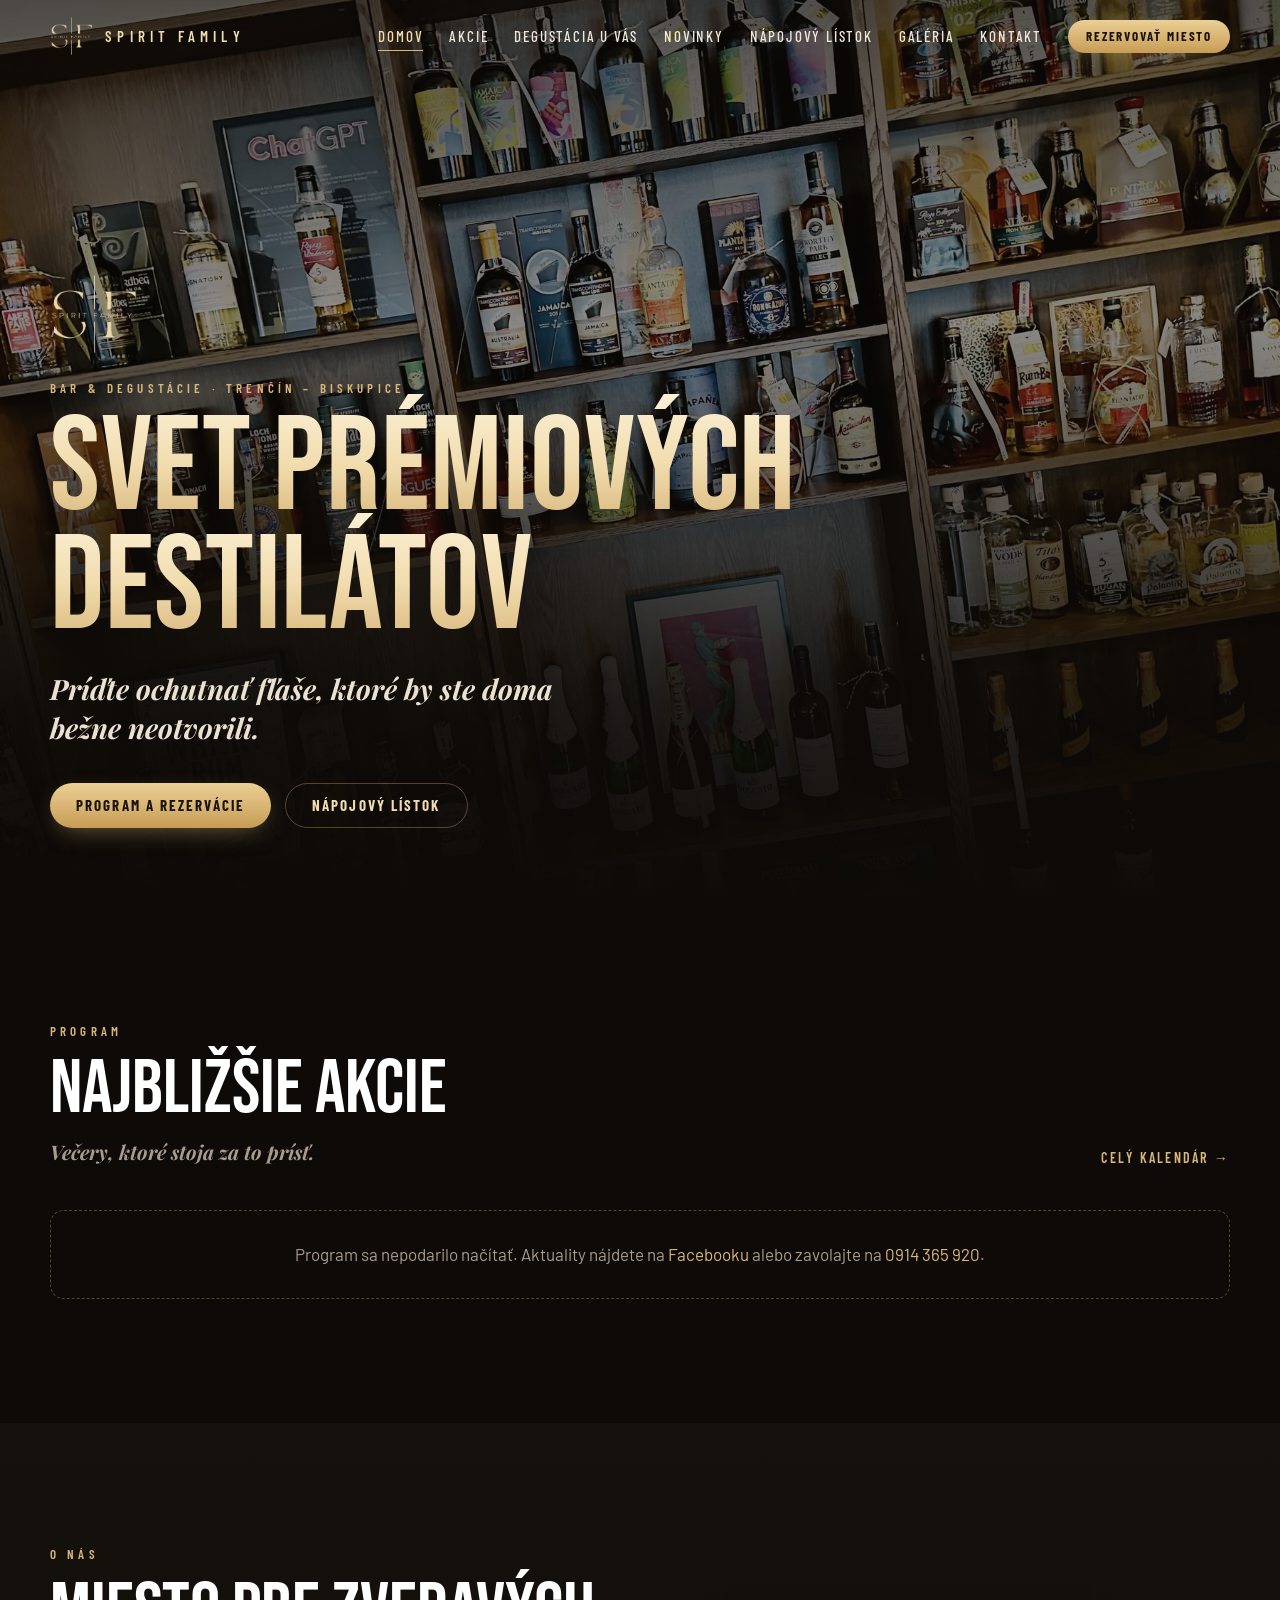
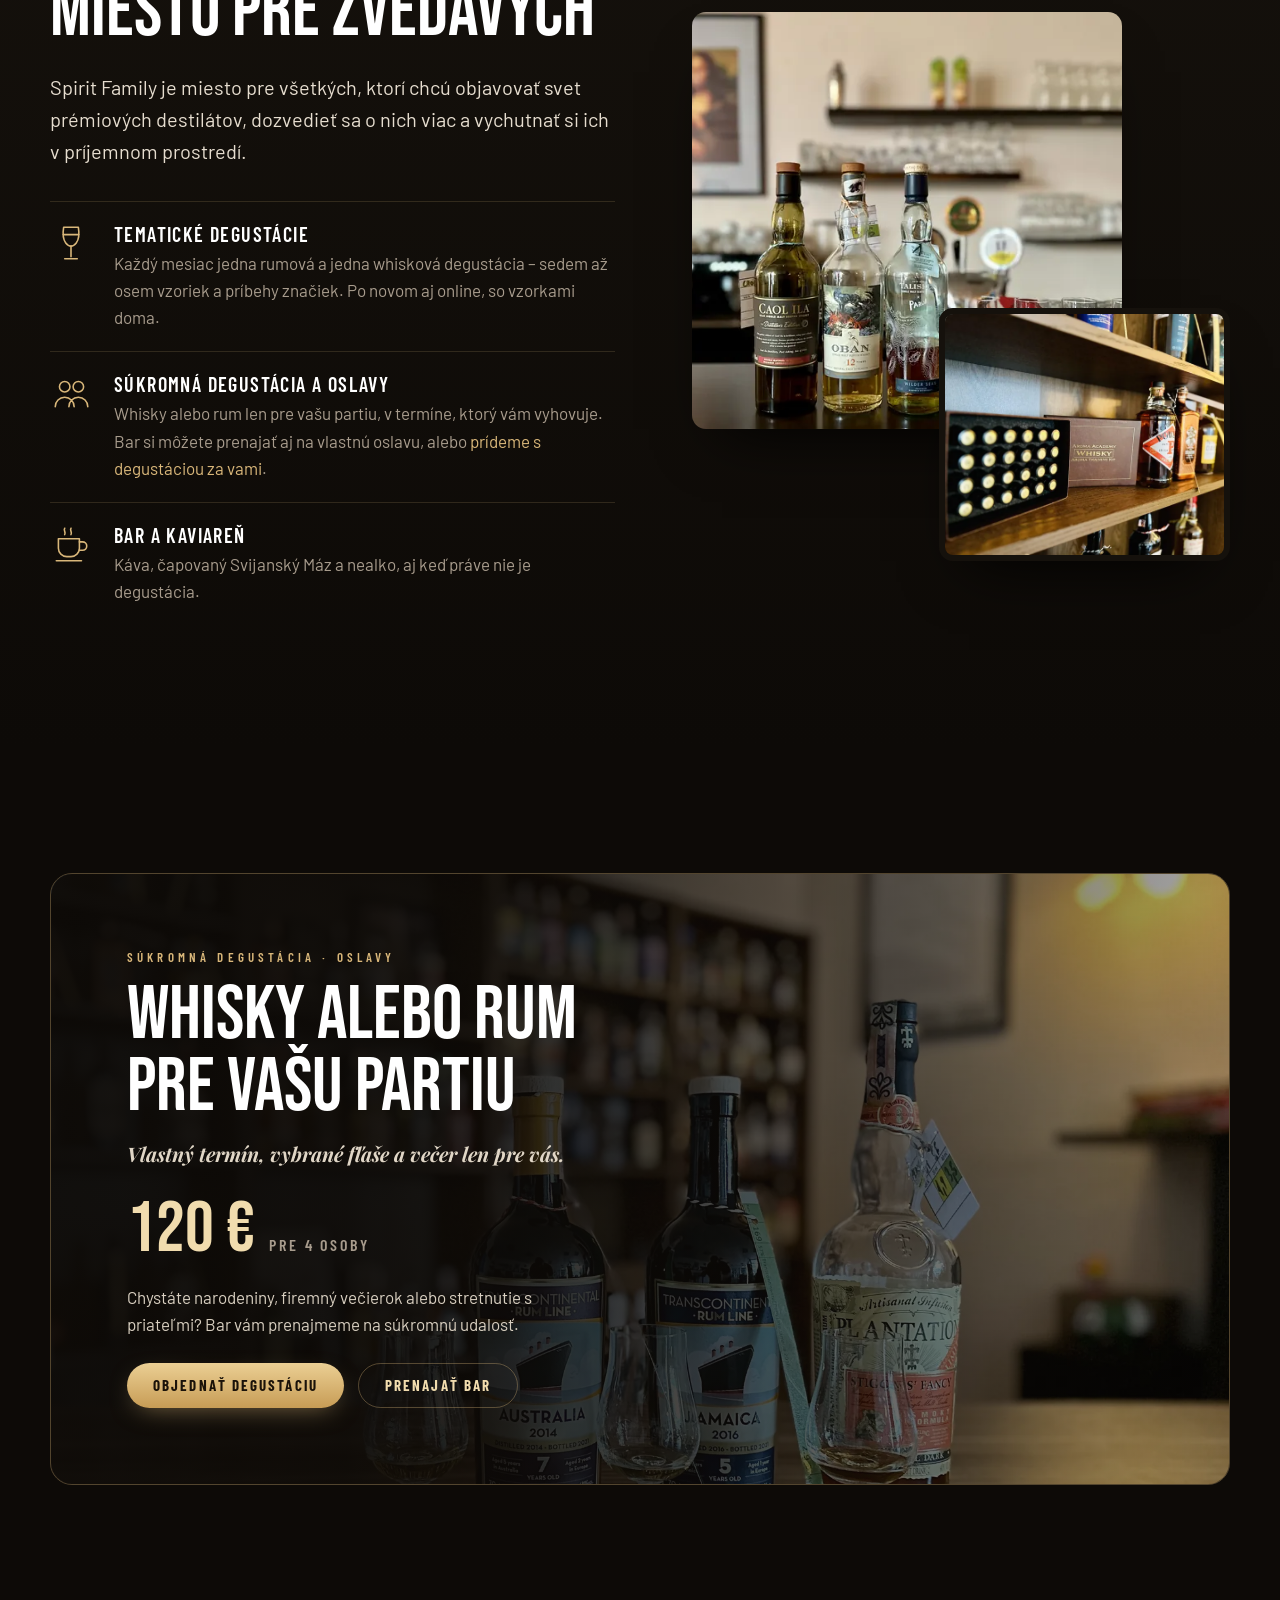
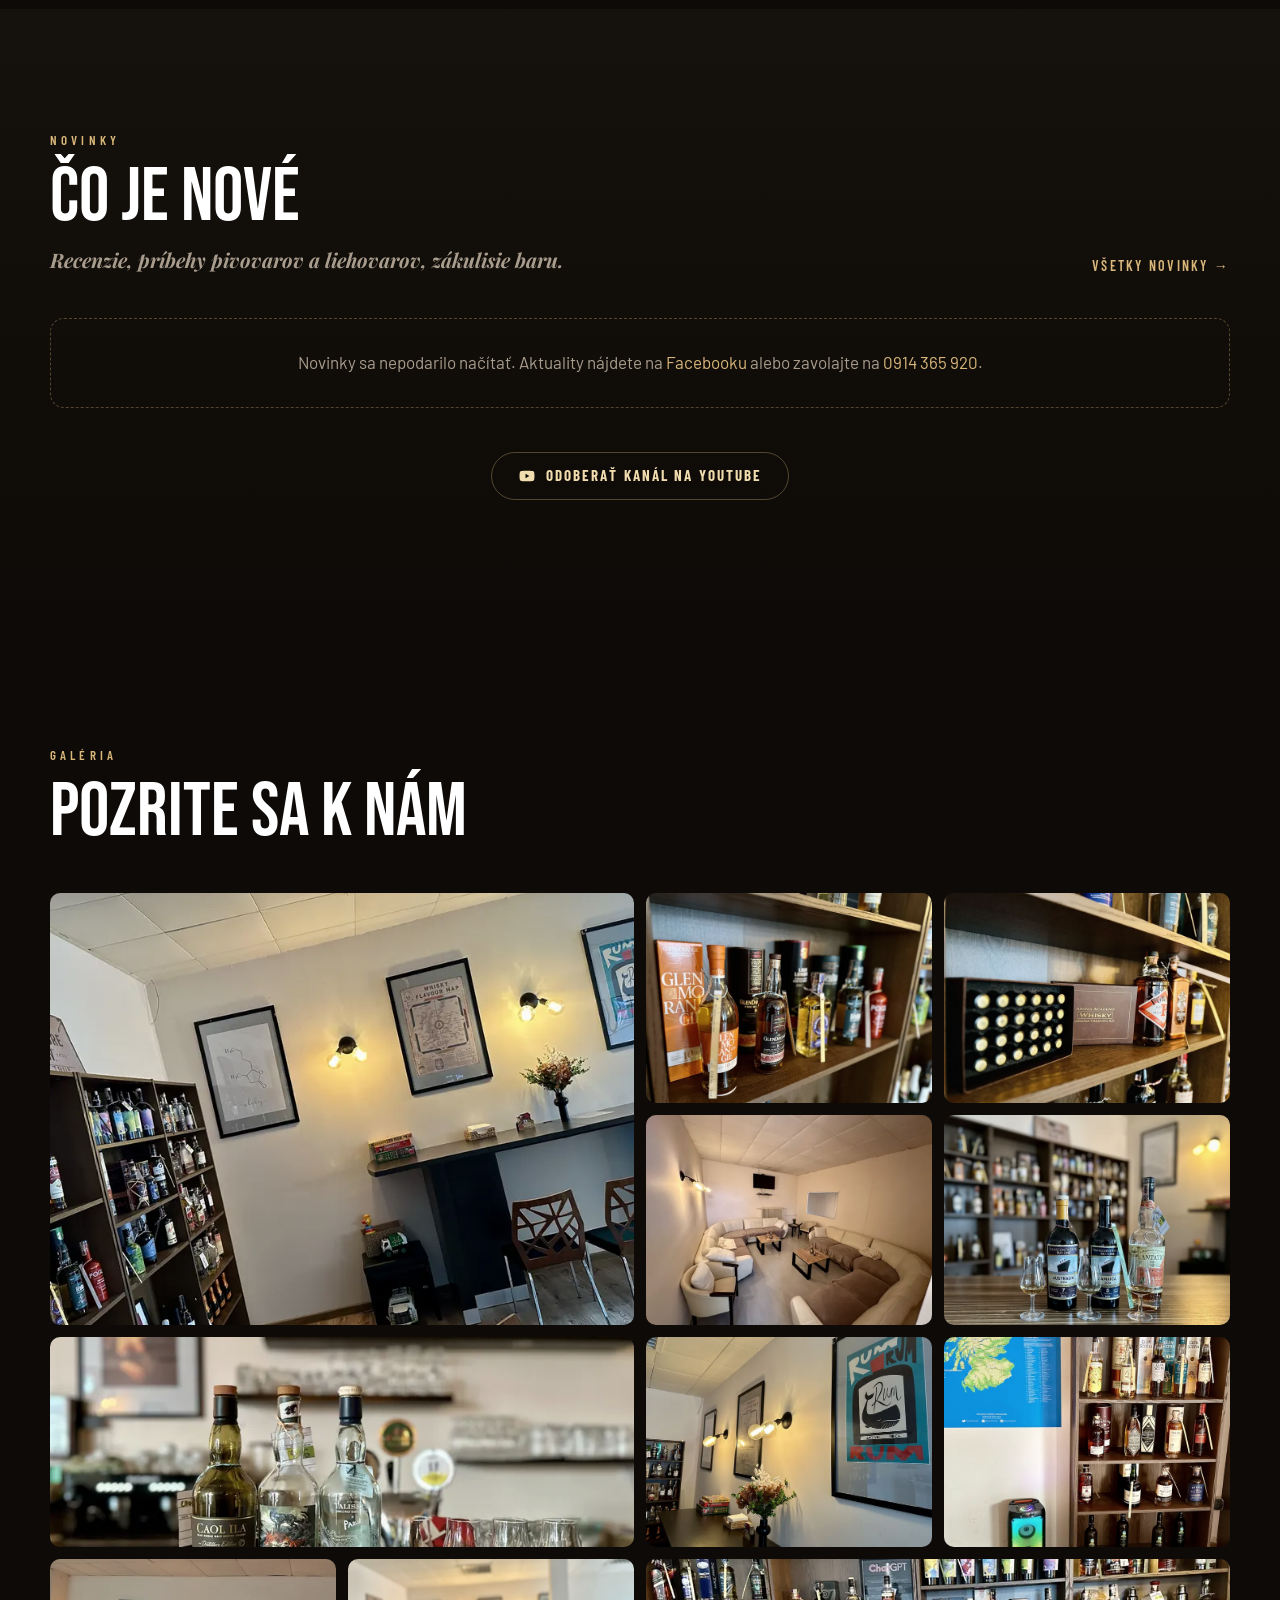
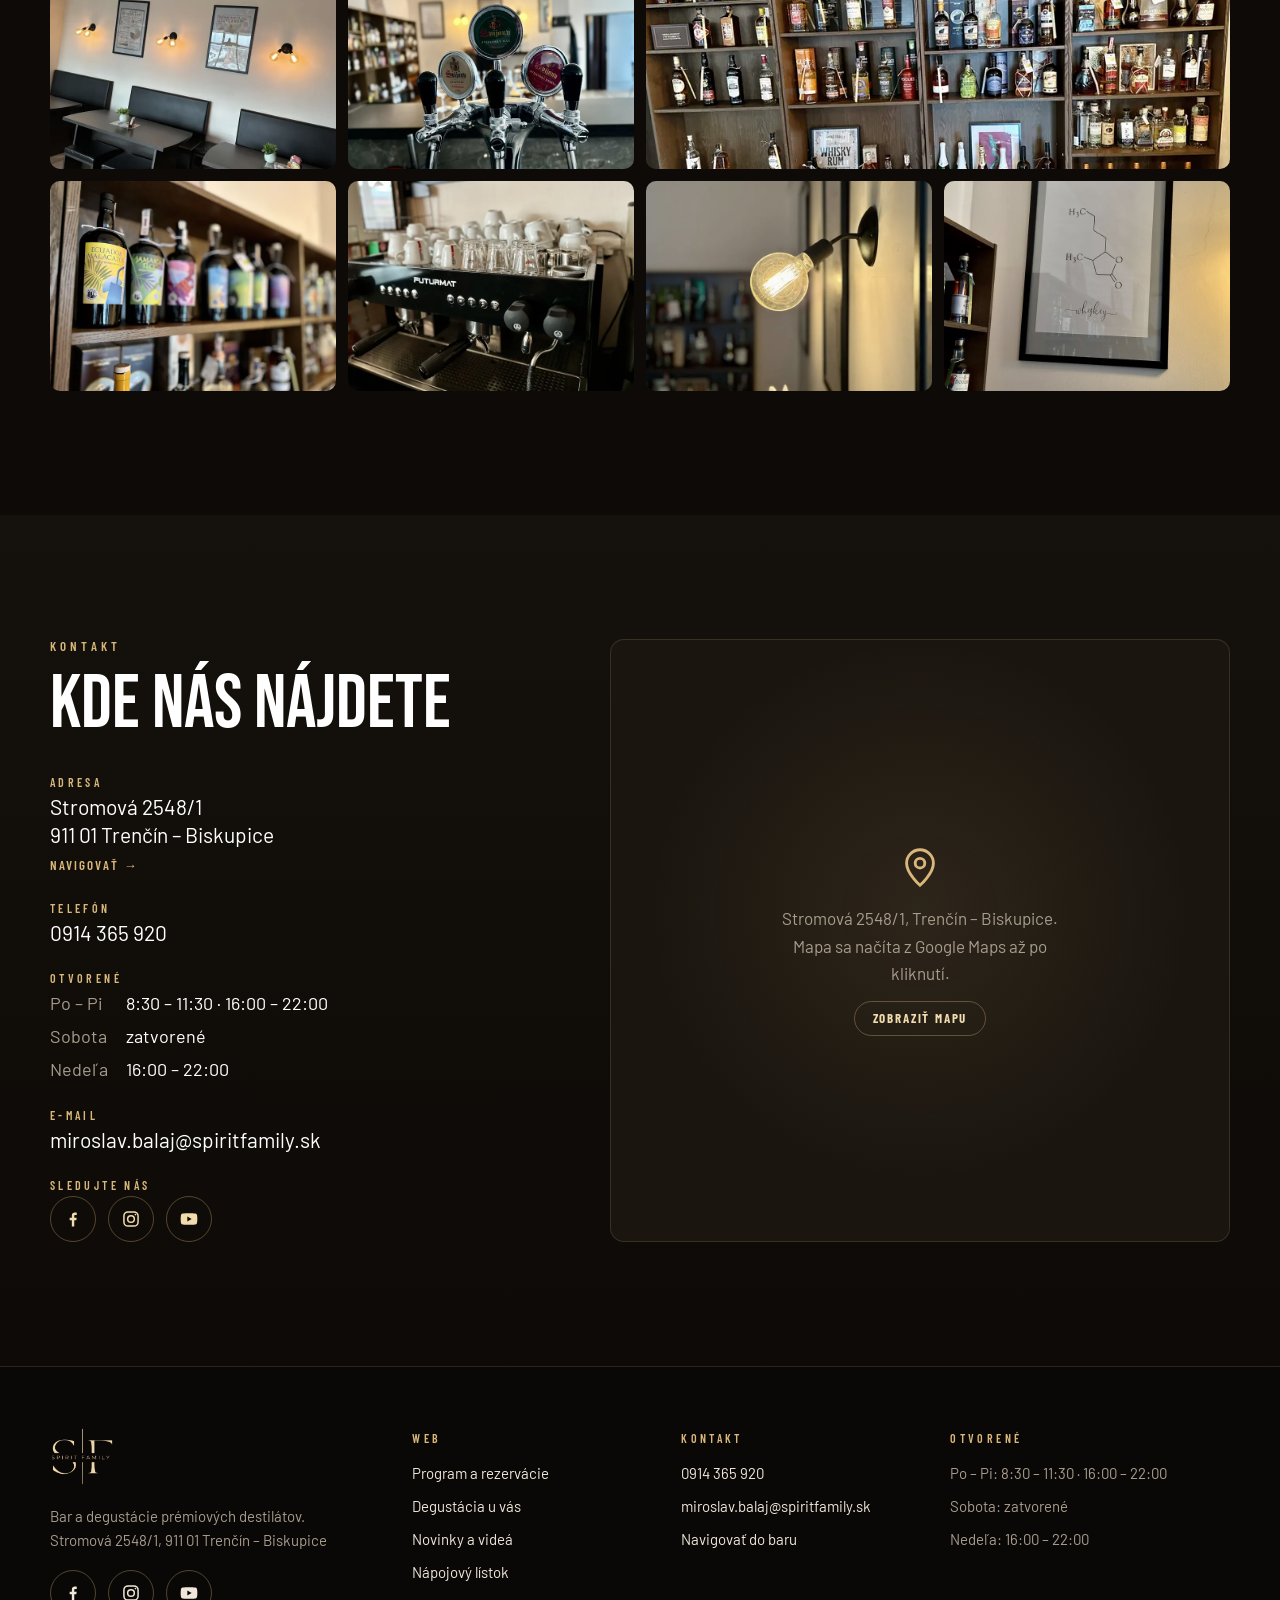
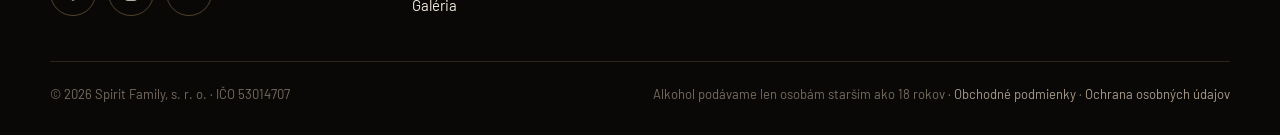
==== index.html @ f312e3e1 "Degustácia u vás (oslavy) + platba kartou cez Stripe, obchodné podmienky" ====
<!doctype html>
<html lang="sk">
<head>
<meta charset="utf-8">

<meta name="viewport" content="width=device-width, initial-scale=1">
<title>Spirit Family – bar a degustácie prémiových destilátov | Trenčín</title>
<meta name="description" content="Bar Spirit Family v Trenčíne – Biskupiciach. Degustácie whisky, rumu a tequily, tematické večery a súkromné ochutnávky. Pozrite si program a rezervujte si miesto online.">
<link rel="canonical" href="https://spiritfamily.sk/">
<meta name="theme-color" content="#0d0a07">
<link rel="icon" type="image/png" sizes="32x32" href="img/favicon-32.png">
<link rel="apple-touch-icon" href="img/apple-touch-icon.png">
<meta property="og:type" content="website">
<meta property="og:site_name" content="Spirit Family">
<meta property="og:locale" content="sk_SK">
<meta property="og:title" content="Spirit Family – bar a degustácie prémiových destilátov | Trenčín">
<meta property="og:description" content="Bar Spirit Family v Trenčíne – Biskupiciach. Degustácie whisky, rumu a tequily, tematické večery a súkromné ochutnávky. Pozrite si program a rezervujte si miesto online.">
<meta property="og:url" content="https://spiritfamily.sk/">
<meta property="og:image" content="https://spiritfamily.sk/img/og-image.jpg">
<meta property="og:image:width" content="1200">
<meta property="og:image:height" content="630">
<link rel="preload" href="fonts/BebasNeue-400-latin.woff2" as="font" type="font/woff2" crossorigin>
<link rel="stylesheet" href="assets/css/style.css?v=e46a2edf">
<script>document.documentElement.classList.add('js')</script>
<script type="application/ld+json">{"@context":"https://schema.org","@type":"BarOrPub","name":"Spirit Family","url":"https://spiritfamily.sk/","image":"https://spiritfamily.sk/img/og-image.jpg","telephone":"+421914365920","email":"miroslav.balaj@spiritfamily.sk","address":{"@type":"PostalAddress","streetAddress":"Stromová 2548/1","addressLocality":"Trenčín – Biskupice","postalCode":"911 01","addressCountry":"SK"},"openingHours":["Mo-Fr 08:30-11:30","Mo-Fr 16:00-22:00","Su 16:00-22:00"],"sameAs":["https://www.facebook.com/Spirit.Family.Trencin","https://instagram.com/spirit_family_tn","https://www.youtube.com/channel/UCdaCXXBIjzJ_YnHXy_MoJWQ"]}</script>
</head>
<body data-page="index" class="">
<a class="skip" href="#obsah">Preskočiť na obsah</a>
<header class="hdr" id="hdr">
  <div class="wrap hdr-in">
    <a class="brand" href="index.html" aria-label="Spirit Family – úvod"><img src="img/logo-zlate.png" alt="" width="44" height="40"><span>Spirit Family</span></a>
    <button class="burger" type="button" aria-expanded="false" aria-controls="nav" aria-label="Menu"><span></span><span></span><span></span></button>
    <nav class="nav" id="nav" aria-label="Hlavné menu">
      <a href="index.html" data-nav="index" aria-current="page">Domov</a>
      <a href="akcie.html" data-nav="akcie">Akcie</a>
      <a href="degustacia-u-vas.html" data-nav="degustacia-u-vas">Degustácia u vás</a>
      <a href="novinky.html" data-nav="novinky">Novinky</a>
      <a href="listok.html" data-nav="listok">Nápojový lístok</a>
      <a href="index.html#galeria">Galéria</a>
      <a href="index.html#kontakt">Kontakt</a>
      <a class="btn btn-sm" href="akcie.html">Rezervovať miesto</a>
    </nav>
  </div>
</header>
<main id="obsah">
  <section class="hero">
    <div class="hero-bg"><img src="img/galeria/interier-regaly.webp" alt="" fetchpriority="high"></div>
    <div class="wrap">
      <img class="hero-logo" src="img/logo-zlate.png" alt="" width="439" height="404">
      <p class="eyebrow">Bar &amp; degustácie · Trenčín – Biskupice</p>
      <h1><span class="gold-text">Svet prémiových</span><br><span class="gold-text">destilátov</span></h1>
      <p class="serif-i">Príďte ochutnať fľaše, ktoré by ste doma bežne neotvorili.</p>
      <div class="hero-cta">
        <a class="btn" href="akcie.html">Program a rezervácie</a>
        <a class="btn btn-ghost" href="listok.html">Nápojový lístok</a>
      </div>
    </div>
  </section>

  <div class="nextbar" id="nextbar" hidden></div>

  <section class="sec" id="program">
    <div class="wrap">
      <div class="sec-head rv">
        <div>
          <p class="eyebrow">Program</p>
          <h2>Najbližšie akcie</h2>
          <p class="serif-i">Večery, ktoré stoja za to prísť.</p>
        </div>
        <a class="link-arrow" href="akcie.html">Celý kalendár</a>
      </div>
      <div class="ev-grid" id="home-akcie" aria-live="polite">
        <div class="skel"></div><div class="skel"></div><div class="skel"></div>
      </div>
    </div>
  </section>

  <section class="sec sec-alt" id="o-nas">
    <div class="wrap about">
      <div class="rv">
        <p class="eyebrow">O nás</p>
        <h2 class="h2">Miesto pre zvedavých</h2>
        <p class="lead">Spirit Family je miesto pre všetkých, ktorí chcú objavovať svet prémiových destilátov, dozvedieť sa o nich viac a vychutnať si ich v príjemnom prostredí.</p>
        <ul class="feats">
          <li>
            <svg viewBox="0 0 40 40" fill="none" stroke="currentColor" stroke-width="1.5" stroke-linecap="round" stroke-linejoin="round" aria-hidden="true"><path d="M13 5h14c1 6 1 11-2 15-1.5 2-3.5 3-5 3s-3.5-1-5-3c-3-4-3-9-2-15z"/><path d="M12.6 12h14.8"/><path d="M20 23v10M14 35h12"/></svg>
            <div><h3>Tematické degustácie</h3><p>Každý mesiac jedna rumová a jedna whisková degustácia – sedem až osem vzoriek a príbehy značiek. Po novom aj online, so vzorkami doma.</p></div>
          </li>
          <li>
            <svg viewBox="0 0 40 40" fill="none" stroke="currentColor" stroke-width="1.5" stroke-linecap="round" stroke-linejoin="round" aria-hidden="true"><circle cx="14" cy="14" r="5"/><circle cx="27" cy="14" r="5"/><path d="M5 33c0-5 4-9 9-9s9 4 9 9M18 33c0-5 4-9 9-9s9 4 9 9"/></svg>
            <div><h3>Súkromná degustácia a oslavy</h3><p>Whisky alebo rum len pre vašu partiu, v termíne, ktorý vám vyhovuje. Bar si môžete prenajať aj na vlastnú oslavu, alebo <a href="degustacia-u-vas.html">prídeme s degustáciou za vami</a>.</p></div>
          </li>
          <li>
            <svg viewBox="0 0 40 40" fill="none" stroke="currentColor" stroke-width="1.5" stroke-linecap="round" stroke-linejoin="round" aria-hidden="true"><path d="M8 15h20v9a8 8 0 0 1-8 8h-4a8 8 0 0 1-8-8z"/><path d="M28 18h3a4 4 0 0 1 0 8h-3"/><path d="M14 5c-1.5 2 1.5 4 0 6M20 5c-1.5 2 1.5 4 0 6"/><path d="M6 36h24"/></svg>
            <div><h3>Bar a kaviareň</h3><p>Káva, čapovaný Svijanský Máz a nealko, aj keď práve nie je degustácia.</p></div>
          </li>
        </ul>
      </div>
      <div class="about-photos rv">
        <img class="p1" src="img/galeria/bar-pult-m.webp" srcset="img/galeria/bar-pult-m.webp 720w, img/galeria/bar-pult.webp 1800w" sizes="(max-width: 860px) 80vw, 460px" alt="Whisky Caol Ila, Oban a Talisker na bare s degustačnými pohármi" loading="lazy">
        <img class="p2" src="img/galeria/degustacny-set-m.webp" alt="Degustačný set whisky v regáli" loading="lazy">
      </div>
    </div>
  </section>

  <section class="sec" id="sukromna">
    <div class="wrap">
      <div class="band rv">
        <img class="bg" src="img/galeria/glencairn.webp" alt="" loading="lazy">
        <div class="band-in">
          <p class="eyebrow">Súkromná degustácia · oslavy</p>
          <h2 class="h2">Whisky alebo rum<br>pre vašu partiu</h2>
          <p class="serif-i">Vlastný termín, vybrané fľaše a večer len pre vás.</p>
          <p class="band-price"><span>120 €</span> pre 4 osoby</p>
          <p class="band-more">Chystáte narodeniny, firemný večierok alebo stretnutie s priateľmi? Bar vám prenajmeme na súkromnú udalosť.</p>
          <div class="hero-cta">
            <a class="btn" href="akcie.html#sukromne" data-dopyt="degustacia">Objednať degustáciu</a>
            <a class="btn btn-ghost" href="akcie.html#sukromne" data-dopyt="podujatie">Prenajať bar</a>
          </div>
        </div>
      </div>
    </div>
  </section>

  <section class="sec sec-alt" id="novinky">
    <div class="wrap">
      <div class="sec-head rv">
        <div>
          <p class="eyebrow">Novinky</p>
          <h2>Čo je nové</h2>
          <p class="serif-i">Recenzie, príbehy pivovarov a liehovarov, zákulisie baru.</p>
        </div>
        <a class="link-arrow" href="novinky.html">Všetky novinky</a>
      </div>
      <div class="nw-grid" id="home-novinky">
        <div class="skel skel-v"></div><div class="skel skel-v"></div><div class="skel skel-v"></div>
      </div>
      <p class="yt-cta"><a class="btn btn-ghost" href="https://www.youtube.com/channel/UCdaCXXBIjzJ_YnHXy_MoJWQ?sub_confirmation=1" target="_blank" rel="noopener"><svg viewBox="0 0 24 24" fill="currentColor" aria-hidden="true"><path d="M21.6 7.2a2.5 2.5 0 0 0-1.8-1.8C18.2 5 12 5 12 5s-6.2 0-7.8.4a2.5 2.5 0 0 0-1.8 1.8A26 26 0 0 0 2 12a26 26 0 0 0 .4 4.8 2.5 2.5 0 0 0 1.8 1.8C5.8 19 12 19 12 19s6.2 0 7.8-.4a2.5 2.5 0 0 0 1.8-1.8A26 26 0 0 0 22 12a26 26 0 0 0-.4-4.8zM10 15V9l5.2 3z"/></svg>Odoberať kanál na YouTube</a></p>
    </div>
  </section>

  <section class="sec" id="galeria">
    <div class="wrap">
      <div class="sec-head rv">
        <div>
          <p class="eyebrow">Galéria</p>
          <h2>Pozrite sa k nám</h2>
        </div>
      </div>
      <div class="gal rv">
        <a class="wide tall" href="img/galeria/interier-miestnost.webp"><img src="img/galeria/interier-miestnost-m.webp" alt="Interiér baru s regálmi plnými fliaš" loading="lazy"></a>
        <a href="img/galeria/flase-whisky.webp"><img src="img/galeria/flase-whisky-m.webp" alt="Whisky Glenmorangie v regáli" loading="lazy"></a>
        <a href="img/galeria/degustacny-set.webp"><img src="img/galeria/degustacny-set-m.webp" alt="Degustačný set" loading="lazy"></a>
        <a href="img/galeria/salonik.webp"><img src="img/galeria/salonik-m.webp" alt="Salónik s pohovkou" loading="lazy"></a>
        <a href="img/galeria/glencairn.webp"><img src="img/galeria/glencairn-m.webp" alt="Fľaše a degustačné poháre na pulte" loading="lazy"></a>
        <a class="wide" href="img/galeria/bar-pult.webp"><img src="img/galeria/bar-pult-m.webp" alt="Whisky pripravená na degustáciu" loading="lazy"></a>
        <a href="img/galeria/rum-kutik.webp"><img src="img/galeria/rum-kutik-m.webp" alt="Rumový kútik s plagátom" loading="lazy"></a>
        <a href="img/galeria/whisky-mapa.webp"><img src="img/galeria/whisky-mapa-m.webp" alt="Mapa Škótska pri regáli s whisky" loading="lazy"></a>
        <a href="img/galeria/sedenie.webp"><img src="img/galeria/sedenie-m.webp" alt="Sedenie pri stenových lampách" loading="lazy"></a>
        <a href="img/galeria/capovanie.webp"><img src="img/galeria/capovanie-m.webp" alt="Pípy na čapovanie piva" loading="lazy"></a>
        <a class="wide" href="img/galeria/regaly-2.webp"><img src="img/galeria/regaly-2-m.webp" alt="Stena s fľašami destilátov" loading="lazy"></a>
        <a href="img/galeria/flase-rum.webp"><img src="img/galeria/flase-rum-m.webp" alt="Fľaše rumu" loading="lazy"></a>
        <a href="img/galeria/kava.webp"><img src="img/galeria/kava-m.webp" alt="Kávovar" loading="lazy"></a>
        <a href="img/galeria/lampa.webp"><img src="img/galeria/lampa-m.webp" alt="Retro žiarovka" loading="lazy"></a>
        <a href="img/galeria/obraz-whisky.webp"><img src="img/galeria/obraz-whisky-m.webp" alt="Obraz s molekulou whisky laktónu" loading="lazy"></a>
      </div>
    </div>
  </section>

  <section class="sec sec-alt" id="kontakt">
    <div class="wrap contact">
      <div class="rv">
        <p class="eyebrow">Kontakt</p>
        <h2 class="h2">Kde nás nájdete</h2>
        <ul class="c-list">
          <li>
            <span class="lbl">Adresa</span>
            <span class="val">Stromová 2548/1<br>911 01 Trenčín – Biskupice</span>
            <a class="link-arrow" href="https://maps.app.goo.gl/JjSfpsN3cdoqJxaj6" target="_blank" rel="noopener">Navigovať</a>
          </li>
          <li><span class="lbl">Telefón</span><a class="val" href="tel:+421914365920">0914 365 920</a></li>
          <li>
            <span class="lbl">Otvorené</span>
            <dl class="hours">
              <dt>Po – Pi</dt><dd>8:30 – 11:30 · 16:00 – 22:00</dd>
              <dt>Sobota</dt><dd>zatvorené</dd>
              <dt>Nedeľa</dt><dd>16:00 – 22:00</dd>
            </dl>
          </li>
          <li><span class="lbl">E-mail</span><a class="val" href="mailto:miroslav.balaj@spiritfamily.sk">miroslav.balaj@spiritfamily.sk</a></li>
          <li>
            <span class="lbl">Sledujte nás</span>
            <span class="socials">
              <a href="https://www.facebook.com/Spirit.Family.Trencin" target="_blank" rel="noopener" aria-label="Facebook"><svg viewBox="0 0 24 24" fill="currentColor"><path d="M13.5 21v-7.5h2.5l.4-3h-2.9V8.6c0-.9.3-1.5 1.5-1.5h1.5V4.4c-.3 0-1.2-.1-2.2-.1-2.2 0-3.7 1.3-3.7 3.8v2.4H8v3h2.6V21z"/></svg></a>
              <a href="https://instagram.com/spirit_family_tn" target="_blank" rel="noopener" aria-label="Instagram"><svg viewBox="0 0 24 24" fill="none" stroke="currentColor" stroke-width="1.8"><rect x="3.5" y="3.5" width="17" height="17" rx="5"/><circle cx="12" cy="12" r="4"/><circle cx="17.3" cy="6.7" r="1" fill="currentColor" stroke="none"/></svg></a>
              <a href="https://www.youtube.com/channel/UCdaCXXBIjzJ_YnHXy_MoJWQ" target="_blank" rel="noopener" aria-label="YouTube"><svg viewBox="0 0 24 24" fill="currentColor"><path d="M21.6 7.2a2.5 2.5 0 0 0-1.8-1.8C18.2 5 12 5 12 5s-6.2 0-7.8.4a2.5 2.5 0 0 0-1.8 1.8A26 26 0 0 0 2 12a26 26 0 0 0 .4 4.8 2.5 2.5 0 0 0 1.8 1.8C5.8 19 12 19 12 19s6.2 0 7.8-.4a2.5 2.5 0 0 0 1.8-1.8A26 26 0 0 0 22 12a26 26 0 0 0-.4-4.8zM10 15V9l5.2 3z"/></svg></a>
            </span>
          </li>
        </ul>
      </div>
      <div class="map rv" id="mapa" data-src="https://maps.google.com/maps?q=Stromov%C3%A1%202548%2F1%2C%20911%2001%20Tren%C4%8D%C3%ADn&amp;z=16&amp;output=embed">
        <div class="map-ph">
          <svg viewBox="0 0 24 24" fill="none" stroke="currentColor" stroke-width="1.5" aria-hidden="true"><path d="M12 21s-7-6.2-7-11.5a7 7 0 0 1 14 0C19 14.8 12 21 12 21z"/><circle cx="12" cy="9.5" r="2.5"/></svg>
          <p>Stromová 2548/1, Trenčín – Biskupice. Mapa sa načíta z Google Maps až po kliknutí.</p>
          <button class="btn btn-ghost btn-sm" id="mapa-btn" type="button">Zobraziť mapu</button>
        </div>
      </div>
    </div>
  </section>
</main>
<footer class="ftr">
  <div class="wrap ftr-in">
    <div>
      <img class="ftr-logo" src="img/logo-zlate.png" alt="Spirit Family" width="64" height="59" loading="lazy">
      <p>Bar a degustácie prémiových destilátov.<br>Stromová 2548/1, 911 01 Trenčín – Biskupice</p>
      <div class="socials">
        <a href="https://www.facebook.com/Spirit.Family.Trencin" target="_blank" rel="noopener" aria-label="Facebook"><svg viewBox="0 0 24 24" fill="currentColor"><path d="M13.5 21v-7.5h2.5l.4-3h-2.9V8.6c0-.9.3-1.5 1.5-1.5h1.5V4.4c-.3 0-1.2-.1-2.2-.1-2.2 0-3.7 1.3-3.7 3.8v2.4H8v3h2.6V21z"/></svg></a>
        <a href="https://instagram.com/spirit_family_tn" target="_blank" rel="noopener" aria-label="Instagram"><svg viewBox="0 0 24 24" fill="none" stroke="currentColor" stroke-width="1.8"><rect x="3.5" y="3.5" width="17" height="17" rx="5"/><circle cx="12" cy="12" r="4"/><circle cx="17.3" cy="6.7" r="1" fill="currentColor" stroke="none"/></svg></a>
        <a href="https://www.youtube.com/channel/UCdaCXXBIjzJ_YnHXy_MoJWQ" target="_blank" rel="noopener" aria-label="YouTube"><svg viewBox="0 0 24 24" fill="currentColor"><path d="M21.6 7.2a2.5 2.5 0 0 0-1.8-1.8C18.2 5 12 5 12 5s-6.2 0-7.8.4a2.5 2.5 0 0 0-1.8 1.8A26 26 0 0 0 2 12a26 26 0 0 0 .4 4.8 2.5 2.5 0 0 0 1.8 1.8C5.8 19 12 19 12 19s6.2 0 7.8-.4a2.5 2.5 0 0 0 1.8-1.8A26 26 0 0 0 22 12a26 26 0 0 0-.4-4.8zM10 15V9l5.2 3z"/></svg></a>
      </div>
    </div>
    <div>
      <h4>Web</h4>
      <ul>
        <li><a href="akcie.html">Program a rezervácie</a></li>
        <li><a href="degustacia-u-vas.html">Degustácia u vás</a></li>
        <li><a href="novinky.html">Novinky a videá</a></li>
        <li><a href="listok.html">Nápojový lístok</a></li>
        <li><a href="index.html#galeria">Galéria</a></li>
      </ul>
    </div>
    <div>
      <h4>Kontakt</h4>
      <ul>
        <li><a href="tel:+421914365920">0914 365 920</a></li>
        <li><a href="mailto:miroslav.balaj@spiritfamily.sk">miroslav.balaj@spiritfamily.sk</a></li>
        <li><a href="https://maps.app.goo.gl/JjSfpsN3cdoqJxaj6" target="_blank" rel="noopener">Navigovať do baru</a></li>
      </ul>
    </div>
    <div>
      <h4>Otvorené</h4>
      <ul class="ftr-hours">
        <li>Po – Pi: 8:30 – 11:30 · 16:00 – 22:00</li>
        <li>Sobota: zatvorené</li>
        <li>Nedeľa: 16:00 – 22:00</li>
      </ul>
    </div>
  </div>
  <div class="wrap ftr-bottom">
    <span>&copy; <span data-rok>2026</span> Spirit Family, s. r. o. · IČO 53014707</span>
    <span>Alkohol podávame len osobám starším ako 18 rokov · <a href="podmienky.html">Obchodné podmienky</a> · <a href="ochrana-udajov.html">Ochrana osobných údajov</a></span>
  </div>
</footer>
<script src="assets/js/config.js?v=e46a2edf"></script>
<script src="assets/js/app.js?v=e46a2edf"></script>
</body>
</html>
---- assets/css/style.css ----
@import url('../../fonts/fonts.css');

/* ============ Základ ============ */
:root {
  --bg: #0d0a07;
  --bg2: #15110c;
  --card: #1a150f;
  --line: rgba(217, 183, 122, .16);
  --line2: rgba(217, 183, 122, .34);
  --gold: #d9b77a;
  --gold2: #f1dcae;
  --text: #efe7da;
  --muted: #a89c8d;
  --dim: #766c61;
  --rum: #cf9d5b;
  --whisky: #ddb45c;
  --tequila: #5fb592;
  --tanec: #d65471;
  --gin: #86b6d9;
  --pivo: #e6b843;
  --ine: #c7ad85;
  --acc: #d9b77a;
  --ok: #7fd1ab;
  --err: #ec7d8a;
  --radius: 14px;
  --wrap: 1180px;
  --f-display: 'Bebas Neue', Impact, 'Arial Narrow', sans-serif;
  --f-serif: 'Playfair Display', Georgia, serif;
  --f-body: 'Barlow', system-ui, -apple-system, 'Segoe UI', sans-serif;
  --f-cond: 'Barlow Condensed', 'Arial Narrow', sans-serif;
}

*, *::before, *::after { box-sizing: border-box; }
html { scroll-behavior: smooth; -webkit-text-size-adjust: 100%; scroll-padding-top: 80px; }
body {
  margin: 0; background: var(--bg); color: var(--text);
  font: 400 17px/1.6 var(--f-body); -webkit-font-smoothing: antialiased; overflow-x: hidden;
}
img { max-width: 100%; height: auto; display: block; }
a { color: var(--gold); text-decoration: none; transition: color .2s; }
a:hover { color: var(--gold2); }
h1, h2, h3, h4 { margin: 0; font-weight: 400; line-height: 1.05; }
p { margin: 0 0 1em; }
button { font: inherit; }
[hidden] { display: none !important; }
.wrap { width: min(var(--wrap), 100% - 40px); margin-inline: auto; }
.skip { position: absolute; left: -9999px; top: 8px; z-index: 200; background: var(--gold); color: #1a1209; padding: 8px 14px; border-radius: 6px; }
.skip:focus { left: 8px; }
:focus-visible { outline: 2px solid var(--gold2); outline-offset: 3px; }

.eyebrow { font: 600 13px/1.2 var(--f-cond); letter-spacing: .32em; text-transform: uppercase; color: var(--gold); margin: 0 0 14px; }
.serif-i { font: italic 700 1.1em/1.4 var(--f-serif); color: var(--text); }
.gold-text {
  background: linear-gradient(180deg, #fff7e3 0%, #f1dcae 48%, #c99f5c 100%);
  -webkit-background-clip: text; background-clip: text; color: transparent;
  padding-block: .14em; margin-block: -.14em; /* aby gradient pokryl aj dĺžne a mäkčene nad veľkými písmenami */
}
.muted { color: var(--muted); }
.h2, .sec-head h2 { font-family: var(--f-display); font-size: clamp(44px, 6vw, 76px); line-height: .95; color: #fff; }

/* ============ Tlačidlá ============ */
.btn {
  display: inline-flex; align-items: center; justify-content: center; gap: 10px;
  padding: 14px 26px; border-radius: 999px; border: 0; cursor: pointer;
  background: linear-gradient(180deg, #ebcf94, #c79c55); color: #1a1209;
  font: 700 15px/1 var(--f-cond); letter-spacing: .14em; text-transform: uppercase;
  box-shadow: 0 8px 26px -10px rgba(217, 183, 122, .6);
  transition: transform .15s, filter .2s, box-shadow .2s;
}
.btn:hover { color: #1a1209; transform: translateY(-1px); filter: brightness(1.07); }
.btn:disabled { opacity: .6; cursor: wait; transform: none; }
.btn svg { width: 18px; height: 18px; }
.btn-ghost { background: transparent; color: var(--gold2); border: 1px solid var(--line2); box-shadow: none; }
.btn-ghost:hover { color: #fff; border-color: var(--gold); }
.btn-sm { padding: 10px 18px; font-size: 13px; }
.link-arrow { font: 600 14px var(--f-cond); letter-spacing: .16em; text-transform: uppercase; white-space: nowrap; }
.link-arrow::after { content: ' \2192'; }

/* ============ Hlavička ============ */
.hdr { position: fixed; inset: 0 0 auto; z-index: 50; border-bottom: 1px solid transparent; transition: background .3s, border-color .3s; }
.hdr.solid, .page-sub .hdr, .nav-open .hdr { background: rgba(13, 10, 7, .9); -webkit-backdrop-filter: blur(12px); backdrop-filter: blur(12px); border-color: var(--line); }
.hdr-in { display: flex; align-items: center; justify-content: space-between; height: 72px; }
.brand { display: flex; align-items: center; gap: 12px; color: var(--gold2); font: 600 15px var(--f-cond); letter-spacing: .34em; text-transform: uppercase; }
.brand img { height: 40px; width: auto; }
.brand:hover { color: #fff; }
.nav { display: flex; align-items: center; gap: 26px; }
.nav a:not(.btn) { position: relative; padding: 6px 0; color: var(--text); font: 500 15px var(--f-cond); letter-spacing: .12em; text-transform: uppercase; }
.nav a:not(.btn)::after { content: ''; position: absolute; left: 0; right: 0; bottom: 0; height: 1px; background: var(--gold); transform: scaleX(0); transition: transform .25s; }
.nav a:not(.btn):hover::after, .nav a[aria-current="page"]::after { transform: scaleX(1); }
.nav a[aria-current="page"] { color: var(--gold2); }
.burger { display: none; }

@media (max-width: 1020px) {
  .burger { display: flex; flex-direction: column; gap: 5px; background: none; border: 0; padding: 10px; cursor: pointer; }
  .burger span { width: 24px; height: 2px; background: var(--gold2); transition: transform .25s, opacity .25s; }
  .nav-open .burger span:nth-child(1) { transform: translateY(7px) rotate(45deg); }
  .nav-open .burger span:nth-child(2) { opacity: 0; }
  .nav-open .burger span:nth-child(3) { transform: translateY(-7px) rotate(-45deg); }
  .nav {
    position: fixed; top: 72px; left: 0; right: 0; height: calc(100dvh - 72px);
    flex-direction: column; align-items: stretch; gap: 0; padding: 12px 24px 40px;
    background: rgba(13, 10, 7, .98); transform: translateX(100%); transition: transform .3s; overflow: auto;
  }
  .nav-open .nav { transform: none; }
  .nav a:not(.btn) { font-size: 22px; padding: 16px 0; border-bottom: 1px solid var(--line); }
  .nav a:not(.btn)::after { display: none; }
  .nav .btn { margin-top: 26px; align-self: flex-start; }
  body.nav-open { overflow: hidden; }
}

/* ============ Hero ============ */
.hero { position: relative; min-height: 100svh; display: grid; align-items: end; padding: 130px 0 72px; isolation: isolate; overflow: hidden; }
.hero-bg { position: absolute; inset: 0; z-index: -2; }
.hero-bg img { width: 100%; height: 100%; object-fit: cover; filter: saturate(.85); transform: scale(1.08); animation: kenburns 24s ease-out forwards; }
@keyframes kenburns { to { transform: scale(1); } }
.hero::before {
  content: ''; position: absolute; inset: 0; z-index: -1;
  background:
    radial-gradient(ellipse 70% 60% at 15% 85%, rgba(13, 10, 7, .85), transparent 70%),
    linear-gradient(180deg, rgba(13, 10, 7, .7) 0%, rgba(13, 10, 7, .45) 35%, rgba(13, 10, 7, .9) 78%, var(--bg) 100%);
}
.hero-logo { width: 88px; margin-bottom: 26px; }
.hero h1 { font-family: var(--f-display); font-size: clamp(60px, 10.5vw, 140px); line-height: .88; letter-spacing: .005em; }
.hero .serif-i { font-size: clamp(20px, 2.4vw, 28px); margin: 22px 0 36px; max-width: 30ch; color: #ebe1d1; }
.hero-cta { display: flex; flex-wrap: wrap; gap: 14px; }

.nextbar { border-block: 1px solid var(--line); background: var(--bg2); }
.nextbar .wrap { display: flex; flex-wrap: wrap; align-items: center; gap: 8px 20px; padding: 18px 0; }
.nextbar .lbl { font: 600 13px var(--f-cond); letter-spacing: .3em; text-transform: uppercase; color: var(--gold); }
.nextbar strong { font: 400 28px/1 var(--f-display); letter-spacing: .02em; color: #fff; }
.nextbar .muted { font: 500 15px var(--f-cond); letter-spacing: .14em; text-transform: uppercase; }
.nextbar .btn { margin-left: auto; }

/* ============ Sekcie ============ */
.sec { padding: clamp(72px, 10vw, 124px) 0; }
.sec-tight { padding: clamp(40px, 6vw, 72px) 0 clamp(72px, 9vw, 110px); }
.sec-alt { background: linear-gradient(180deg, var(--bg2), var(--bg)); }
.sec-head { display: flex; flex-wrap: wrap; align-items: flex-end; justify-content: space-between; gap: 18px 24px; margin-bottom: 44px; }
.sec-head .serif-i { margin: 12px 0 0; color: var(--muted); font-size: 20px; }
.lead { font-size: 20px; color: #e6ddcf; margin-top: 22px; }
.empty { grid-column: 1 / -1; margin: 0; padding: 30px; text-align: center; color: var(--muted); border: 1px dashed var(--line2); border-radius: var(--radius); }
.skel { min-height: 280px; border-radius: var(--radius); background: linear-gradient(90deg, #17120d 20%, #221a12 50%, #17120d 80%); background-size: 200% 100%; animation: skel 1.4s infinite linear; }
.skel-v { min-height: 260px; }
@keyframes skel { to { background-position: -200% 0; } }

.js .rv { opacity: 0; transform: translateY(20px); transition: opacity .8s ease, transform .8s ease; }
.js .rv.in { opacity: 1; transform: none; }

.phero { position: relative; padding: 150px 0 56px; border-bottom: 1px solid var(--line); background: radial-gradient(ellipse 70% 130% at 88% 0%, rgba(217, 183, 122, .13), transparent 60%), var(--bg); }
.phero h1 { font-family: var(--f-display); font-size: clamp(58px, 9vw, 116px); line-height: .9; }
.phero .serif-i { margin: 16px 0 0; font-size: clamp(18px, 2vw, 24px); color: var(--muted); }
.phero-cta { margin-top: 26px; }

/* ============ Karty akcií ============ */
.t-rum { --acc: var(--rum); } .t-whisky, .t-degustacia { --acc: var(--whisky); } .t-tequila { --acc: var(--tequila); }
.t-tanec, .t-latino { --acc: var(--tanec); } .t-gin { --acc: var(--gin); } .t-pivo { --acc: var(--pivo); } .t-ine { --acc: var(--ine); }

.ev-grid { display: grid; grid-template-columns: repeat(auto-fill, minmax(280px, 1fr)); gap: 20px; }
.ev-card {
  position: relative; overflow: hidden; border-radius: var(--radius);
  background: linear-gradient(165deg, color-mix(in srgb, var(--acc) 11%, var(--card)) 0%, var(--card) 55%, #0f0c09 100%);
  border: 1px solid color-mix(in srgb, var(--acc) 28%, transparent);
  transition: transform .25s, border-color .25s, box-shadow .25s;
}
.ev-card:hover { transform: translateY(-4px); border-color: color-mix(in srgb, var(--acc) 65%, transparent); box-shadow: 0 22px 50px -26px color-mix(in srgb, var(--acc) 60%, transparent); }
.ev-link { display: flex; flex-direction: column; height: 100%; padding: 26px 26px 22px; color: var(--text); }
.ev-link:hover { color: var(--text); }
.ev-ico { position: absolute; top: 20px; right: 20px; width: 58px; height: 58px; color: var(--acc); opacity: .6; }
.ev-ico svg { width: 100%; height: 100%; }
.ev-date { display: flex; flex-direction: column; margin-bottom: 14px; }
.ev-d { font: 400 50px/1 var(--f-display); color: var(--gold2); }
.ev-w { font: 600 13px var(--f-cond); letter-spacing: .22em; text-transform: uppercase; color: var(--acc); }
.ev-title { font: 400 34px/1 var(--f-display); color: #fff; margin-bottom: 10px; }
.ev-sub { font: italic 700 16px/1.4 var(--f-serif); color: #d8cebe; margin: 0 0 22px; }
.ev-foot { margin-top: auto; padding-top: 16px; border-top: 1px solid var(--line); display: flex; flex-wrap: wrap; justify-content: space-between; gap: 6px 12px; font: 600 13px var(--f-cond); letter-spacing: .15em; text-transform: uppercase; }
.ev-price { color: var(--gold2); }
.ev-state { color: var(--muted); }
.st-open { color: var(--acc); } .st-low { color: #f2ac62; } .st-full { color: var(--err); }
.ev-card.is-past { opacity: .5; filter: saturate(.35); }
.ev-tag { align-self: flex-start; margin: -8px 0 20px; padding: 3px 10px; border-radius: 999px; border: 1px solid color-mix(in srgb, var(--acc) 45%, transparent); color: var(--acc); font: 600 11px var(--f-cond); letter-spacing: .16em; text-transform: uppercase; }
.ev-card.is-past:hover { transform: none; box-shadow: none; }

/* ============ O nás ============ */
.about { display: grid; grid-template-columns: 1.05fr 1fr; gap: clamp(36px, 6vw, 84px); align-items: center; }
.about-photos { position: relative; aspect-ratio: 1 / 1.02; }
.about-photos img { position: absolute; object-fit: cover; border-radius: var(--radius); box-shadow: 0 30px 60px -30px #000; }
.about-photos .p1 { top: 0; left: 0; width: 80%; height: 76%; }
.about-photos .p2 { right: 0; bottom: 0; width: 54%; height: 46%; border: 6px solid var(--bg2); }
.feats { list-style: none; margin: 34px 0 0; padding: 0; }
.feats li { display: grid; grid-template-columns: 46px 1fr; gap: 18px; padding: 20px 0; border-top: 1px solid var(--line); }
.feats svg { width: 42px; height: 42px; color: var(--gold); }
.feats h3 { font: 600 20px var(--f-cond); letter-spacing: .07em; text-transform: uppercase; color: #fff; margin-bottom: 4px; }
.feats p { margin: 0; color: var(--muted); }

/* ============ Súkromná degustácia ============ */
.band { position: relative; isolation: isolate; overflow: hidden; border-radius: 22px; border: 1px solid var(--line2); padding: clamp(36px, 6vw, 76px); }
.band .bg { position: absolute; inset: 0; width: 100%; height: 100%; object-fit: cover; z-index: -2; }
.band::before { content: ''; position: absolute; inset: 0; z-index: -1; background: linear-gradient(90deg, rgba(13, 10, 7, .96) 25%, rgba(13, 10, 7, .7) 60%, rgba(13, 10, 7, .35)); }
.band-in { max-width: 560px; }
.band .serif-i { margin: 16px 0 26px; color: #e0d6c6; font-size: 20px; }
.band-price { display: flex; align-items: baseline; gap: 14px; margin: 0 0 26px; font: 600 16px var(--f-cond); letter-spacing: .18em; text-transform: uppercase; color: var(--muted); }
.band-price span { font: 400 72px/1 var(--f-display); letter-spacing: 0; color: var(--gold2); }

/* ============ Novinky ============ */
.nw-grid { display: grid; grid-template-columns: repeat(auto-fill, minmax(300px, 1fr)); gap: 30px 24px; }
.nw-card a { display: block; color: var(--text); }
.nw-img { position: relative; display: block; aspect-ratio: 16 / 9; overflow: hidden; border-radius: 12px; background: #000; border: 1px solid var(--line); }
.nw-img img { width: 100%; height: 100%; object-fit: cover; transition: transform .5s, filter .3s; }
.nw-card a:hover .nw-img img { transform: scale(1.05); filter: brightness(1.08); }
.play { position: absolute; left: 50%; top: 50%; width: 62px; height: 62px; margin: -31px 0 0 -31px; border-radius: 50%; background: rgba(13, 10, 7, .72); border: 1px solid var(--gold); transition: transform .25s, background .25s; }
.play::after { content: ''; position: absolute; left: 25px; top: 20px; border-left: 16px solid var(--gold2); border-block: 11px solid transparent; }
.nw-card a:hover .play { transform: scale(1.1); background: rgba(13, 10, 7, .9); }
.nw-meta { display: block; margin: 14px 0 6px; font: 600 12px var(--f-cond); letter-spacing: .2em; text-transform: uppercase; color: var(--gold); }
.nw-card h3 { font: 600 19px/1.32 var(--f-body); color: #fff; }
.nw-card a:hover h3 { color: var(--gold2); }
.nw-card p { margin: 8px 0 0; font-size: 15px; color: var(--muted); }
.yt-cta { margin: 44px 0 0; text-align: center; }
.chips { display: flex; flex-wrap: wrap; gap: 10px; margin-bottom: 34px; }
.chips button { padding: 9px 18px; border-radius: 999px; border: 1px solid var(--line2); background: none; color: var(--text); cursor: pointer; font: 600 14px var(--f-cond); letter-spacing: .14em; text-transform: uppercase; }
.chips button[aria-pressed="true"] { background: var(--gold); border-color: var(--gold); color: #1a1209; }

/* ============ Galéria ============ */
.gal { display: grid; grid-template-columns: repeat(4, 1fr); grid-auto-rows: 210px; grid-auto-flow: dense; gap: 12px; }
.gal a { position: relative; display: block; overflow: hidden; border-radius: 10px; background: var(--card); }
.gal img { width: 100%; height: 100%; object-fit: cover; filter: saturate(.9); transition: transform .6s, filter .3s; }
.gal a:hover img { transform: scale(1.06); filter: saturate(1.05); }
.gal .wide { grid-column: span 2; }
.gal .tall { grid-row: span 2; }

/* ============ Kontakt ============ */
.contact { display: grid; grid-template-columns: 1fr 1.25fr; gap: clamp(32px, 5vw, 64px); align-items: stretch; }
.c-list { list-style: none; margin: 34px 0 0; padding: 0; display: grid; gap: 24px; }
.c-list .lbl { display: block; margin-bottom: 4px; font: 600 12px var(--f-cond); letter-spacing: .28em; text-transform: uppercase; color: var(--gold); }
.c-list .val { display: block; font-size: 21px; line-height: 1.35; color: #fff; overflow-wrap: anywhere; }
.c-list a.val:hover { color: var(--gold2); }
.c-list .link-arrow { display: inline-block; margin-top: 6px; font-size: 13px; }
.socials { display: flex; gap: 12px; }
.socials a { display: grid; place-items: center; width: 46px; height: 46px; border-radius: 50%; border: 1px solid var(--line2); color: var(--gold2); transition: border-color .2s, background .2s; }
.socials a:hover { border-color: var(--gold); background: rgba(217, 183, 122, .1); }
.socials svg { width: 20px; height: 20px; }
.map { position: relative; min-height: 400px; overflow: hidden; border-radius: var(--radius); border: 1px solid var(--line); background: radial-gradient(circle at 50% 45%, rgba(217, 183, 122, .1), transparent 60%), var(--card); }
.map iframe { position: absolute; inset: 0; width: 100%; height: 100%; border: 0; filter: invert(.92) hue-rotate(180deg) saturate(.5) contrast(.9); }
.map-ph { position: absolute; inset: 0; display: grid; place-content: center; justify-items: center; gap: 14px; padding: 24px; text-align: center; color: var(--muted); }
.map-ph svg { width: 46px; height: 46px; color: var(--gold); }
.map-ph p { margin: 0; max-width: 30ch; }

/* ============ Kalendár ============ */
.cal-wrap { display: grid; grid-template-columns: 1.4fr 1fr; gap: 40px; align-items: start; }
.cal { background: var(--card); border: 1px solid var(--line); border-radius: var(--radius); padding: 22px; }
.cal-head { display: flex; align-items: center; justify-content: space-between; gap: 12px; margin-bottom: 16px; }
.cal-head h2 { font: 400 40px/1 var(--f-display); color: #fff; }
.cal-nav { width: 44px; height: 44px; border-radius: 50%; border: 1px solid var(--line2); background: none; color: var(--gold2); font-size: 24px; line-height: 1; cursor: pointer; transition: background .2s, border-color .2s; }
.cal-nav:hover { background: rgba(217, 183, 122, .1); border-color: var(--gold); }
.cal-grid { display: grid; grid-template-columns: repeat(7, minmax(0, 1fr)); gap: 4px; }
.cal-dow { padding: 6px 0; text-align: center; font: 600 12px var(--f-cond); letter-spacing: .2em; text-transform: uppercase; color: var(--dim); }
.cal-cell { min-height: 96px; padding: 6px; display: flex; flex-direction: column; gap: 4px; border-radius: 8px; border: 1px solid transparent; background: rgba(255, 255, 255, .025); }
.cal-cell.other { opacity: .28; }
.cal-cell.today { border-color: var(--line2); }
.cal-num { font: 600 14px var(--f-cond); color: var(--muted); }
.cal-cell.today .cal-num { color: var(--gold2); }
.cal-ev { width: 100%; text-align: left; cursor: pointer; border: 0; border-left: 3px solid var(--acc); border-radius: 4px; padding: 4px 6px; background: color-mix(in srgb, var(--acc) 22%, transparent); color: #fff; font: 600 12px/1.15 var(--f-cond); letter-spacing: 0; overflow-wrap: break-word; hyphens: auto; transition: background .2s; }
.cal-ev:hover { background: color-mix(in srgb, var(--acc) 42%, transparent); }
.cal-ev.past { opacity: .5; }
.list-title { font: 400 40px/1 var(--f-display); color: #fff; margin: 6px 0 20px; }
.mlist { display: grid; gap: 16px; }

.steps { list-style: none; margin: 0; padding: 0; display: grid; grid-template-columns: repeat(3, 1fr); gap: 20px; counter-reset: s; }
.steps li { padding: 28px; border-radius: var(--radius); border: 1px solid var(--line); background: var(--card); }
.step-n { display: grid; place-items: center; width: 46px; height: 46px; margin-bottom: 18px; border-radius: 50%; border: 1px solid var(--gold); font: 400 26px/1 var(--f-display); color: var(--gold2); }
.steps h3 { font: 600 21px var(--f-cond); letter-spacing: .07em; text-transform: uppercase; color: #fff; margin-bottom: 6px; }
.steps p { margin: 0; color: var(--muted); }
.note-center { margin: 36px 0 0; text-align: center; color: var(--muted); font-size: 18px; }

/* ============ Modálne okno ============ */
.modal { position: fixed; inset: 0; z-index: 100; display: grid; place-items: center; padding: 20px; opacity: 0; transition: opacity .2s; }
.modal.in { opacity: 1; }
.modal-bg { position: absolute; inset: 0; background: rgba(5, 4, 3, .84); -webkit-backdrop-filter: blur(6px); backdrop-filter: blur(6px); }
.modal-box { position: relative; width: min(720px, 100%); max-height: calc(100dvh - 40px); overflow: auto; overscroll-behavior: contain; background: var(--bg2); border: 1px solid var(--line2); border-radius: 18px; transform: translateY(14px); transition: transform .25s; }
.modal.in .modal-box { transform: none; }
.modal-x { position: sticky; top: 12px; float: right; z-index: 3; width: 42px; height: 42px; margin: 12px 12px -54px 0; border-radius: 50%; border: 1px solid var(--line2); background: rgba(13, 10, 7, .85); color: var(--gold2); font-size: 26px; line-height: 1; cursor: pointer; }
.modal-x:hover { border-color: var(--gold); color: #fff; }
body.modal-open { overflow: hidden; }

.m-video .modal-box, .m-lb .modal-box { width: min(1120px, 100%); overflow: visible; background: none; border: 0; border-radius: 0; padding-top: 54px; }
.m-video .modal-x, .m-lb .modal-x { position: absolute; top: 0; right: 0; float: none; margin: 0; }
.vid { position: relative; aspect-ratio: 16 / 9; border-radius: 12px; overflow: hidden; background: #000; }
.vid iframe { position: absolute; inset: 0; width: 100%; height: 100%; border: 0; }
.lb { margin: 0; }
.lb img { max-height: calc(100dvh - 150px); width: auto; margin: 0 auto; border-radius: 10px; }
.lb figcaption { margin-top: 12px; text-align: center; color: var(--muted); font: 500 15px var(--f-cond); letter-spacing: .08em; }
.lb-nav { position: absolute; top: 50%; width: 50px; height: 50px; margin-top: -2px; border-radius: 50%; border: 1px solid var(--line2); background: rgba(13, 10, 7, .8); color: var(--gold2); font-size: 30px; line-height: 1; cursor: pointer; }
.lb-prev { left: 8px; } .lb-next { right: 8px; }

/* Detail akcie */
.ev-detail-head { display: flex; align-items: center; gap: 22px; padding: 38px 64px 26px 34px; border-bottom: 1px solid var(--line); background: linear-gradient(160deg, color-mix(in srgb, var(--acc) 18%, transparent), transparent 70%); }
.ev-detail-head .ev-ico { position: static; flex: none; width: 76px; height: 76px; opacity: 1; }
.ev-detail .eyebrow { color: var(--acc); margin-bottom: 8px; letter-spacing: .22em; }
.ev-detail h2 { font: 400 clamp(38px, 6vw, 58px)/.95 var(--f-display); color: #fff; }
.ev-detail .ev-sub { margin: 10px 0 0; }
.ev-img { display: block; width: 100%; aspect-ratio: 16 / 7; object-fit: cover; }
.ev-body { padding: 26px 34px 6px; color: #ddd3c3; }
.ev-list { margin: 4px 0 18px; padding: 0; list-style: none; border-top: 1px solid var(--line); }
.ev-list li { position: relative; display: flex; flex-wrap: wrap; align-items: baseline; gap: 2px 12px; padding: 9px 0 9px 24px; border-bottom: 1px solid var(--line); }
.ev-list li::before { content: ''; position: absolute; left: 3px; top: 17px; width: 7px; height: 7px; border-radius: 50%; background: var(--acc); }
.ev-list strong { font: 600 18px/1.3 var(--f-cond); letter-spacing: .02em; color: #fff; }
.ev-list span { font-size: 14px; color: var(--muted); }
.ev-facts { display: grid; grid-template-columns: repeat(auto-fit, minmax(140px, 1fr)); gap: 1px; margin: 10px 34px 22px; overflow: hidden; border-radius: 10px; border: 1px solid var(--line); background: var(--line); }
.ev-facts div { padding: 12px 16px; background: var(--bg2); }
.ev-facts dt { font: 600 11px var(--f-cond); letter-spacing: .24em; text-transform: uppercase; color: var(--dim); }
.ev-facts dd { margin: 2px 0 0; font: 600 18px/1.3 var(--f-cond); color: #fff; }
.cap { display: flex; align-items: center; gap: 14px; margin: 0 34px 24px; font: 600 13px var(--f-cond); letter-spacing: .14em; text-transform: uppercase; color: var(--acc); }
.cap-bar { flex: 1; height: 6px; overflow: hidden; border-radius: 9px; background: rgba(255, 255, 255, .08); }
.cap-bar i { display: block; height: 100%; border-radius: 9px; background: var(--acc); }
.note { margin: 0 34px 34px; padding: 18px 20px; border-radius: 12px; border: 1px solid var(--line); color: var(--muted); }

/* Formulár */
.book { margin: 0 34px 34px; padding-top: 26px; border-top: 1px solid var(--line); }
.book h3 { font: 400 34px/1 var(--f-display); color: var(--gold2); margin-bottom: 18px; }
.row2 { display: grid; grid-template-columns: 1fr 1fr; gap: 0 14px; }
.fld { display: block; margin-bottom: 14px; }
.fld > span { display: block; margin-bottom: 6px; font: 600 12px var(--f-cond); letter-spacing: .2em; text-transform: uppercase; color: var(--muted); }
.fld em { font-style: normal; letter-spacing: .04em; text-transform: none; color: var(--dim); }
.fld input, .fld select, .fld textarea { width: 100%; padding: 12px 14px; border-radius: 10px; border: 1px solid var(--line2); background: #0c0a07; color: #fff; font: 400 16px var(--f-body); transition: border-color .2s, box-shadow .2s; }
.fld textarea { resize: vertical; }
.fld select option { background: var(--bg2); }
.fld input:focus, .fld select:focus, .fld textarea:focus { outline: none; border-color: var(--gold); box-shadow: 0 0 0 3px rgba(217, 183, 122, .18); }
.fld .bad { border-color: var(--err); }
.chk { display: flex; align-items: flex-start; gap: 12px; margin: 8px 0 10px; font-size: 15px; color: #d8cfc0; cursor: pointer; }
.chk input { flex: none; width: 20px; height: 20px; margin-top: 2px; accent-color: var(--gold); }
.chk input.bad { outline: 2px solid var(--err); outline-offset: 2px; }
.ucast { display: grid; gap: 10px; margin: 0 0 18px; padding: 0; border: 0; }
.ucast legend { padding: 0; margin-bottom: 8px; font: 600 12px var(--f-cond); letter-spacing: .2em; text-transform: uppercase; color: var(--muted); }
.opt { display: flex; align-items: flex-start; gap: 12px; padding: 12px 14px; border: 1px solid var(--line2); border-radius: 10px; cursor: pointer; transition: border-color .2s, background .2s; }
.opt input { flex: none; width: 18px; height: 18px; margin-top: 3px; accent-color: var(--gold); }
.opt span { color: var(--muted); font-size: 15px; line-height: 1.4; }
.opt strong { display: block; color: #fff; font: 600 16px var(--f-cond); letter-spacing: .08em; text-transform: uppercase; }
.opt:has(input:checked) { border-color: var(--gold); background: rgba(217, 183, 122, .08); }
.opt:has(input:disabled) { opacity: .45; cursor: not-allowed; }
.hp { position: absolute; left: -9999px; width: 1px; height: 1px; overflow: hidden; }
.form-msg { min-height: 1.4em; margin: 8px 0; color: var(--err); font-size: 15px; }
.fine { margin: 12px 0 0; font-size: 14px; color: var(--dim); }
.ok-box { margin: 0 34px 34px; padding: 24px; border-radius: 12px; border: 1px solid color-mix(in srgb, var(--ok) 45%, transparent); background: color-mix(in srgb, var(--ok) 9%, transparent); }
.ok-box h3 { font: 400 36px/1 var(--f-display); color: var(--ok); margin-bottom: 10px; }
.ok-box p:last-child { margin: 0; }

/* ============ Nápojový lístok ============ */
.menu-grid { display: grid; grid-template-columns: repeat(auto-fit, minmax(330px, 1fr)); gap: 26px; align-items: start; }
.menu-card { padding: 32px; border-radius: var(--radius); border: 1px solid var(--line); background: var(--card); }
.menu-card h2 { font: 400 46px/1 var(--f-display); color: var(--gold2); }
.menu-card .serif-i { margin: 6px 0 0; color: var(--muted); font-size: 16px; }
.menu-list { list-style: none; margin: 20px 0 0; padding: 0; }
.menu-list li { display: flex; align-items: baseline; gap: 10px; padding: 9px 0; }
.menu-list .n { color: #fff; }
.menu-list .v { color: var(--dim); font-size: 14px; white-space: nowrap; }
.menu-list .dots { flex: 1; min-width: 20px; border-bottom: 1px dotted rgba(217, 183, 122, .3); transform: translateY(-5px); }
.menu-list .p { font: 600 18px var(--f-cond); color: var(--gold2); white-space: nowrap; }
.menu-feature { grid-column: 1 / -1; display: grid; grid-template-columns: 1fr 1fr; overflow: hidden; padding: 0; }
.menu-feature img { width: 100%; height: 100%; min-height: 280px; object-fit: cover; }
.menu-feature .txt { padding: clamp(28px, 4vw, 48px); align-self: center; }
.menu-feature p { color: #ddd3c3; }
.menu-note { margin: 30px 0 0; text-align: center; color: var(--dim); font-size: 15px; }

/* ============ Text (ochrana údajov) ============ */
.prose { max-width: 760px; }
.prose h2 { font: 600 24px var(--f-cond); letter-spacing: .06em; text-transform: uppercase; color: var(--gold2); margin: 38px 0 12px; }
.prose p, .prose li { color: #ddd3c3; }
.prose ul { padding-left: 1.2em; }
.doplnit { background: rgba(236, 125, 138, .18); color: #ffc2c9; padding: 1px 6px; border-radius: 4px; }

/* ============ Pätička ============ */
.ftr { padding: 60px 0 30px; border-top: 1px solid var(--line); background: #0a0806; color: var(--muted); font-size: 15px; }
.ftr-in { display: grid; grid-template-columns: 1.4fr 1fr 1fr 1.2fr; gap: 36px; }
.ftr-logo { width: 64px; margin-bottom: 18px; }
.ftr h4 { margin: 4px 0 16px; font: 600 12px var(--f-cond); letter-spacing: .28em; text-transform: uppercase; color: var(--gold); }
.ftr ul { list-style: none; margin: 0; padding: 0; display: grid; gap: 9px; }
.ftr a { color: var(--text); }
.ftr a:hover { color: var(--gold2); }
.ftr .socials { margin-top: 18px; }
.ftr-bottom { display: flex; flex-wrap: wrap; justify-content: space-between; gap: 10px 24px; margin-top: 44px; padding-top: 22px; border-top: 1px solid var(--line); font-size: 13px; color: var(--dim); }
.ftr-bottom a { color: var(--muted); }

.demo-badge { position: fixed; left: 14px; bottom: 14px; z-index: 60; padding: 8px 13px; border-radius: 999px; border: 1px solid var(--gold); background: #2a1f10; color: var(--gold2); font: 600 12px var(--f-cond); letter-spacing: .14em; text-transform: uppercase; cursor: help; }

/* ============ Responzivita ============ */
@media (max-width: 980px) {
  .cal-wrap { grid-template-columns: 1fr; }
  .steps { grid-template-columns: 1fr; }
  .menu-feature { grid-template-columns: 1fr; }
}
@media (max-width: 860px) {
  .about, .contact { grid-template-columns: 1fr; }
  .gal { grid-template-columns: repeat(2, 1fr); grid-auto-rows: 150px; }
  .ftr-in { grid-template-columns: 1fr 1fr; }
  .ftr-in > div:first-child { grid-column: 1 / -1; }
  .nextbar .btn { margin-left: 0; }
}
@media (max-width: 600px) {
  body { font-size: 16px; }
  .hero { padding-bottom: 52px; }
  .hero-logo { width: 68px; }
  .cal { padding: 12px 8px; }
  .cal-head h2 { font-size: 32px; }
  .cal-cell { min-height: 54px; padding: 4px 2px; align-items: center; }
  .cal-ev { width: 10px; height: 10px; padding: 0; border: 0; border-radius: 50%; background: var(--acc); font-size: 0; color: transparent; }
  .row2 { grid-template-columns: 1fr; }
  .ev-detail-head { padding: 30px 58px 22px 22px; gap: 16px; }
  .ev-detail-head .ev-ico { width: 54px; height: 54px; }
  .ev-body { padding: 22px 22px 4px; }
  .ev-facts, .cap { margin-left: 22px; margin-right: 22px; }
  .book, .note, .ok-box { margin: 0 22px 26px; }
  .menu-card { padding: 24px 20px; }
  .modal { padding: 10px; }
  .modal-box { max-height: calc(100dvh - 20px); }
  .ftr-in { grid-template-columns: 1fr; }
  .lb-nav { top: auto; bottom: -4px; }
}
@media (prefers-reduced-motion: reduce) {
  html { scroll-behavior: auto; }
  .hero-bg img { animation: none; transform: none; }
  .js .rv { opacity: 1; transform: none; transition: none; }
  .skel { animation: none; }
}

/* Otváracie hodiny, súkromné akcie */
.hours { display: grid; grid-template-columns: auto 1fr; gap: 4px 18px; margin: 0; font-size: 18px; color: #fff; }
.hours dt { color: var(--muted); }
.hours dd { margin: 0; }
.ftr-hours li { white-space: nowrap; }
.band-more { margin: -8px 0 24px; color: #d8cfc0; max-width: 460px; }
.priv-grid { display: grid; grid-template-columns: 1fr 1fr; gap: 20px; }
.priv-card { display: flex; flex-direction: column; align-items: flex-start; padding: 32px; border-radius: var(--radius); border: 1px solid var(--line2); background: var(--card); }
.priv-card h3 { font: 400 clamp(30px, 4vw, 40px)/1 var(--f-display); color: #fff; margin: 6px 0 12px; }
.priv-card p { color: var(--muted); }
.priv-card .btn { margin-top: auto; }
.priv-price { margin: 4px 0 22px; font: 600 15px var(--f-cond); letter-spacing: .16em; text-transform: uppercase; }
.priv-price span { margin-right: 10px; font: 400 44px/1 var(--f-display); letter-spacing: 0; color: var(--gold2); }
.dopyt-druh { grid-template-columns: 1fr 1fr; }
.dopyt-druh legend { grid-column: 1 / -1; }
@media (max-width: 700px) {
  .priv-grid, .dopyt-druh { grid-template-columns: 1fr; }
  .priv-card { padding: 24px; }
  .ftr-hours li { white-space: normal; }
}
.fld input[type=date], .fld input[type=time] { color-scheme: dark; min-height: 49px; }

/* Degustácia z domu (akcie.html#online) */
.online-grid { display: grid; grid-template-columns: 1fr 1.25fr; gap: 48px; align-items: center; }
.online-kroky { margin: 26px 0 30px; padding-left: 1.3em; color: var(--muted); }
.online-kroky li { margin: 10px 0; padding-left: 6px; }
.online-kroky li::marker { color: var(--gold); font: 400 22px var(--f-display); }
.online-kroky strong { color: var(--gold2); font-weight: 600; }
.online-video video { display: block; width: 100%; height: auto; border-radius: var(--radius); border: 1px solid var(--line2); background: #000; box-shadow: 0 30px 70px #0008; }
@media (max-width: 900px) {
  .online-grid { grid-template-columns: 1fr; gap: 32px; }
}

/* ============ Degustácia u vás ============ */
.hero-oslava { min-height: 94svh; }
.hero-bg video { width: 100%; height: 100%; object-fit: cover; filter: saturate(.9); }
.hero-oslava::before {
  background:
    radial-gradient(ellipse 75% 65% at 12% 88%, rgba(13, 10, 7, .9), transparent 72%),
    linear-gradient(180deg, rgba(13, 10, 7, .72) 0%, rgba(13, 10, 7, .38) 38%, rgba(13, 10, 7, .88) 80%, var(--bg) 100%);
}
.hero-facts { display: flex; flex-wrap: wrap; gap: 14px 34px; list-style: none; margin: 40px 0 0; padding: 22px 0 0; border-top: 1px solid var(--line2); max-width: 640px; }
.hero-facts li { display: flex; flex-direction: column; font: 500 13px var(--f-cond); letter-spacing: .18em; text-transform: uppercase; color: var(--muted); }
.hero-facts strong { font: 400 34px/1.05 var(--f-display); letter-spacing: .01em; color: var(--gold2); }

.tick { list-style: none; margin: 4px 0 22px; padding: 0; }
.tick li { position: relative; padding: 6px 0 6px 28px; color: #e2d8c8; }
.tick li::before { content: ''; position: absolute; left: 2px; top: 13px; width: 12px; height: 7px; border-left: 2px solid var(--gold); border-bottom: 2px solid var(--gold); transform: rotate(-45deg); }
.priv-card-hl { border-color: var(--gold); background: linear-gradient(160deg, rgba(217, 183, 122, .12), var(--card) 55%); }

.doprava { display: flex; align-items: center; gap: 20px; margin-top: 20px; padding: 20px 26px; border-radius: var(--radius); border: 1px dashed var(--line2); }
.doprava svg { flex: none; width: 44px; height: 44px; color: var(--gold); }
.doprava p { margin: 0; color: var(--muted); }
.doprava strong { color: #fff; }

.order-grid { display: grid; grid-template-columns: minmax(0, 1.5fr) minmax(0, 1fr); gap: 28px; align-items: start; }
.book-page { margin: 0; padding: 30px; border: 1px solid var(--line2); border-radius: var(--radius); background: var(--card); }
.km-msg { min-height: 1.3em; margin: -6px 0 12px; font-size: 14px; color: var(--gold); }
.km-msg:empty { min-height: 0; margin: 0; }
.order-sum { position: sticky; top: 96px; padding: 28px; border-radius: var(--radius); border: 1px solid var(--gold); background: linear-gradient(170deg, rgba(217, 183, 122, .12), var(--bg2) 60%); }
.sum-list { margin: 0; }
.sum-list div { display: flex; justify-content: space-between; align-items: baseline; gap: 14px; padding: 12px 0; border-bottom: 1px solid var(--line); }
.sum-list dt { color: #e2d8c8; }
.sum-list dd { margin: 0; font: 600 19px var(--f-cond); color: #fff; white-space: nowrap; text-align: right; }
.sum-list small { display: block; font: 400 13px var(--f-body); color: var(--dim); }
.sum-total { display: flex; justify-content: space-between; align-items: baseline; margin: 18px 0 6px; }
.sum-total span { font: 600 14px var(--f-cond); letter-spacing: .24em; text-transform: uppercase; color: var(--muted); }
.sum-total strong { font: 400 56px/1 var(--f-display); color: var(--gold2); }
.ok-page { margin: 0; }
.opt b.suma { color: var(--gold2); font-weight: 600; }

.faq-grid { display: grid; grid-template-columns: 1fr 1.3fr; gap: clamp(30px, 5vw, 70px); align-items: start; }
.faq-img { margin-top: 30px; width: 100%; aspect-ratio: 16 / 10; object-fit: cover; border-radius: var(--radius); border: 1px solid var(--line); }
.faq details { border-bottom: 1px solid var(--line); }
.faq details:first-child { border-top: 1px solid var(--line); }
.faq summary { position: relative; padding: 20px 40px 20px 0; cursor: pointer; list-style: none; font: 600 20px var(--f-cond); letter-spacing: .04em; color: #fff; }
.faq summary::-webkit-details-marker { display: none; }
.faq summary::after { content: '+'; position: absolute; right: 6px; top: 14px; font: 400 30px/1 var(--f-body); color: var(--gold); transition: transform .25s; }
.faq details[open] summary::after { transform: rotate(45deg); }
.faq details p { margin: 0 0 20px; color: var(--muted); }

.priv-wide { display: grid; grid-template-columns: minmax(0, 1fr) minmax(0, 1.2fr); margin-top: 20px; overflow: hidden; border-radius: var(--radius); border: 1px solid var(--gold); background: var(--card); color: var(--text); transition: transform .25s, box-shadow .25s; }
.priv-wide:hover { color: var(--text); transform: translateY(-2px); box-shadow: 0 24px 50px -28px #000; }
.priv-wide img { width: 100%; height: 100%; min-height: 220px; object-fit: cover; }
.priv-wide > span { display: flex; flex-direction: column; justify-content: center; gap: 10px; padding: 28px 32px; }
.priv-wide .eyebrow { margin: 0; }
.priv-wide strong { font: 400 clamp(30px, 4vw, 42px)/1 var(--f-display); color: #fff; }
.priv-wide > span > span:not(.eyebrow):not(.link-arrow) { color: var(--muted); }
.priv-wide .link-arrow { color: var(--gold); }

.pay-box { max-width: 680px; margin: 0 auto; padding: 34px; border-radius: var(--radius); border: 1px solid var(--line2); background: var(--card); }
.pay-box h2 { font: 400 clamp(40px, 6vw, 60px)/1 var(--f-display); color: #fff; margin-bottom: 14px; }
.pay-box.ok { border-color: color-mix(in srgb, var(--ok) 50%, transparent); }
.pay-box.ok h2 { color: var(--ok); }
.pay-box .pay-sum { font: 400 64px/1 var(--f-display); color: var(--gold2); margin: 0 0 10px; }
.pay-box p { color: #ddd3c3; }
.pay-box .btn { margin-top: 10px; }

@media (max-width: 1180px) {
  .nav { gap: 20px; }
  .nav a:not(.btn) { font-size: 14px; letter-spacing: .09em; }
}
@media (max-width: 900px) {
  .order-grid, .faq-grid, .priv-wide { grid-template-columns: 1fr; }
  .order-sum { position: static; order: -1; }
  .priv-wide img { min-height: 0; aspect-ratio: 16 / 8; }
}
@media (max-width: 600px) {
  .book-page { padding: 22px 18px; }
  .order-sum { padding: 22px; }
  .hero-facts { gap: 12px 22px; margin-top: 30px; }
  .hero-facts strong { font-size: 28px; }
  .doprava { align-items: flex-start; padding: 18px; }
  .priv-wide > span { padding: 22px; }
  .pay-box { padding: 24px 20px; }
}
@media (prefers-reduced-motion: reduce) {
  .hero-bg video { display: none; }
  .hero-oslava .hero-bg { background: url(../../img/degustacia-u-vas.jpg) center / cover; }
}
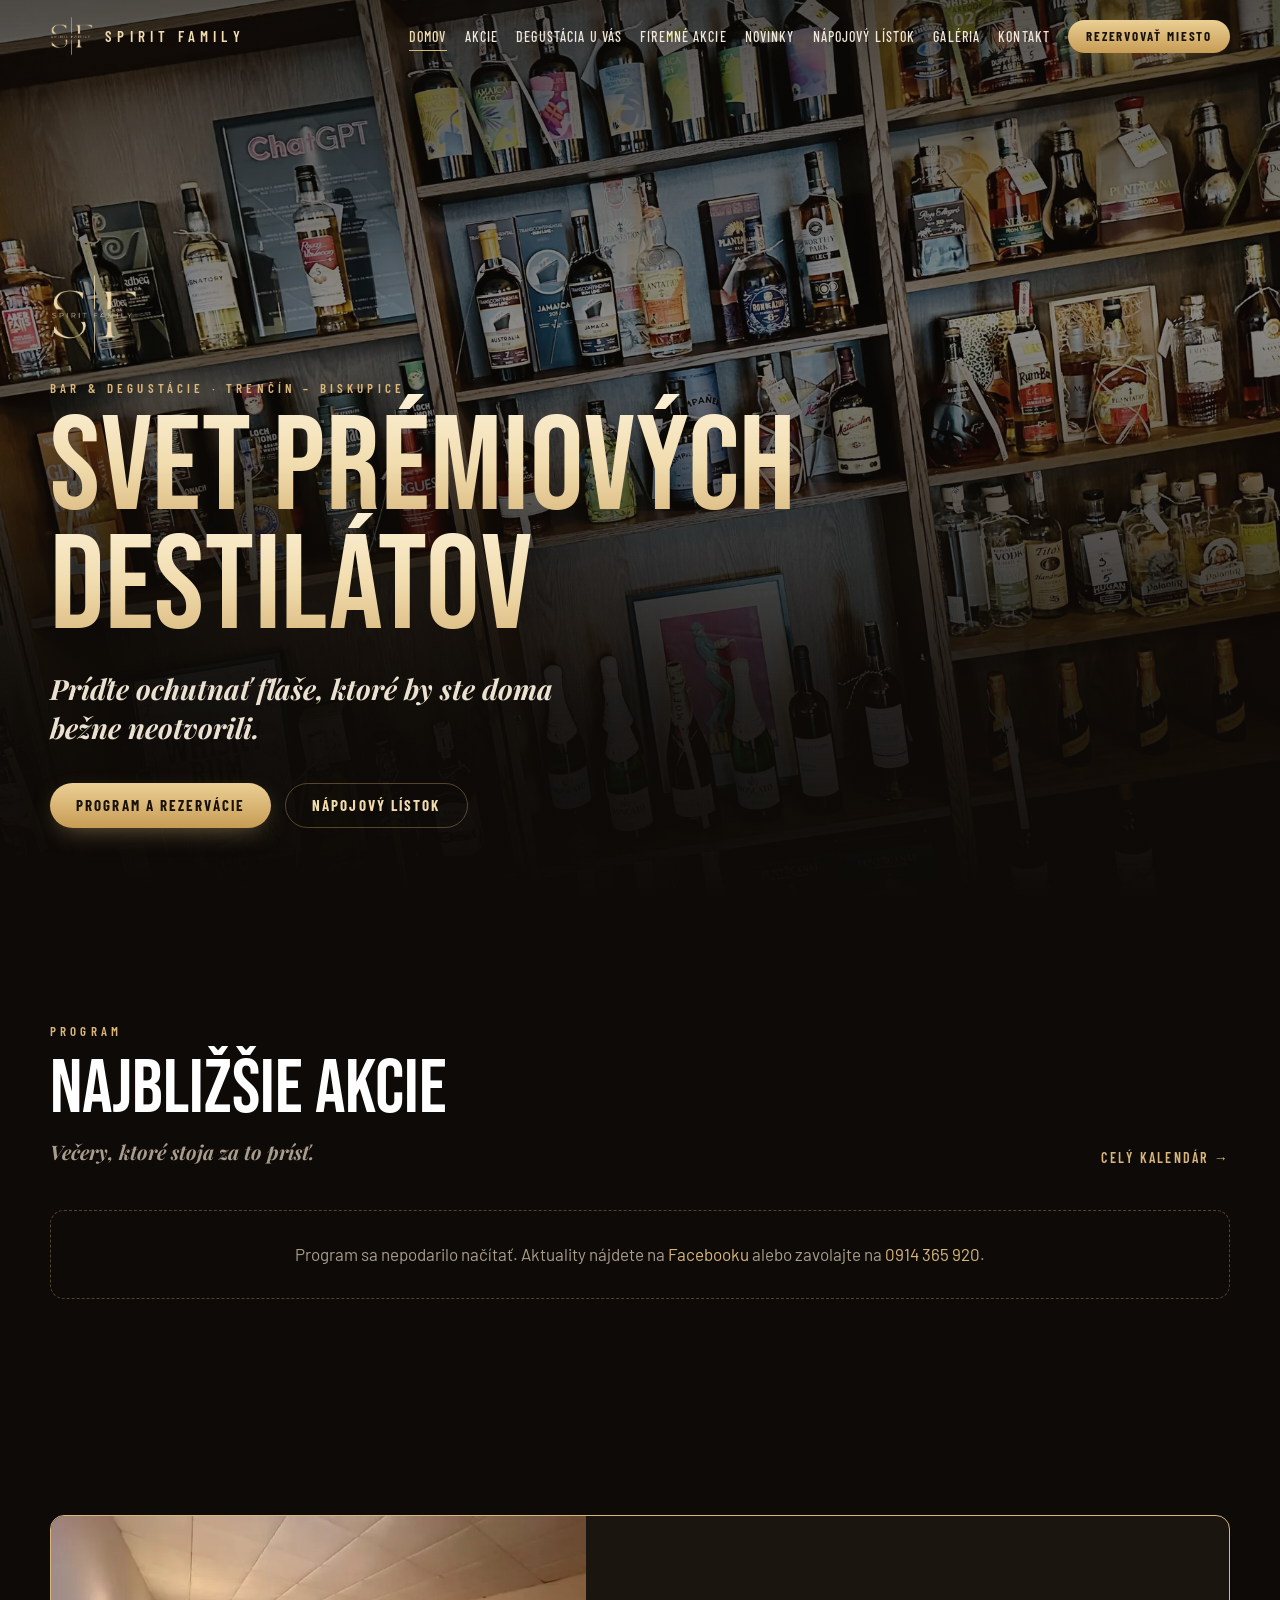
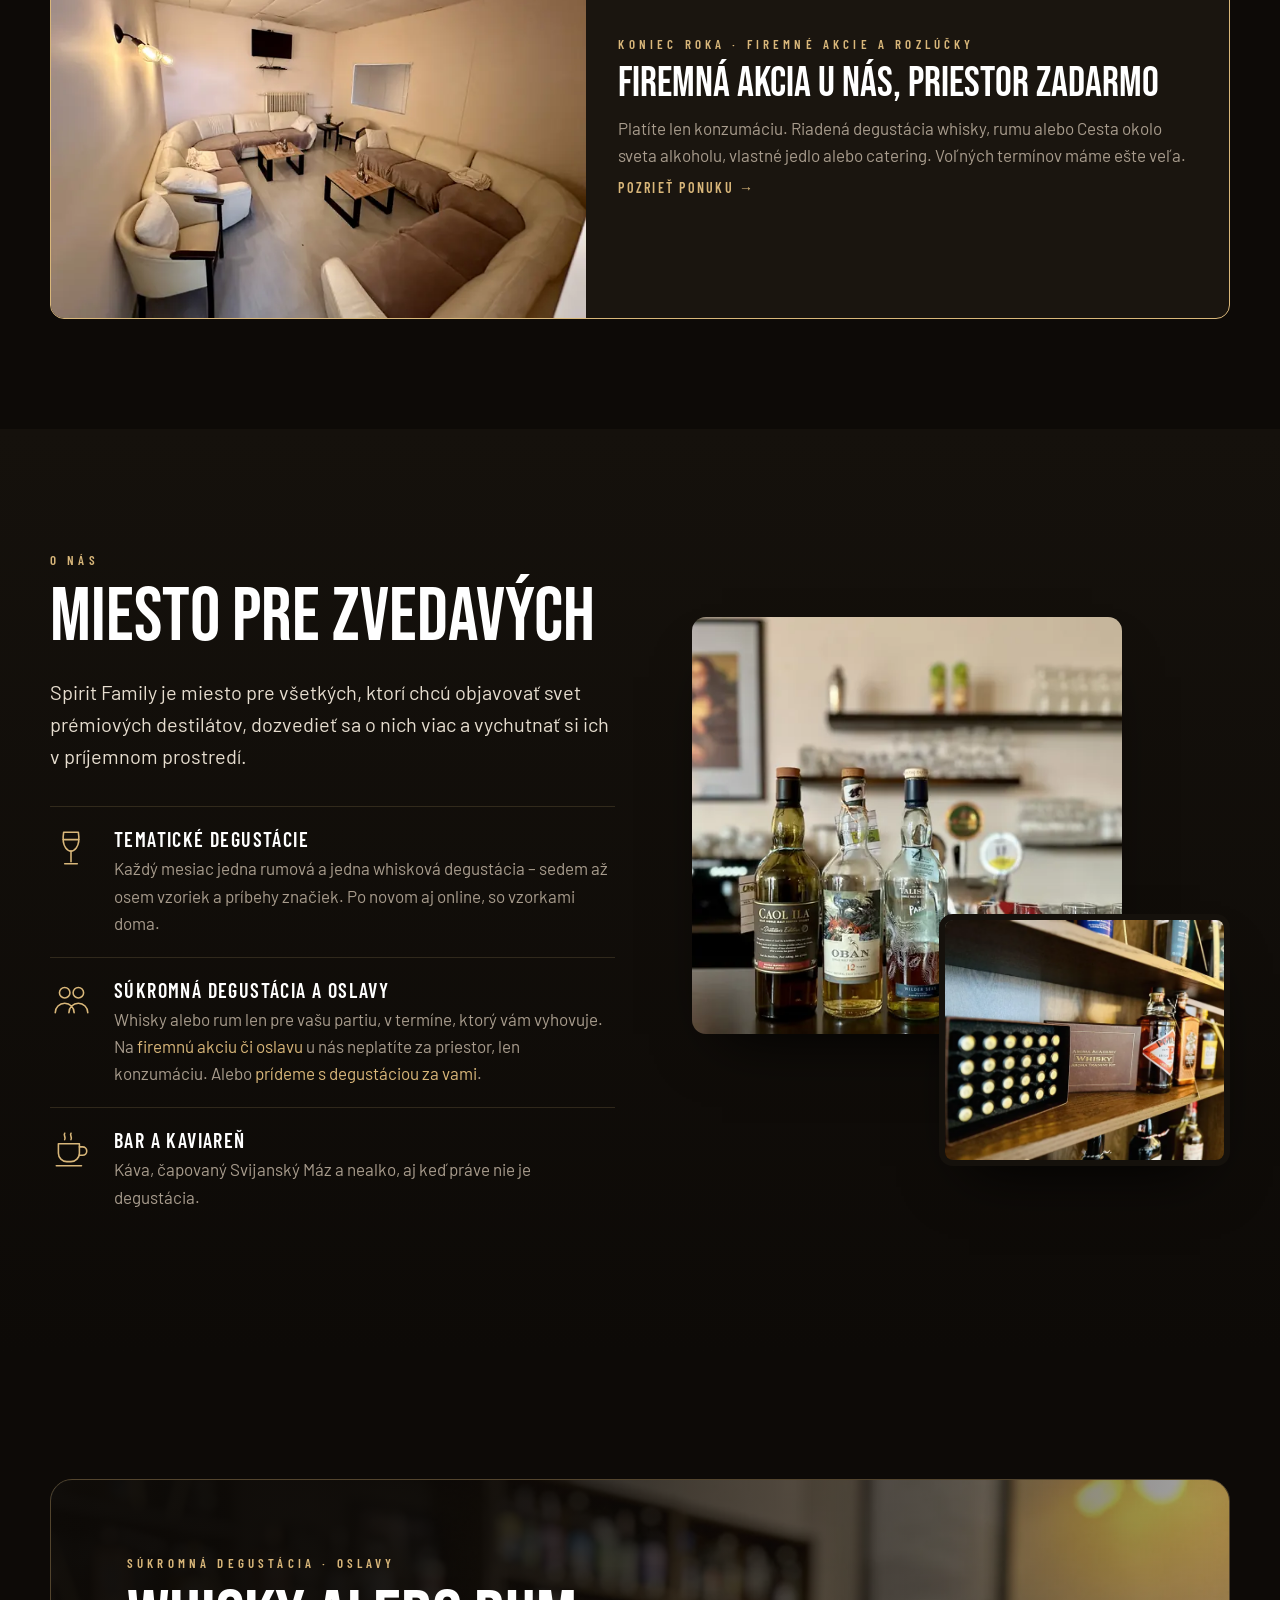
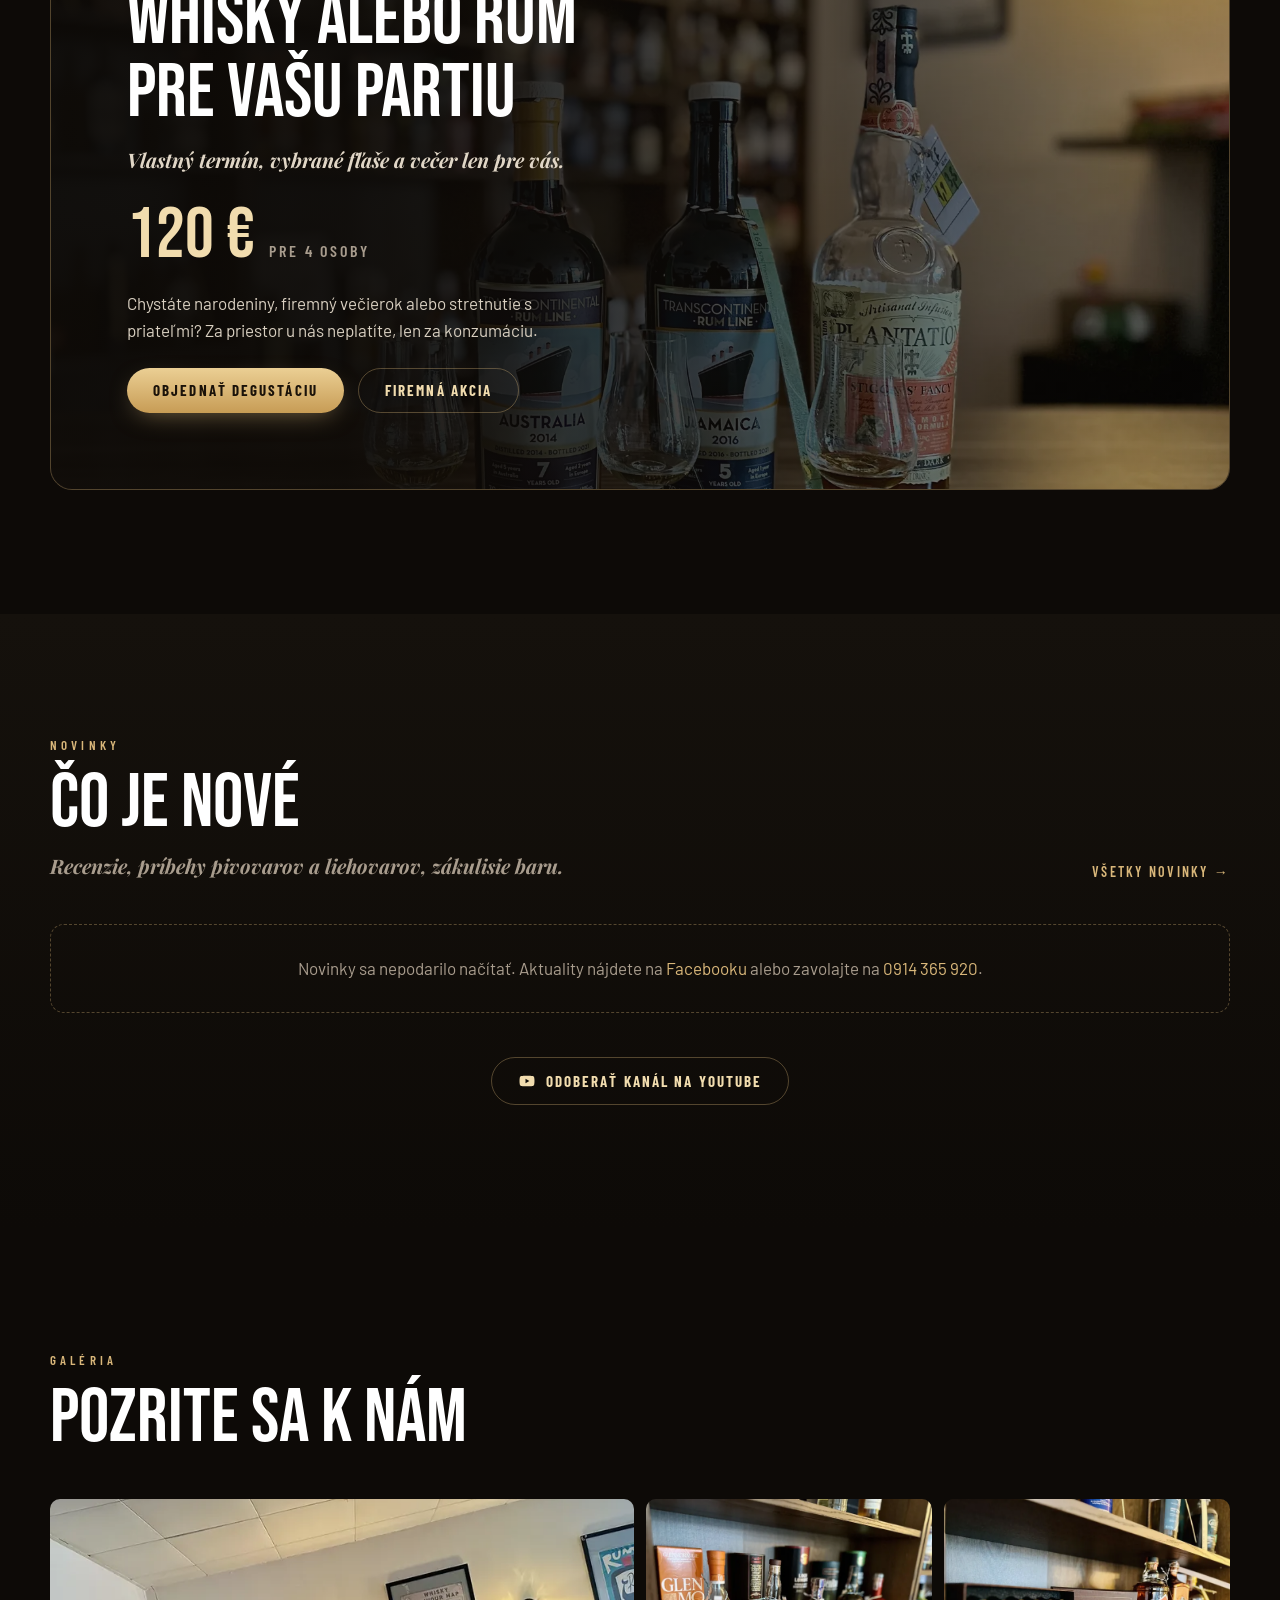
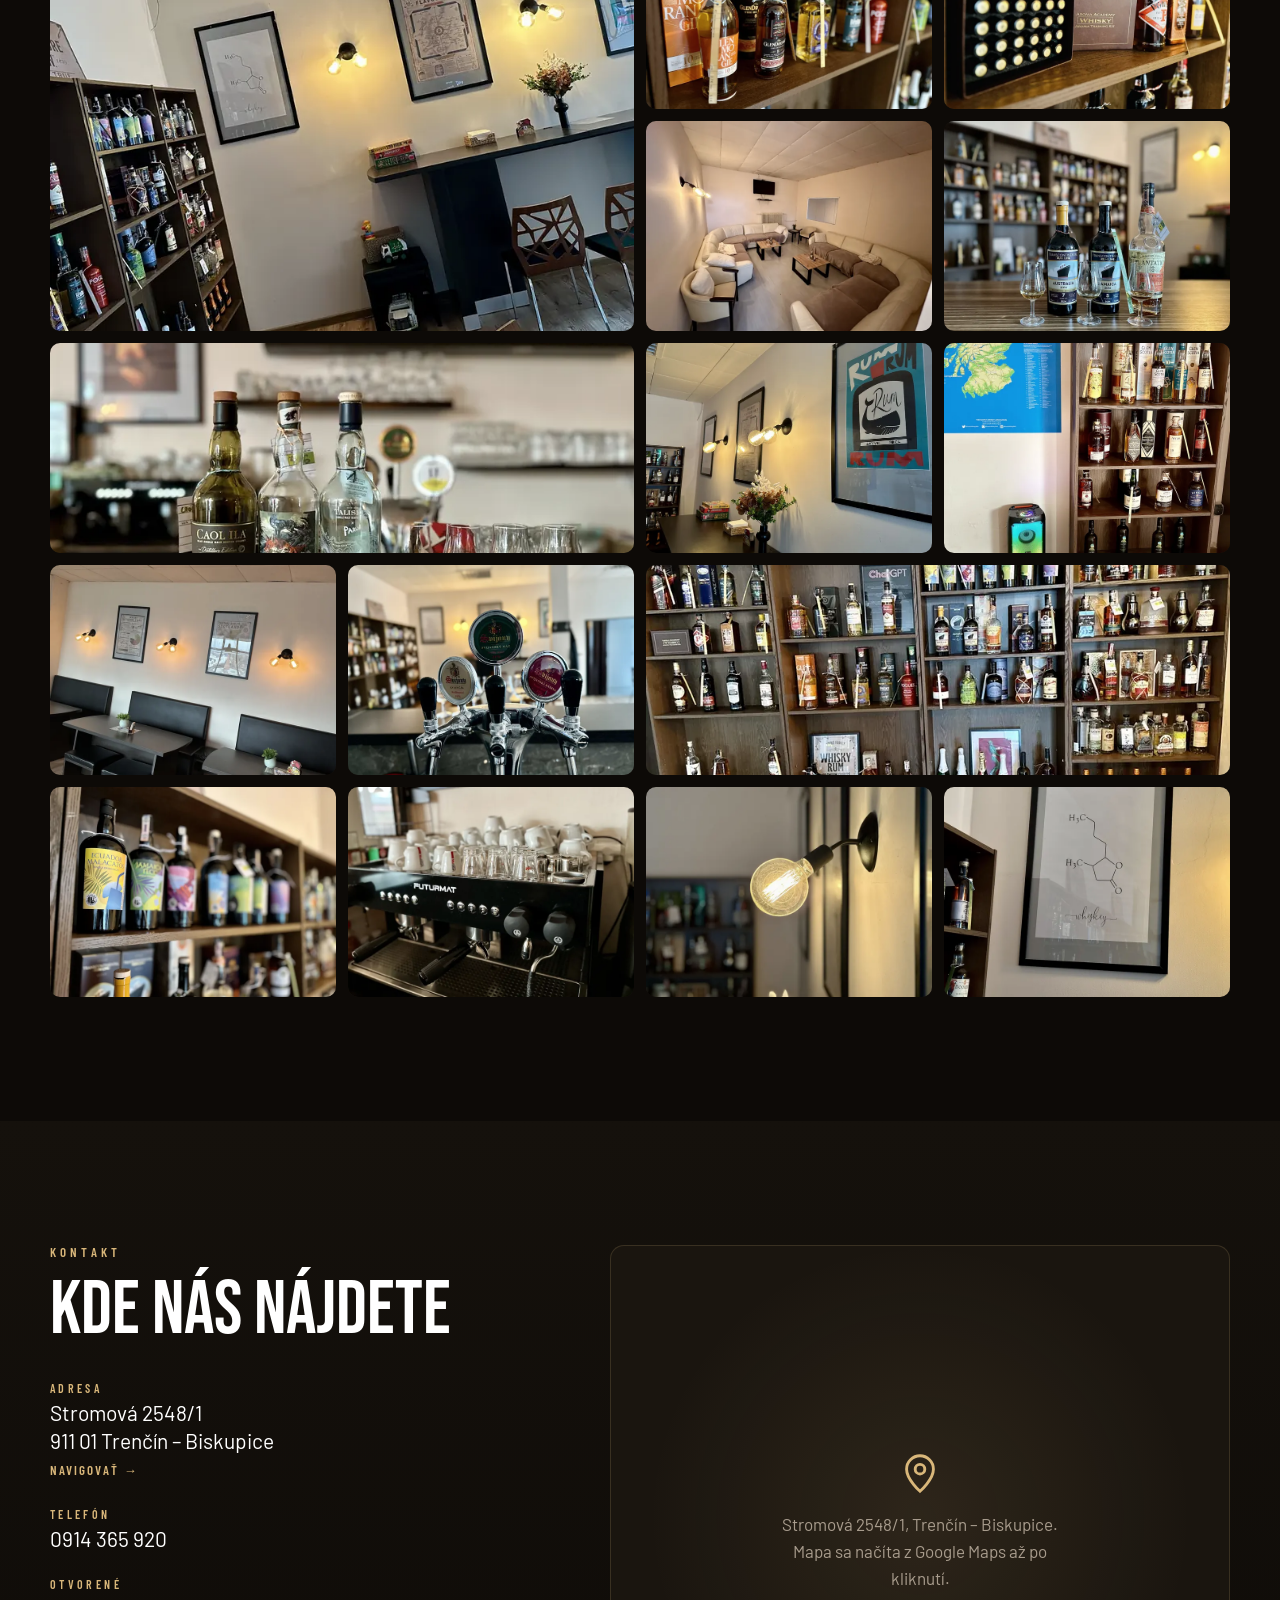
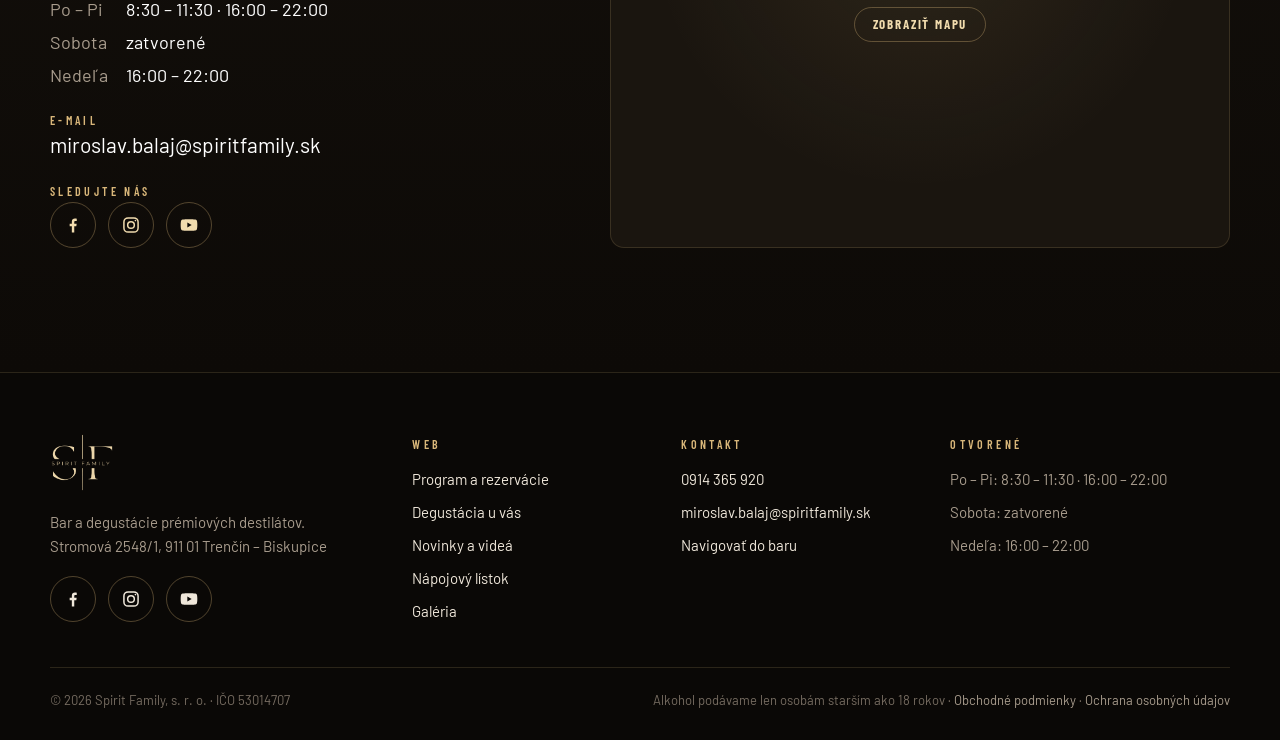
==== commit 148160e3: "Firemné akcie: nová stránka, priestor zadarmo, štýly degustácie vo formulári dopytu Co-Authored-By: " ====
--- a/index.html
+++ b/index.html
@@ -20,7 +20,7 @@
 <meta property="og:image:width" content="1200">
 <meta property="og:image:height" content="630">
 <link rel="preload" href="fonts/BebasNeue-400-latin.woff2" as="font" type="font/woff2" crossorigin>
-<link rel="stylesheet" href="assets/css/style.css?v=e46a2edf">
+<link rel="stylesheet" href="assets/css/style.css?v=851dc91e">
 <script>document.documentElement.classList.add('js')</script>
 <script type="application/ld+json">{"@context":"https://schema.org","@type":"BarOrPub","name":"Spirit Family","url":"https://spiritfamily.sk/","image":"https://spiritfamily.sk/img/og-image.jpg","telephone":"+421914365920","email":"miroslav.balaj@spiritfamily.sk","address":{"@type":"PostalAddress","streetAddress":"Stromová 2548/1","addressLocality":"Trenčín – Biskupice","postalCode":"911 01","addressCountry":"SK"},"openingHours":["Mo-Fr 08:30-11:30","Mo-Fr 16:00-22:00","Su 16:00-22:00"],"sameAs":["https://www.facebook.com/Spirit.Family.Trencin","https://instagram.com/spirit_family_tn","https://www.youtube.com/channel/UCdaCXXBIjzJ_YnHXy_MoJWQ"]}</script>
 </head>
@@ -34,6 +34,7 @@
       <a href="index.html" data-nav="index" aria-current="page">Domov</a>
       <a href="akcie.html" data-nav="akcie">Akcie</a>
       <a href="degustacia-u-vas.html" data-nav="degustacia-u-vas">Degustácia u vás</a>
+      <a href="firemne-akcie.html" data-nav="firemne-akcie">Firemné akcie</a>
       <a href="novinky.html" data-nav="novinky">Novinky</a>
       <a href="listok.html" data-nav="listok">Nápojový lístok</a>
       <a href="index.html#galeria">Galéria</a>
@@ -75,6 +76,20 @@
     </div>
   </section>
 
+  <section class="sec sec-tight" id="firemne">
+    <div class="wrap">
+      <a class="priv-wide rv" href="firemne-akcie.html">
+        <img src="img/galeria/salonik-m.webp" alt="" loading="lazy">
+        <span>
+          <span class="eyebrow">Koniec roka · firemné akcie a rozlúčky</span>
+          <strong>Firemná akcia u nás, priestor zadarmo</strong>
+          <span>Platíte len konzumáciu. Riadená degustácia whisky, rumu alebo Cesta okolo sveta alkoholu, vlastné jedlo alebo catering. Voľných termínov máme ešte veľa.</span>
+          <span class="link-arrow">Pozrieť ponuku</span>
+        </span>
+      </a>
+    </div>
+  </section>
+
   <section class="sec sec-alt" id="o-nas">
     <div class="wrap about">
       <div class="rv">
@@ -88,7 +103,7 @@
           </li>
           <li>
             <svg viewBox="0 0 40 40" fill="none" stroke="currentColor" stroke-width="1.5" stroke-linecap="round" stroke-linejoin="round" aria-hidden="true"><circle cx="14" cy="14" r="5"/><circle cx="27" cy="14" r="5"/><path d="M5 33c0-5 4-9 9-9s9 4 9 9M18 33c0-5 4-9 9-9s9 4 9 9"/></svg>
-            <div><h3>Súkromná degustácia a oslavy</h3><p>Whisky alebo rum len pre vašu partiu, v termíne, ktorý vám vyhovuje. Bar si môžete prenajať aj na vlastnú oslavu, alebo <a href="degustacia-u-vas.html">prídeme s degustáciou za vami</a>.</p></div>
+            <div><h3>Súkromná degustácia a oslavy</h3><p>Whisky alebo rum len pre vašu partiu, v termíne, ktorý vám vyhovuje. Na <a href="firemne-akcie.html">firemnú akciu či oslavu</a> u nás neplatíte za priestor, len konzumáciu. Alebo <a href="degustacia-u-vas.html">prídeme s degustáciou za vami</a>.</p></div>
           </li>
           <li>
             <svg viewBox="0 0 40 40" fill="none" stroke="currentColor" stroke-width="1.5" stroke-linecap="round" stroke-linejoin="round" aria-hidden="true"><path d="M8 15h20v9a8 8 0 0 1-8 8h-4a8 8 0 0 1-8-8z"/><path d="M28 18h3a4 4 0 0 1 0 8h-3"/><path d="M14 5c-1.5 2 1.5 4 0 6M20 5c-1.5 2 1.5 4 0 6"/><path d="M6 36h24"/></svg>
@@ -112,10 +127,10 @@
           <h2 class="h2">Whisky alebo rum<br>pre vašu partiu</h2>
           <p class="serif-i">Vlastný termín, vybrané fľaše a večer len pre vás.</p>
           <p class="band-price"><span>120 €</span> pre 4 osoby</p>
-          <p class="band-more">Chystáte narodeniny, firemný večierok alebo stretnutie s priateľmi? Bar vám prenajmeme na súkromnú udalosť.</p>
+          <p class="band-more">Chystáte narodeniny, firemný večierok alebo stretnutie s priateľmi? Za priestor u nás neplatíte, len za konzumáciu.</p>
           <div class="hero-cta">
             <a class="btn" href="akcie.html#sukromne" data-dopyt="degustacia">Objednať degustáciu</a>
-            <a class="btn btn-ghost" href="akcie.html#sukromne" data-dopyt="podujatie">Prenajať bar</a>
+            <a class="btn btn-ghost" href="firemne-akcie.html">Firemná akcia</a>
           </div>
         </div>
       </div>
@@ -251,7 +266,7 @@
     <span>Alkohol podávame len osobám starším ako 18 rokov · <a href="podmienky.html">Obchodné podmienky</a> · <a href="ochrana-udajov.html">Ochrana osobných údajov</a></span>
   </div>
 </footer>
-<script src="assets/js/config.js?v=e46a2edf"></script>
-<script src="assets/js/app.js?v=e46a2edf"></script>
+<script src="assets/js/config.js?v=851dc91e"></script>
+<script src="assets/js/app.js?v=851dc91e"></script>
 </body>
 </html>
--- a/assets/css/style.css
+++ b/assets/css/style.css
@@ -541,3 +541,13 @@
   .hero-bg video { display: none; }
   .hero-oslava .hero-bg { background: url(../../img/degustacia-u-vas.jpg) center / cover; }
 }
+
+@media (min-width: 1021px) and (max-width: 1340px) {
+  .nav { gap: 18px; }
+  .nav a:not(.btn) { font-size: 14px; letter-spacing: .08em; }
+}
+
+/* Firemné akcie – tri štýly degustácie */
+.priv-grid.g3 { grid-template-columns: repeat(3, 1fr); }
+.priv-grid.g3 .priv-card h3 { font-size: clamp(28px, 3.2vw, 36px); }
+@media (max-width: 960px) { .priv-grid.g3 { grid-template-columns: 1fr; } }
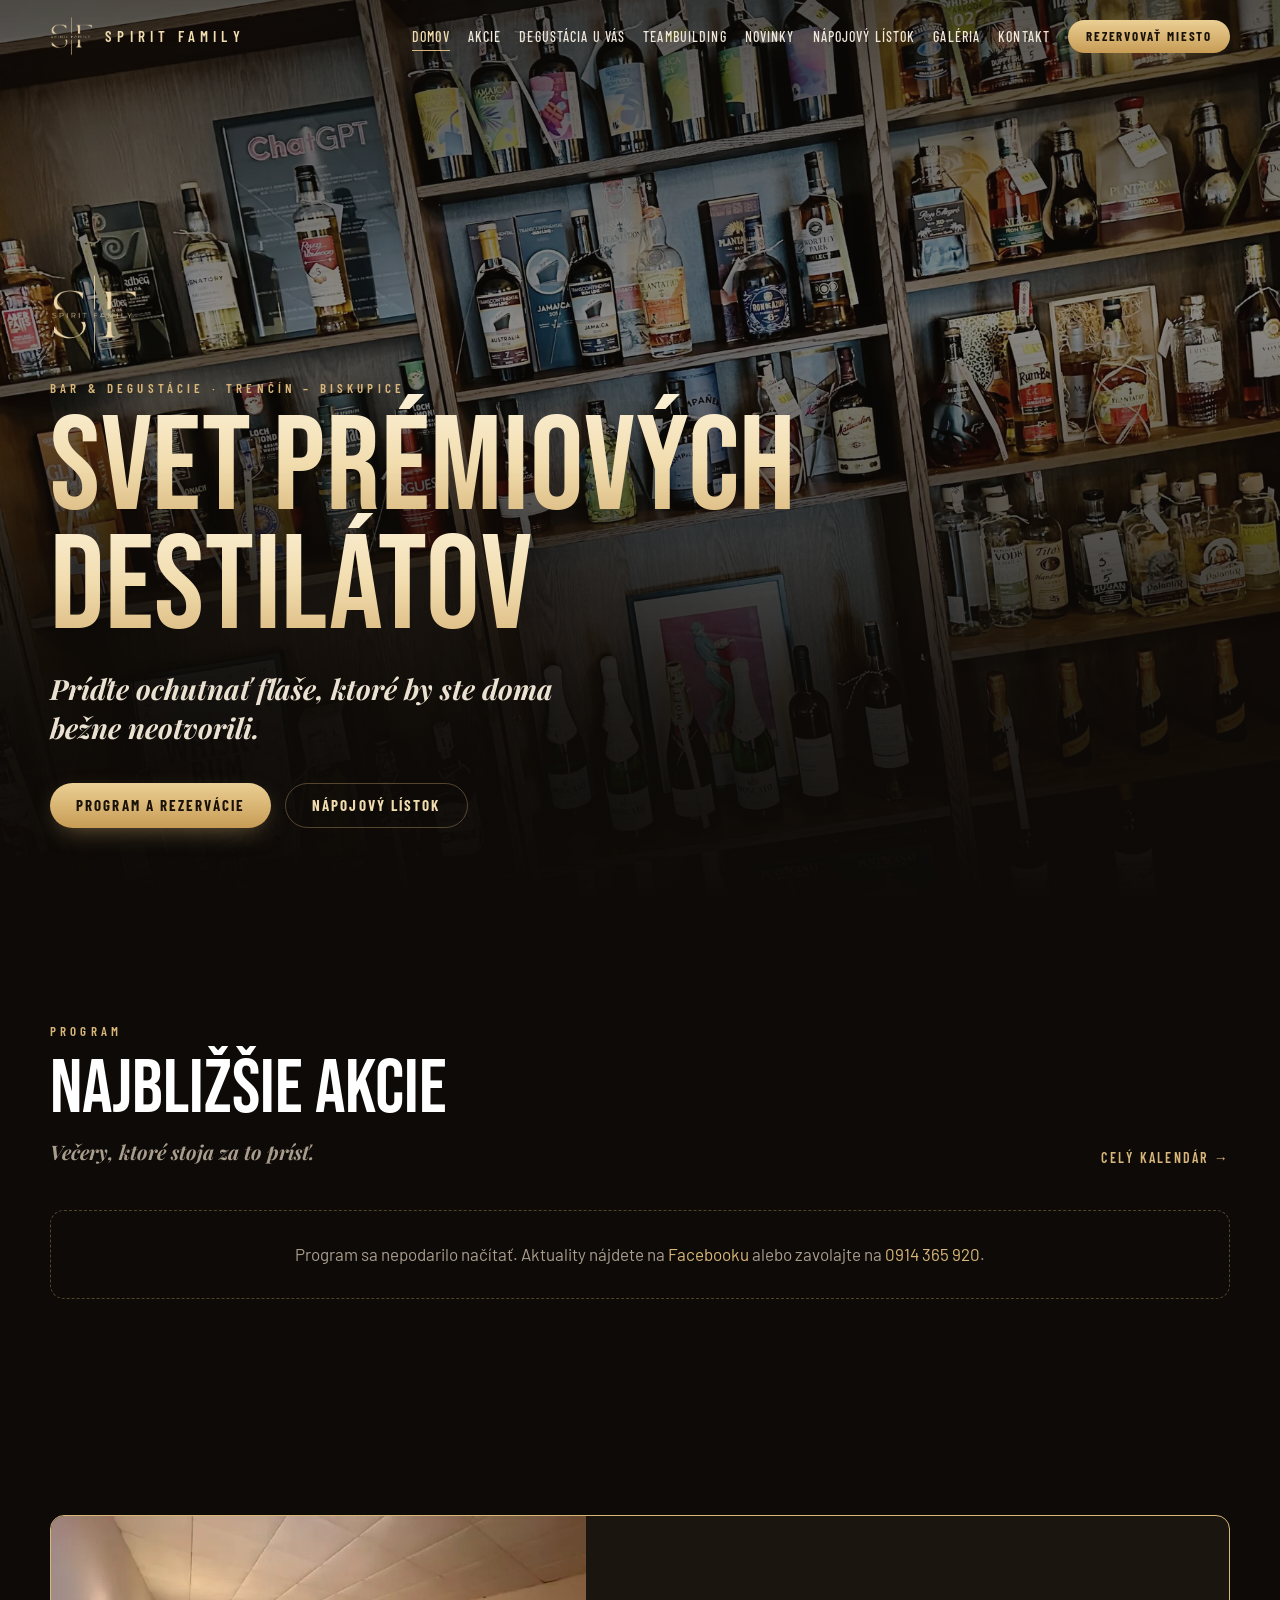
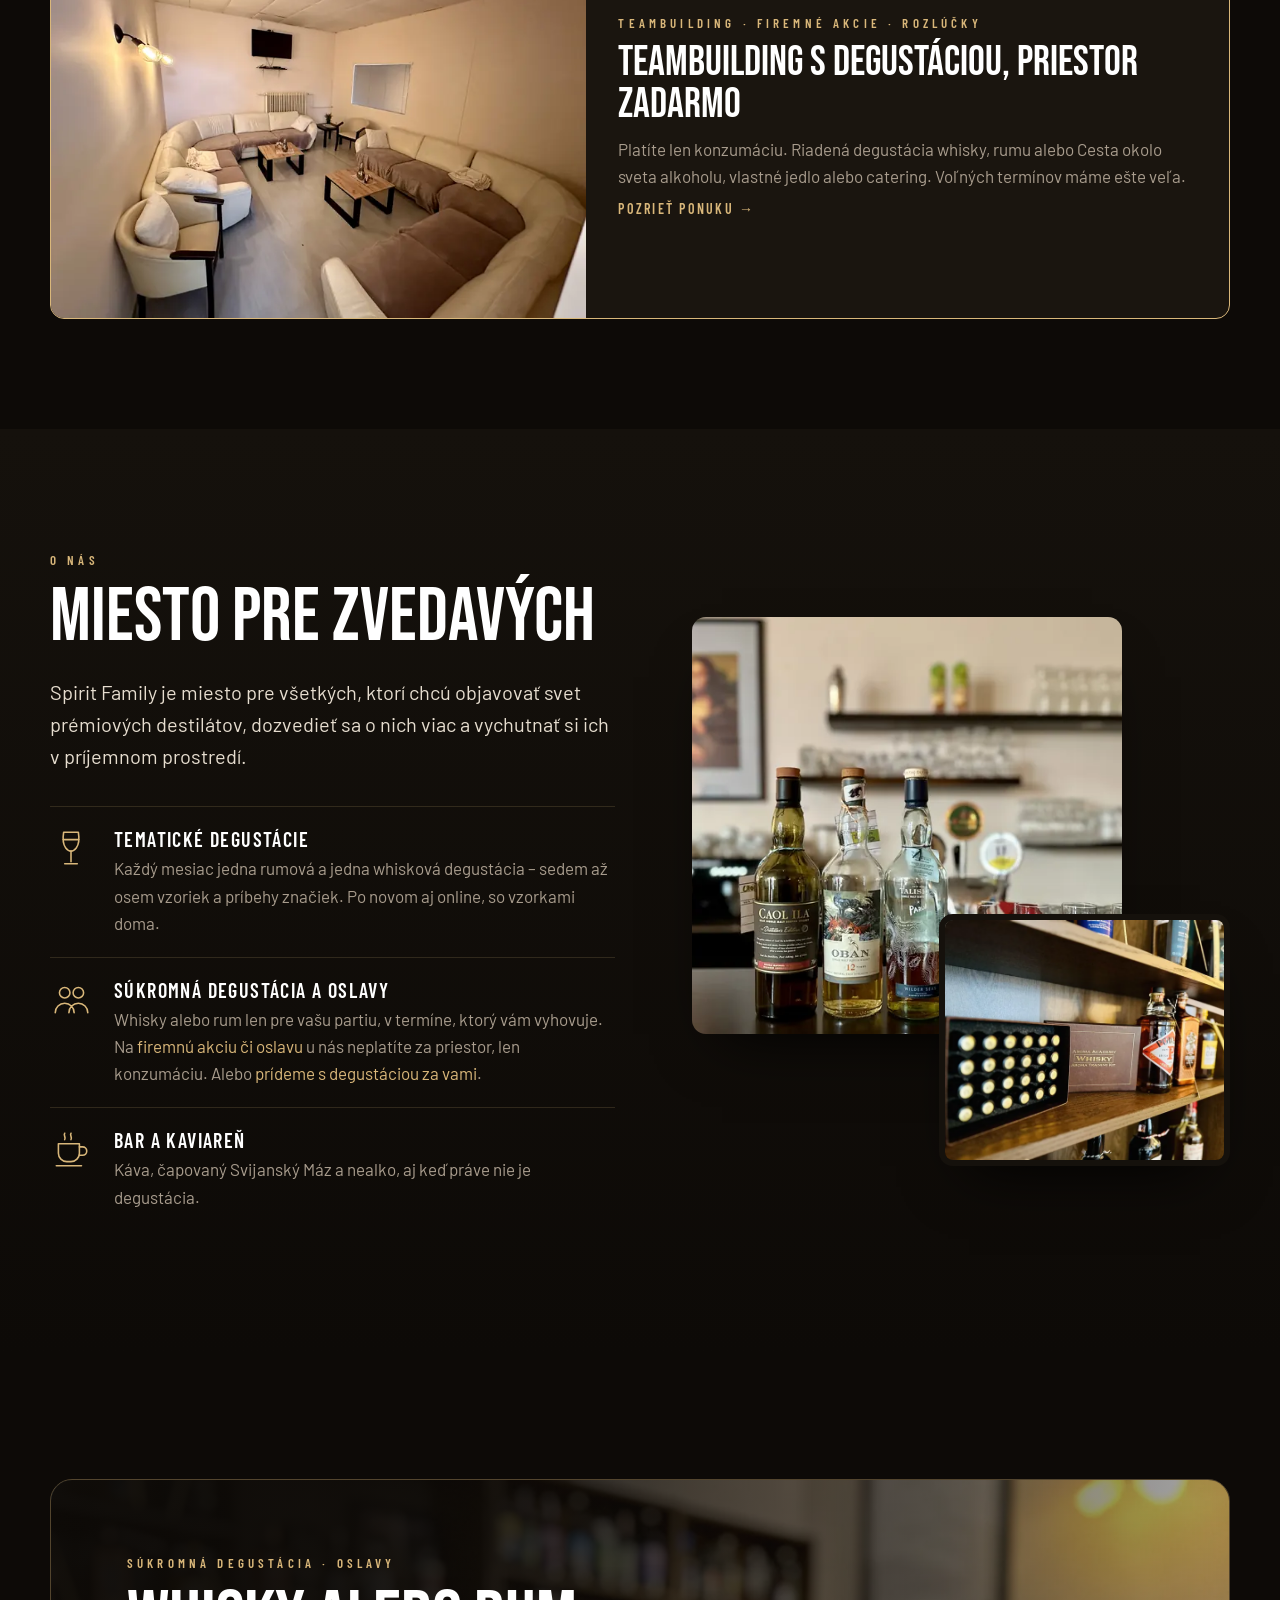
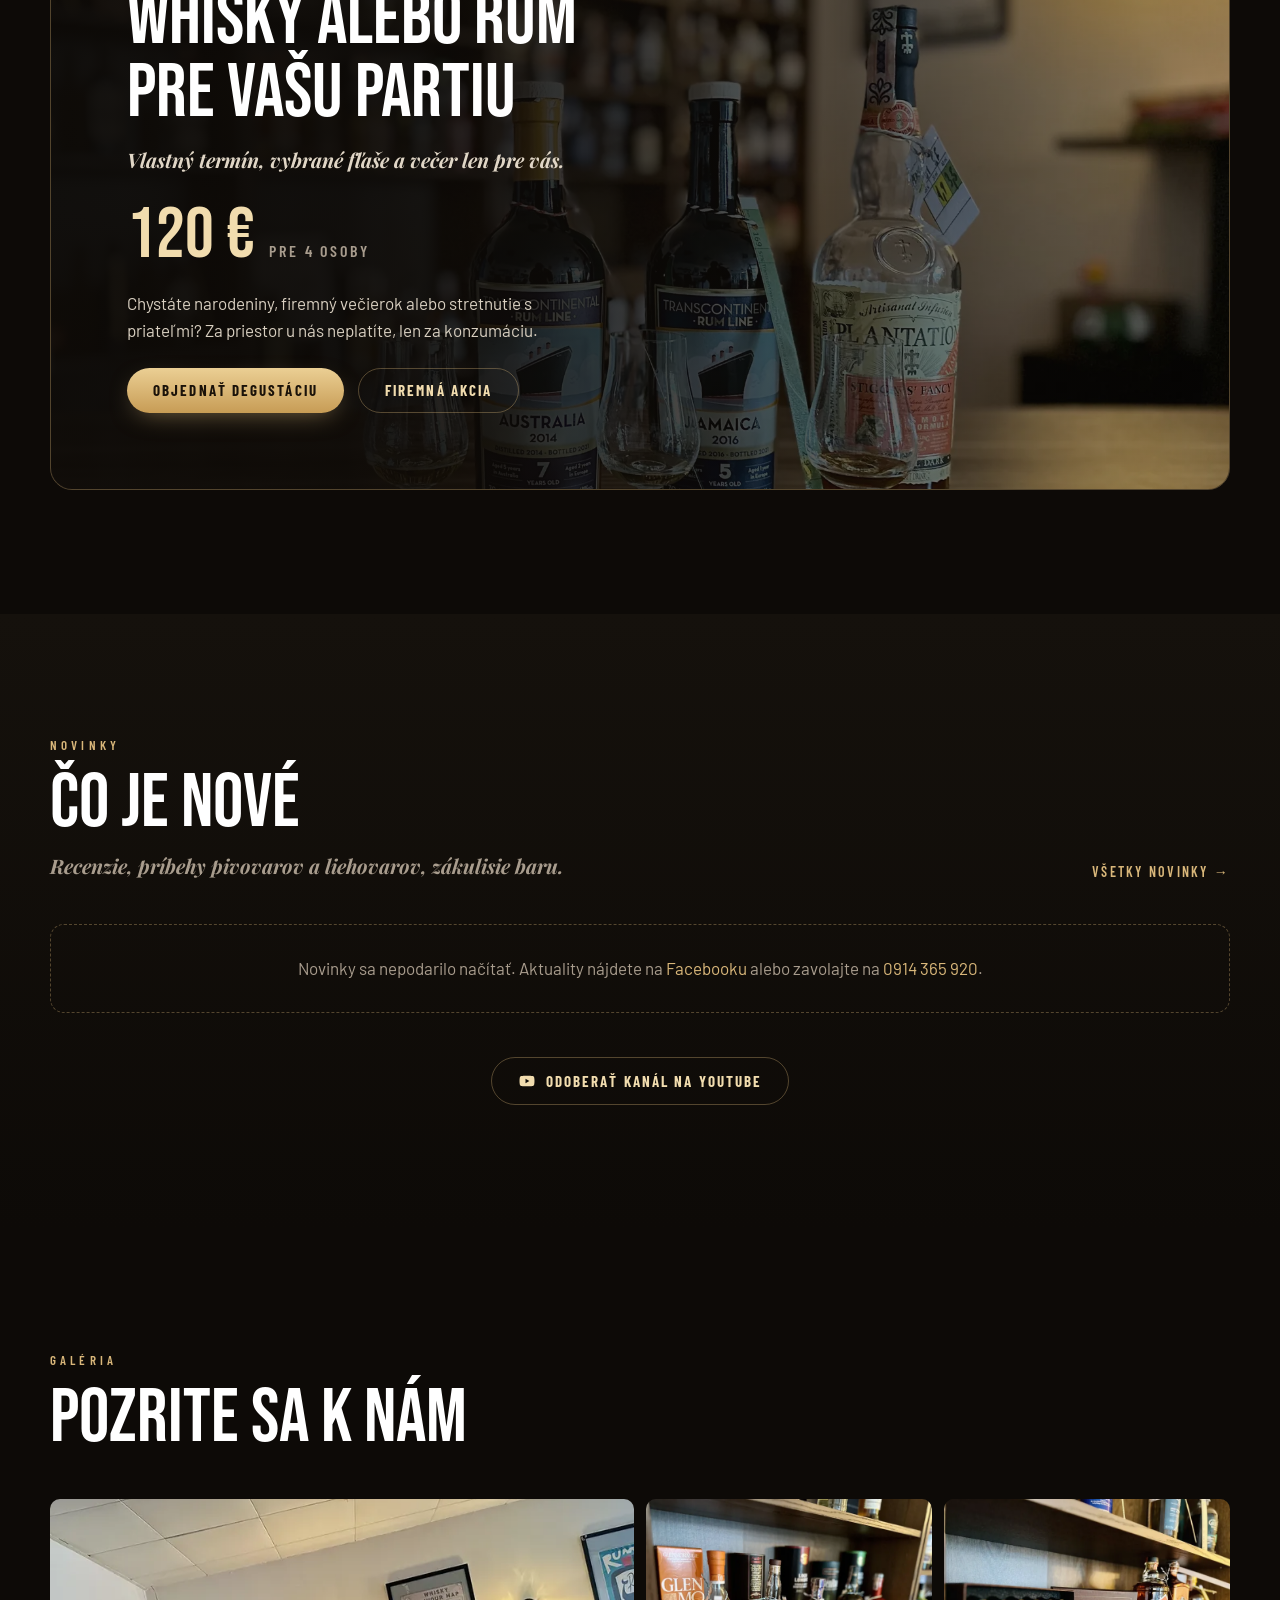
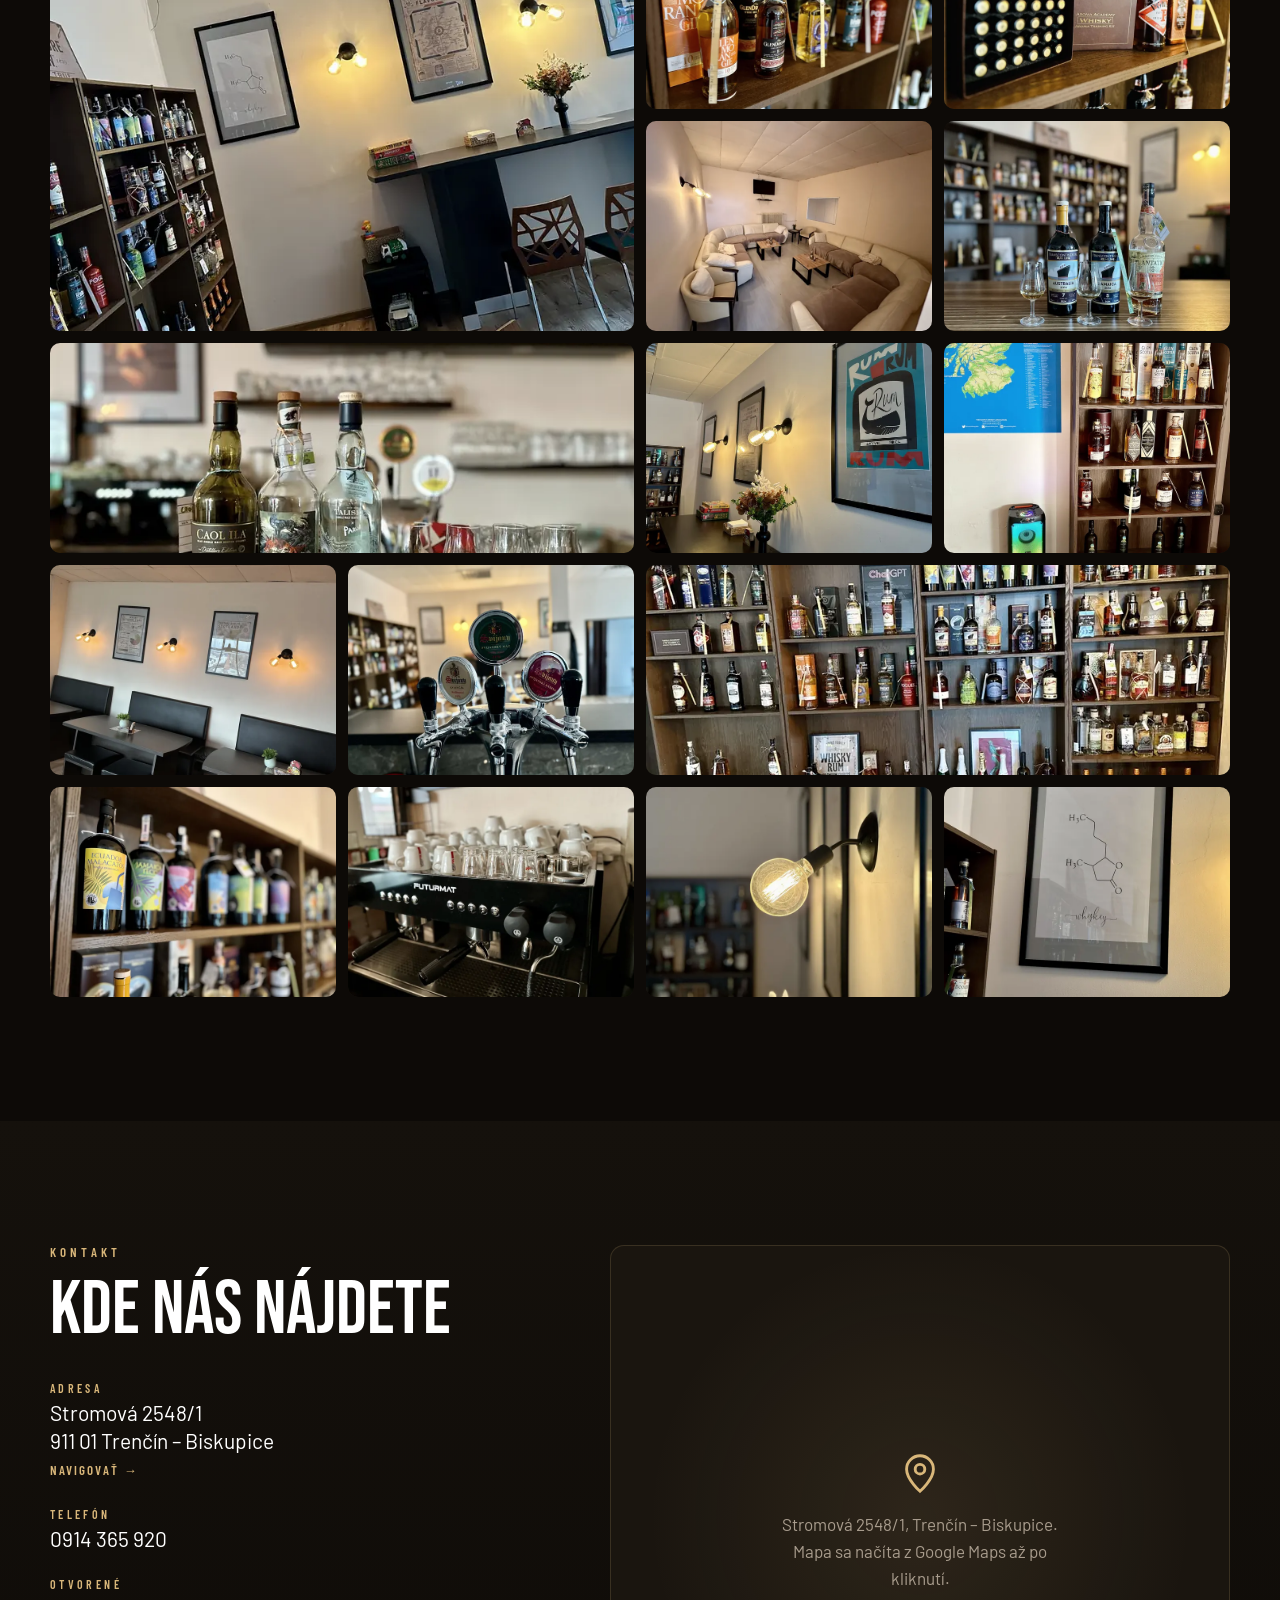
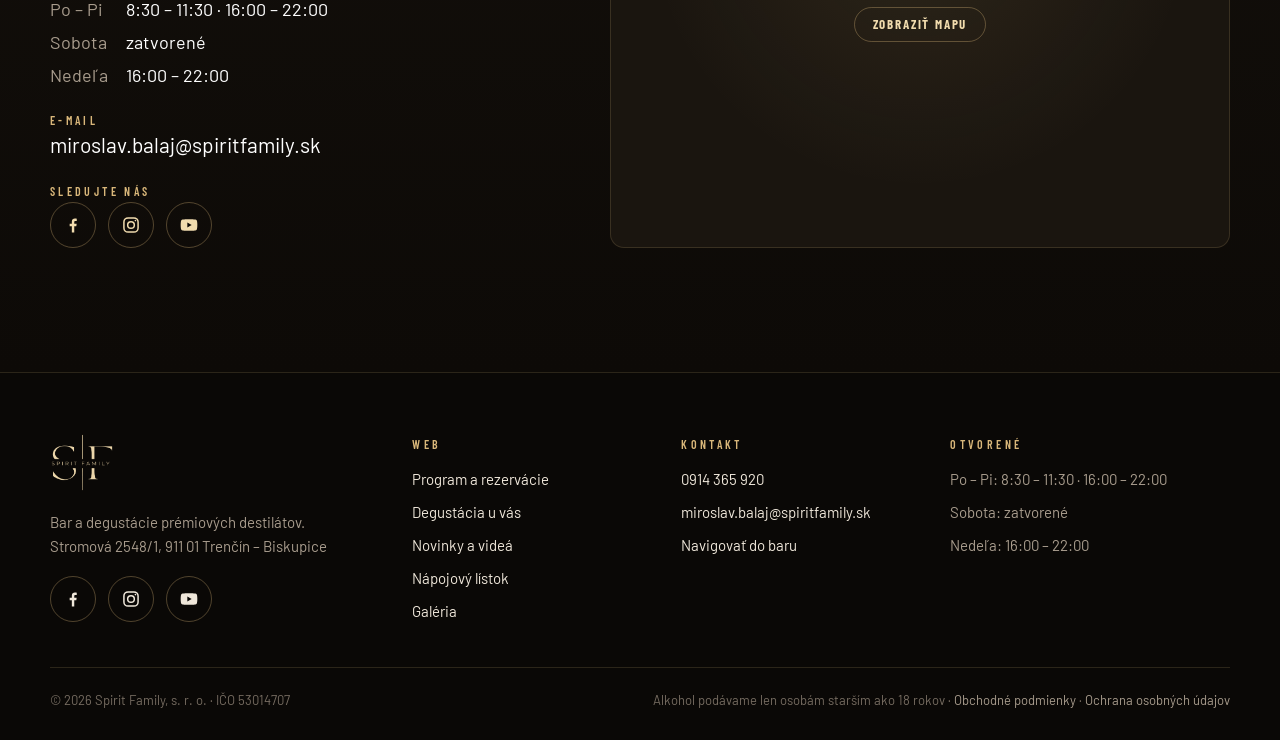
==== commit fe6540d1: "Firemné akcie: teambuilding s degustáciou, tímový kvíz Co-Authored-By: Claude Opus 5.5 <noreply@anth" ====
--- a/index.html
+++ b/index.html
@@ -20,7 +20,7 @@
 <meta property="og:image:width" content="1200">
 <meta property="og:image:height" content="630">
 <link rel="preload" href="fonts/BebasNeue-400-latin.woff2" as="font" type="font/woff2" crossorigin>
-<link rel="stylesheet" href="assets/css/style.css?v=851dc91e">
+<link rel="stylesheet" href="assets/css/style.css?v=e42a382a">
 <script>document.documentElement.classList.add('js')</script>
 <script type="application/ld+json">{"@context":"https://schema.org","@type":"BarOrPub","name":"Spirit Family","url":"https://spiritfamily.sk/","image":"https://spiritfamily.sk/img/og-image.jpg","telephone":"+421914365920","email":"miroslav.balaj@spiritfamily.sk","address":{"@type":"PostalAddress","streetAddress":"Stromová 2548/1","addressLocality":"Trenčín – Biskupice","postalCode":"911 01","addressCountry":"SK"},"openingHours":["Mo-Fr 08:30-11:30","Mo-Fr 16:00-22:00","Su 16:00-22:00"],"sameAs":["https://www.facebook.com/Spirit.Family.Trencin","https://instagram.com/spirit_family_tn","https://www.youtube.com/channel/UCdaCXXBIjzJ_YnHXy_MoJWQ"]}</script>
 </head>
@@ -34,7 +34,7 @@
       <a href="index.html" data-nav="index" aria-current="page">Domov</a>
       <a href="akcie.html" data-nav="akcie">Akcie</a>
       <a href="degustacia-u-vas.html" data-nav="degustacia-u-vas">Degustácia u vás</a>
-      <a href="firemne-akcie.html" data-nav="firemne-akcie">Firemné akcie</a>
+      <a href="firemne-akcie.html" data-nav="firemne-akcie">Teambuilding</a>
       <a href="novinky.html" data-nav="novinky">Novinky</a>
       <a href="listok.html" data-nav="listok">Nápojový lístok</a>
       <a href="index.html#galeria">Galéria</a>
@@ -81,8 +81,8 @@
       <a class="priv-wide rv" href="firemne-akcie.html">
         <img src="img/galeria/salonik-m.webp" alt="" loading="lazy">
         <span>
-          <span class="eyebrow">Koniec roka · firemné akcie a rozlúčky</span>
-          <strong>Firemná akcia u nás, priestor zadarmo</strong>
+          <span class="eyebrow">Teambuilding · firemné akcie · rozlúčky</span>
+          <strong>Teambuilding s degustáciou, priestor zadarmo</strong>
           <span>Platíte len konzumáciu. Riadená degustácia whisky, rumu alebo Cesta okolo sveta alkoholu, vlastné jedlo alebo catering. Voľných termínov máme ešte veľa.</span>
           <span class="link-arrow">Pozrieť ponuku</span>
         </span>
@@ -266,7 +266,7 @@
     <span>Alkohol podávame len osobám starším ako 18 rokov · <a href="podmienky.html">Obchodné podmienky</a> · <a href="ochrana-udajov.html">Ochrana osobných údajov</a></span>
   </div>
 </footer>
-<script src="assets/js/config.js?v=851dc91e"></script>
-<script src="assets/js/app.js?v=851dc91e"></script>
+<script src="assets/js/config.js?v=e42a382a"></script>
+<script src="assets/js/app.js?v=e42a382a"></script>
 </body>
 </html>
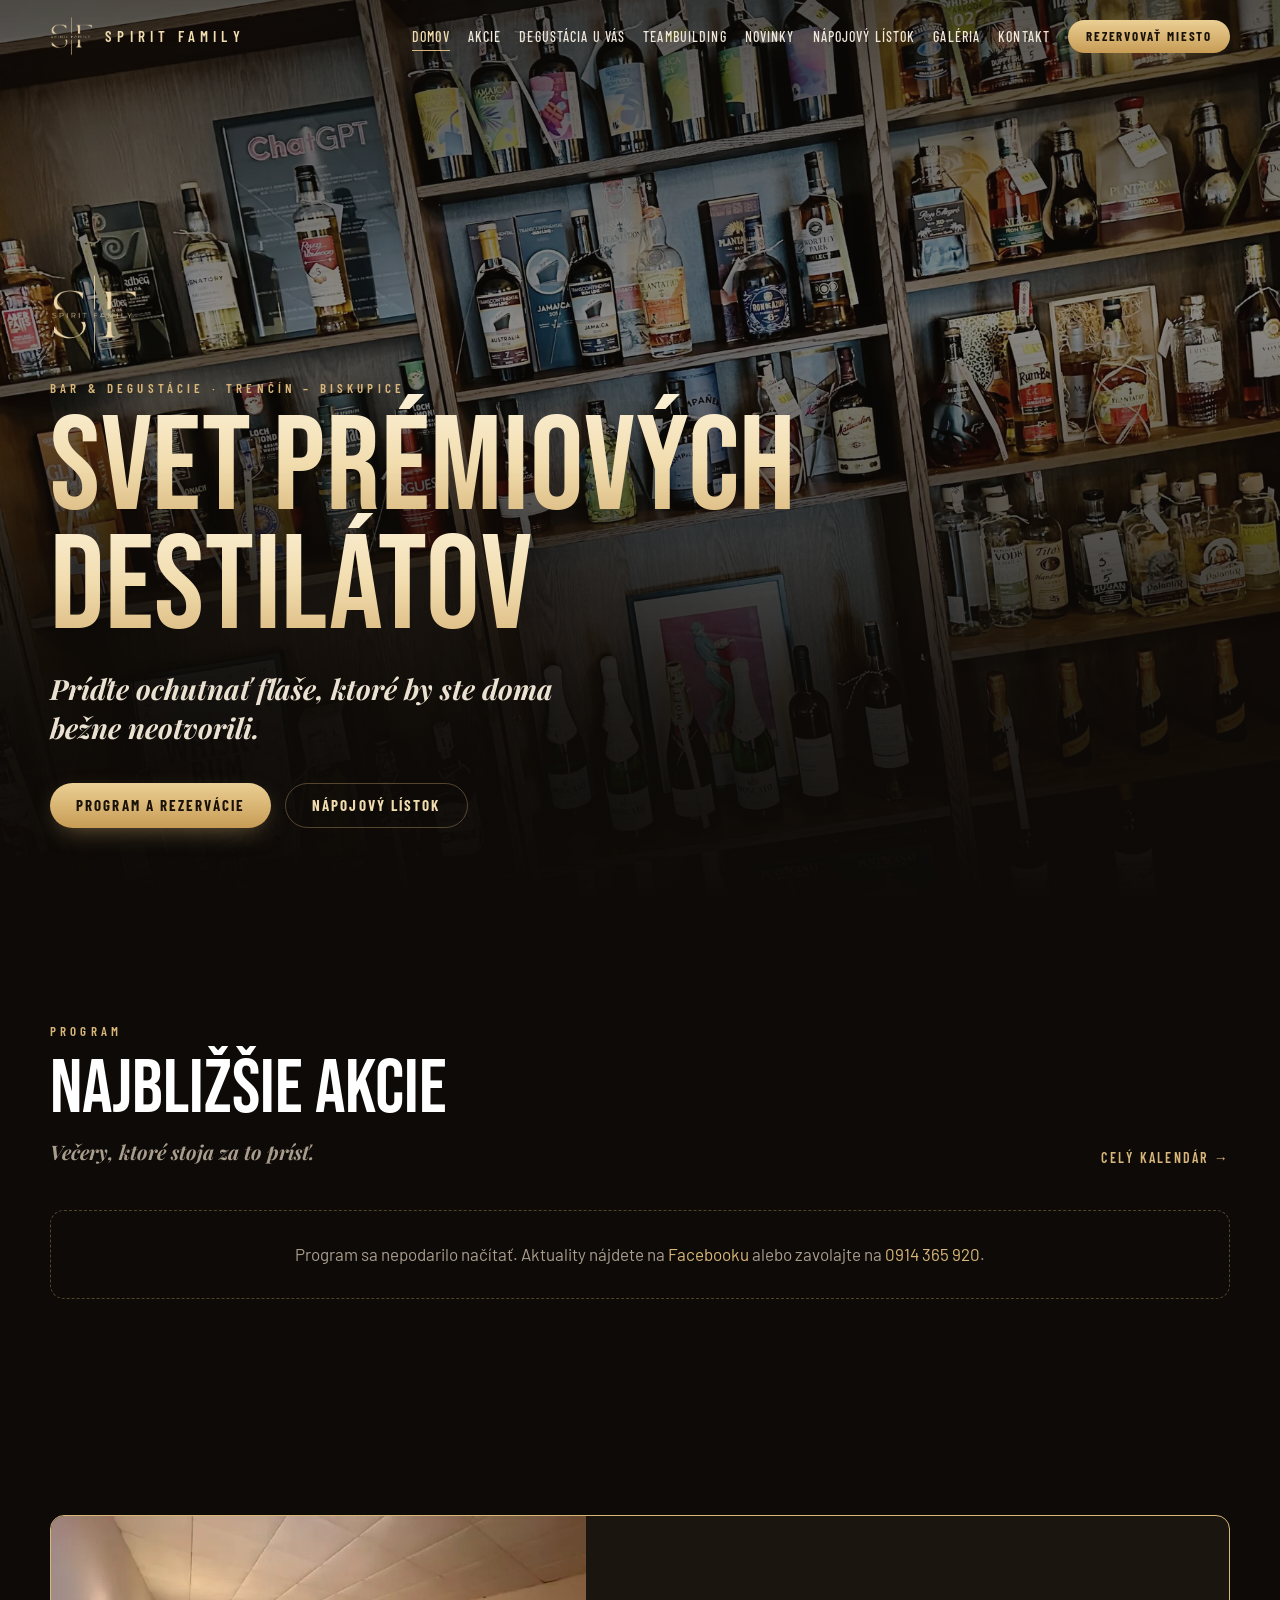
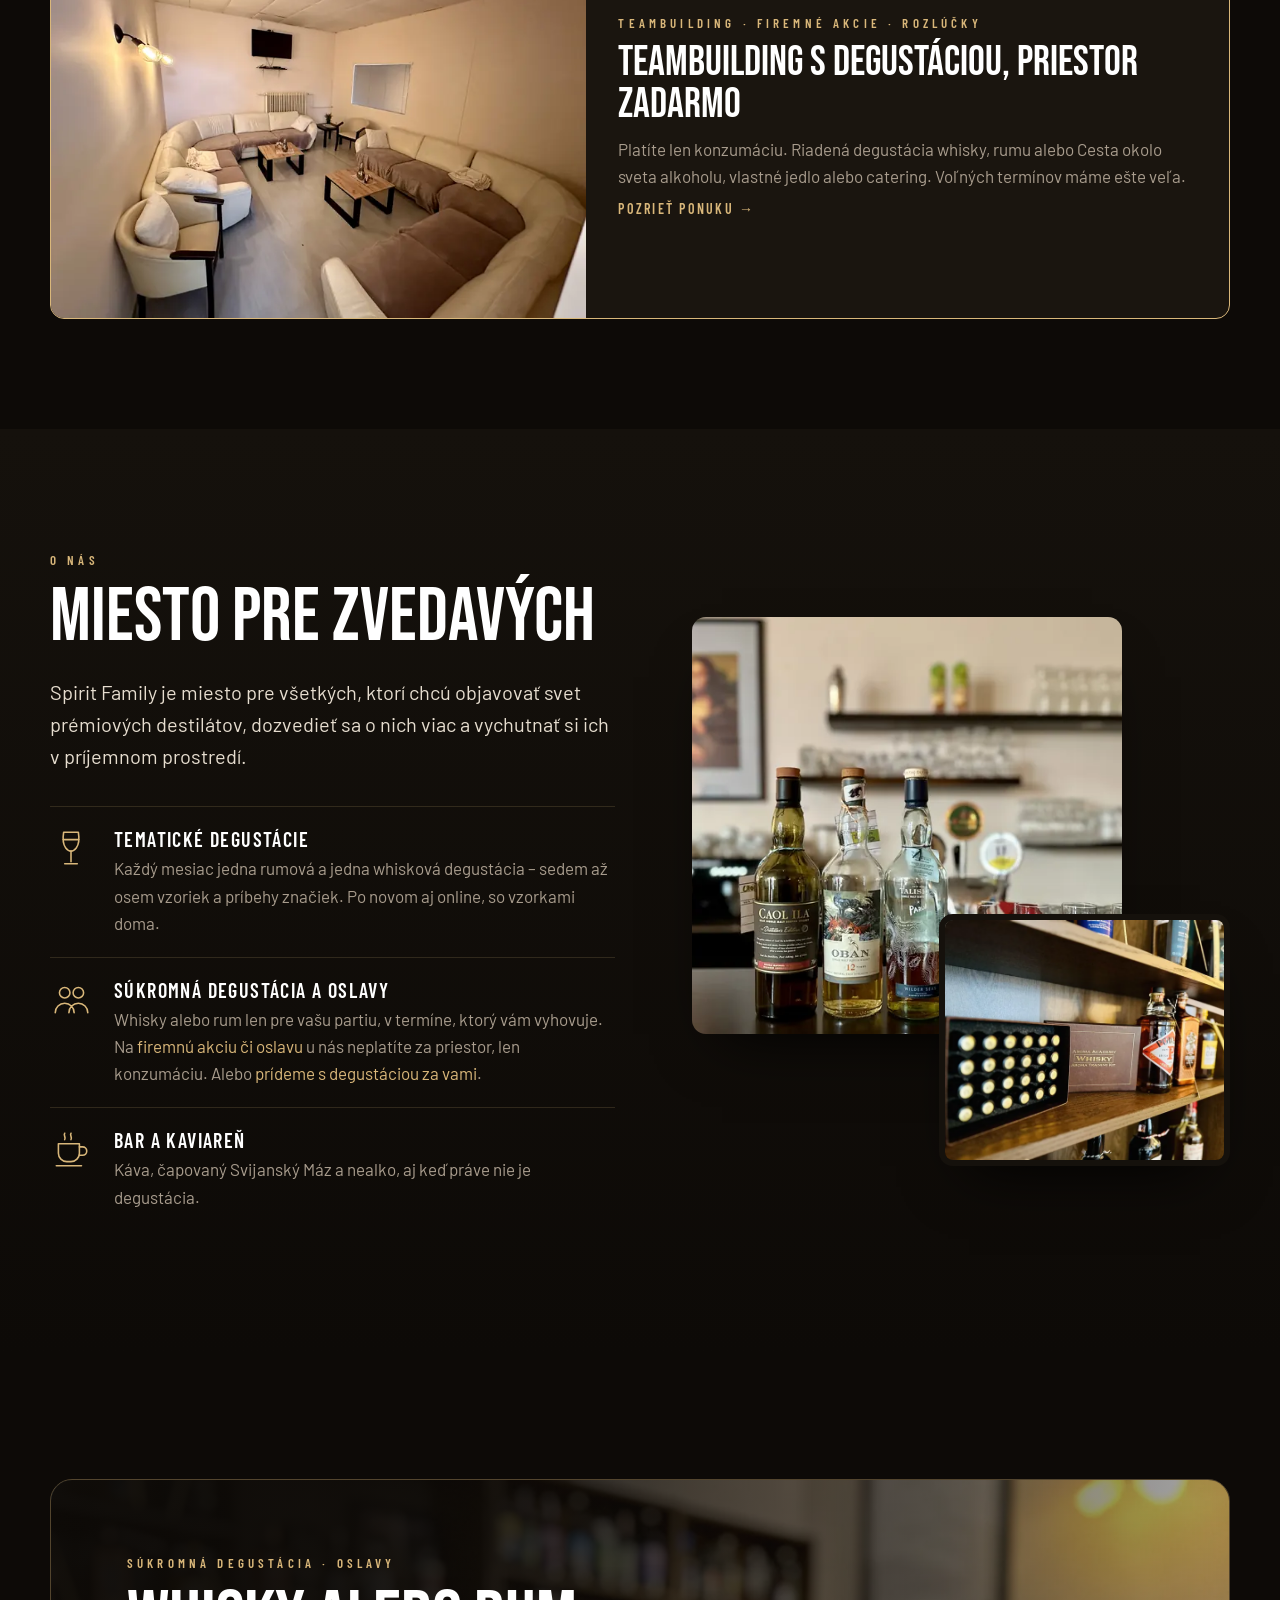
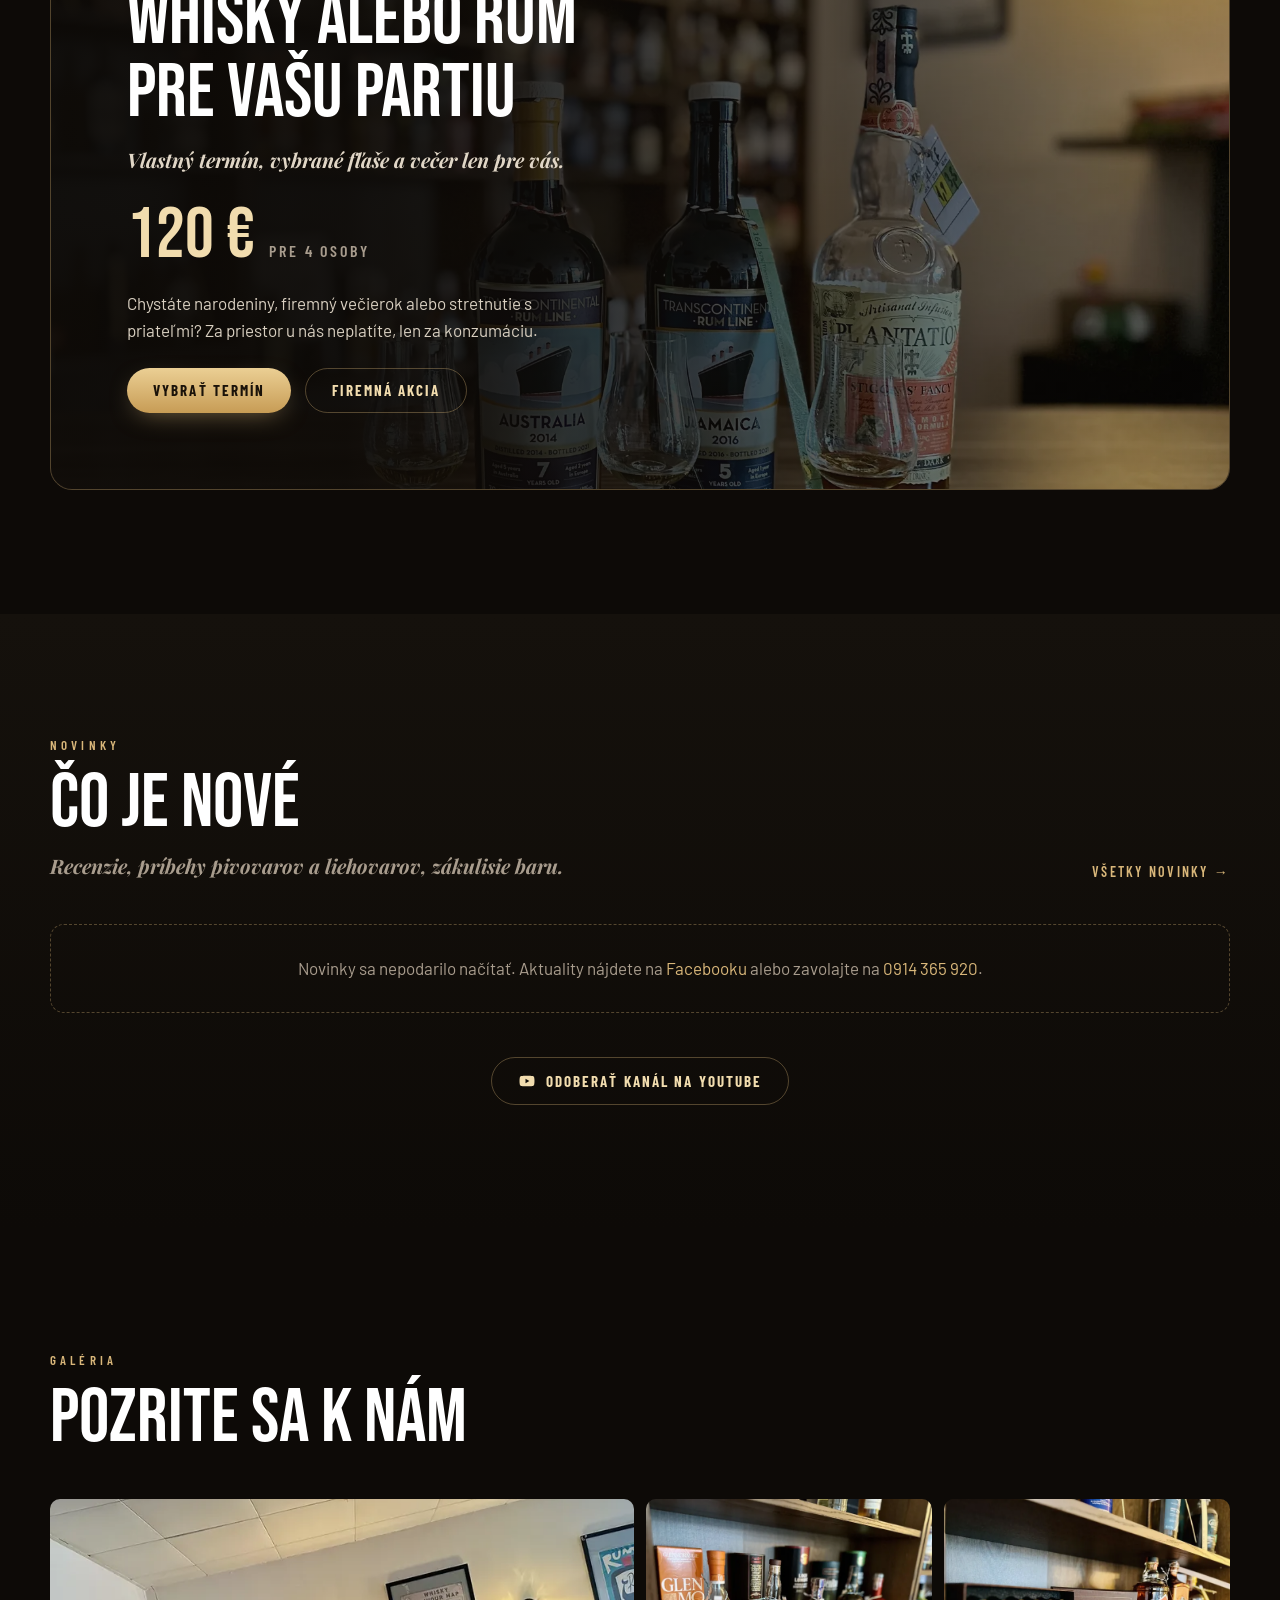
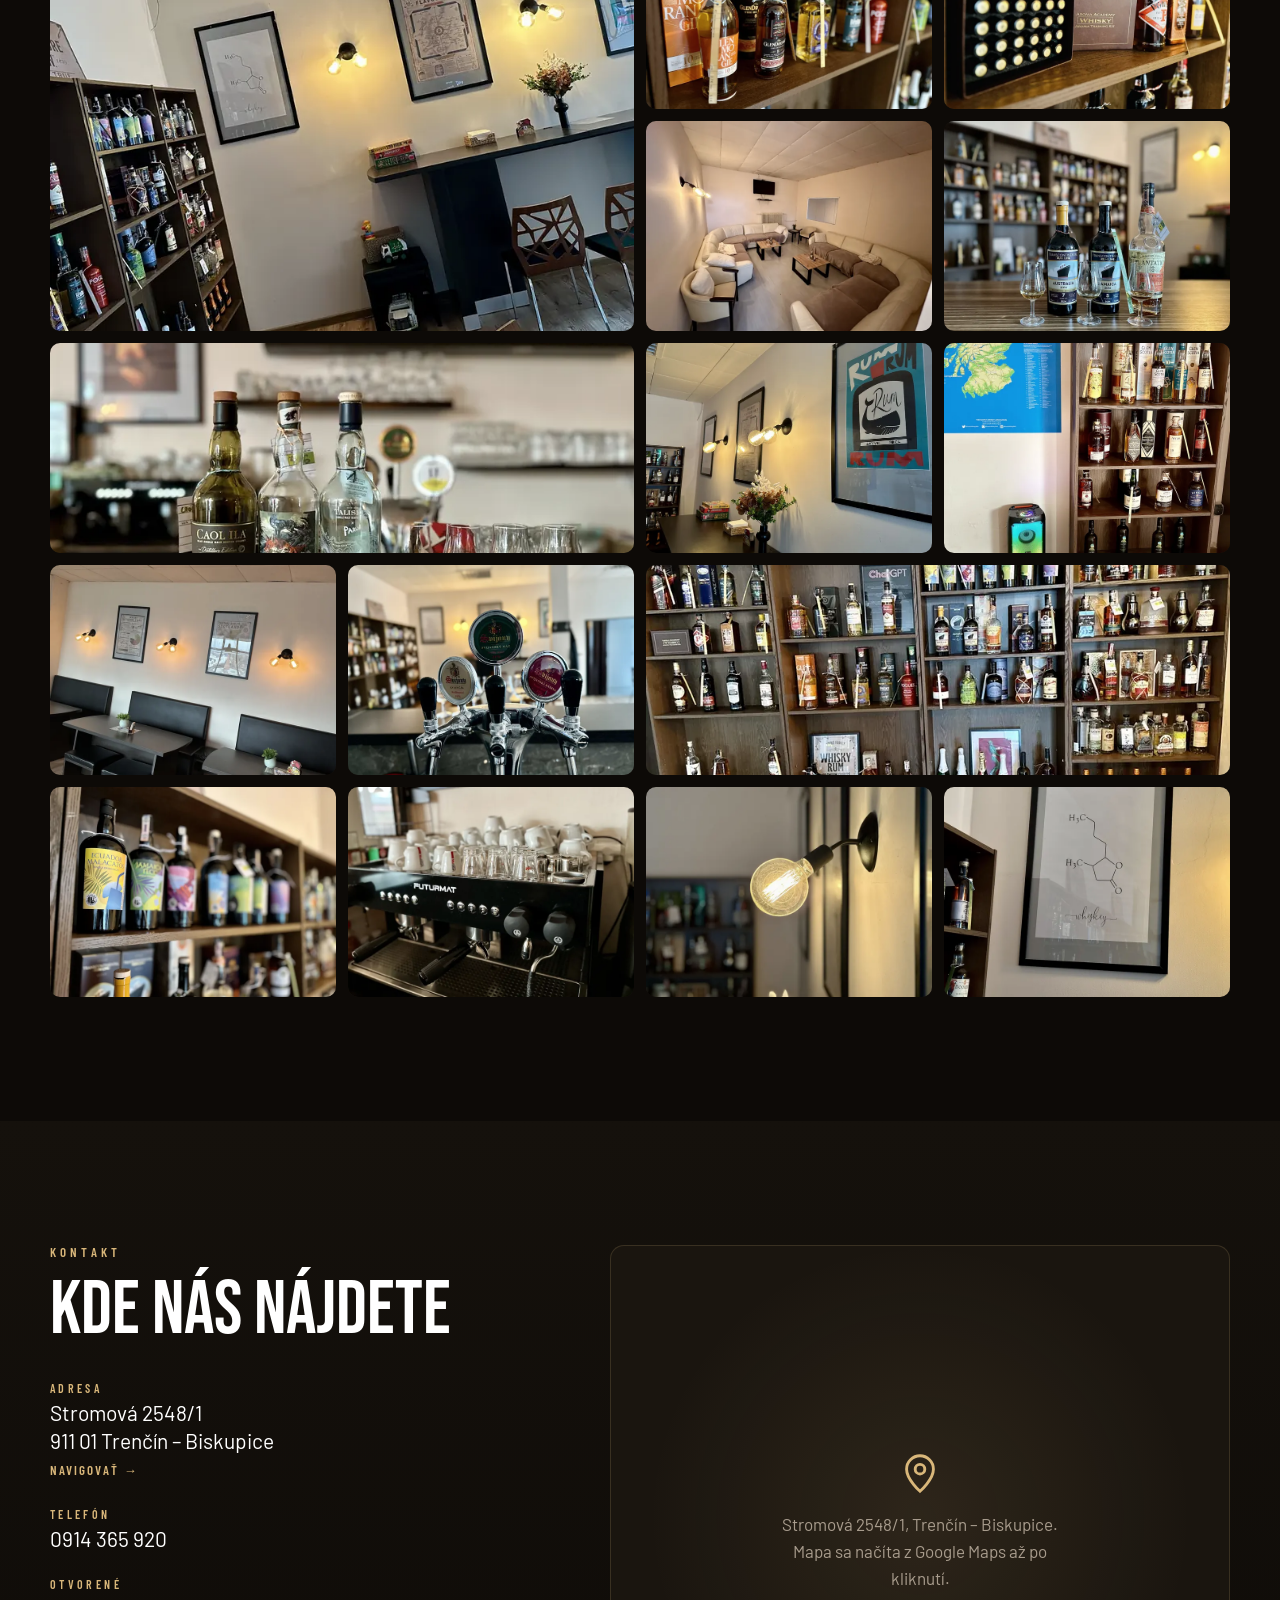
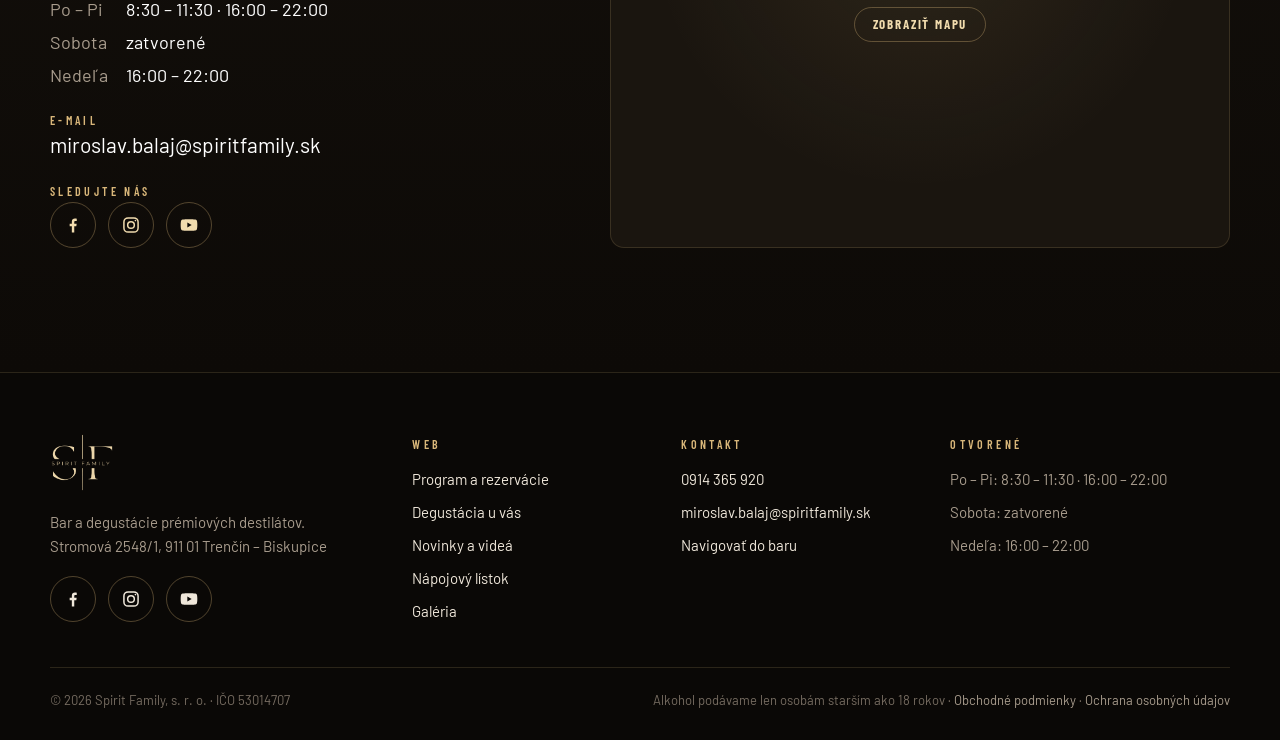
==== commit 713cf244: "Súkromná degustácia: výber voľného dňa v kalendári a platba vopred kartou Co-Authored-By: Claude Opu" ====
--- a/index.html
+++ b/index.html
@@ -20,7 +20,7 @@
 <meta property="og:image:width" content="1200">
 <meta property="og:image:height" content="630">
 <link rel="preload" href="fonts/BebasNeue-400-latin.woff2" as="font" type="font/woff2" crossorigin>
-<link rel="stylesheet" href="assets/css/style.css?v=e42a382a">
+<link rel="stylesheet" href="assets/css/style.css?v=5e5f0630">
 <script>document.documentElement.classList.add('js')</script>
 <script type="application/ld+json">{"@context":"https://schema.org","@type":"BarOrPub","name":"Spirit Family","url":"https://spiritfamily.sk/","image":"https://spiritfamily.sk/img/og-image.jpg","telephone":"+421914365920","email":"miroslav.balaj@spiritfamily.sk","address":{"@type":"PostalAddress","streetAddress":"Stromová 2548/1","addressLocality":"Trenčín – Biskupice","postalCode":"911 01","addressCountry":"SK"},"openingHours":["Mo-Fr 08:30-11:30","Mo-Fr 16:00-22:00","Su 16:00-22:00"],"sameAs":["https://www.facebook.com/Spirit.Family.Trencin","https://instagram.com/spirit_family_tn","https://www.youtube.com/channel/UCdaCXXBIjzJ_YnHXy_MoJWQ"]}</script>
 </head>
@@ -129,7 +129,7 @@
           <p class="band-price"><span>120 €</span> pre 4 osoby</p>
           <p class="band-more">Chystáte narodeniny, firemný večierok alebo stretnutie s priateľmi? Za priestor u nás neplatíte, len za konzumáciu.</p>
           <div class="hero-cta">
-            <a class="btn" href="akcie.html#sukromne" data-dopyt="degustacia">Objednať degustáciu</a>
+            <a class="btn" href="akcie.html#sukromne" data-sukromna>Vybrať termín</a>
             <a class="btn btn-ghost" href="firemne-akcie.html">Firemná akcia</a>
           </div>
         </div>
@@ -266,7 +266,7 @@
     <span>Alkohol podávame len osobám starším ako 18 rokov · <a href="podmienky.html">Obchodné podmienky</a> · <a href="ochrana-udajov.html">Ochrana osobných údajov</a></span>
   </div>
 </footer>
-<script src="assets/js/config.js?v=e42a382a"></script>
-<script src="assets/js/app.js?v=e42a382a"></script>
+<script src="assets/js/config.js?v=5e5f0630"></script>
+<script src="assets/js/app.js?v=5e5f0630"></script>
 </body>
 </html>
--- a/assets/css/style.css
+++ b/assets/css/style.css
@@ -551,3 +551,45 @@
 .priv-grid.g3 { grid-template-columns: repeat(3, 1fr); }
 .priv-grid.g3 .priv-card h3 { font-size: clamp(28px, 3.2vw, 36px); }
 @media (max-width: 960px) { .priv-grid.g3 { grid-template-columns: 1fr; } }
+
+/* All You Can Drink 26. 12. */
+.aycd-druhy { list-style: none; margin: 0; padding: 0; display: grid; grid-template-columns: repeat(4, 1fr); gap: 16px; }
+.aycd-druhy li { padding: 24px 22px; border-radius: var(--radius); border: 1px solid var(--line); background: var(--card); }
+.aycd-druhy strong { display: block; font: 400 34px/1 var(--f-display); letter-spacing: .02em; color: var(--gold2); }
+.aycd-druhy span { display: block; margin-top: 8px; color: var(--muted); font-size: 15px; }
+.aycd-druhy .aycd-druhy-hl { border-color: var(--line2); background: linear-gradient(160deg, rgba(217, 183, 122, .16), var(--card) 70%); }
+.steps.steps-4 { grid-template-columns: repeat(4, 1fr); }
+.hero-aycd::before { background: linear-gradient(180deg, rgba(13, 10, 7, .55) 0%, rgba(13, 10, 7, .62) 40%, rgba(13, 10, 7, .96) 100%); }
+@media (max-width: 1020px) { .aycd-druhy, .steps.steps-4 { grid-template-columns: 1fr 1fr; } }
+@media (max-width: 560px) { .aycd-druhy, .steps.steps-4 { grid-template-columns: 1fr; } }
+
+/* Súkromná degustácia – výber termínu v kalendári */
+.sk-skel { min-height: 380px; margin: 26px 34px 34px; }
+.sk-note { margin-top: 26px; }
+.sk-note .btn { margin: 6px 0 4px; }
+.sk-cal { margin: 24px 34px 0; }
+.sk-cal .cal-head { margin-bottom: 10px; }
+.sk-cal .cal-head h3 { font: 400 34px/1 var(--f-display); color: #fff; }
+.sk-cal .cal-nav:disabled { opacity: .25; cursor: default; background: none; }
+.sk-grid { display: grid; grid-template-columns: repeat(7, minmax(0, 1fr)); gap: 5px; }
+.sk-day { min-height: 46px; display: grid; place-items: center; padding: 0; border-radius: 9px; border: 1px solid var(--line2); background: rgba(217, 183, 122, .07); color: #fff; font: 600 17px var(--f-cond); cursor: pointer; transition: background .15s, border-color .15s, color .15s; }
+.sk-day:hover { border-color: var(--gold); background: rgba(217, 183, 122, .18); }
+.sk-day[aria-pressed="true"] { background: var(--gold); border-color: var(--gold); color: #1a1209; }
+.sk-day:disabled { cursor: default; background: none; border-color: transparent; color: var(--dim); text-decoration: line-through; opacity: .6; }
+.sk-day.prazdny { visibility: hidden; }
+.sk-legend { display: flex; gap: 20px; margin: 12px 0 0; font-size: 14px; color: var(--muted); }
+.sk-legend i { display: inline-block; width: 12px; height: 12px; margin-right: 7px; vertical-align: -1px; border-radius: 3px; border: 1px solid var(--line2); background: rgba(217, 183, 122, .1); }
+.sk-legend i.x { background: none; border-color: var(--dim); opacity: .6; }
+.sk-form { margin-top: 22px; }
+.sk-vybrane { margin: 0 0 16px; font: 600 16px var(--f-cond); letter-spacing: .08em; text-transform: uppercase; color: var(--muted); scroll-margin-top: 70px; }
+.sk-vybrane strong { color: var(--gold2); font-weight: 600; }
+.sk-form .sum-total { margin-top: 10px; }
+.link-btn { padding: 0; border: 0; background: none; color: var(--gold); font: inherit; text-decoration: underline; text-underline-offset: 3px; cursor: pointer; }
+.link-btn:hover { color: var(--gold2); }
+.priv-alt { margin: 14px 0 0; font-size: 15px; }
+@media (max-width: 600px) {
+  .sk-cal { margin: 20px 22px 0; }
+  .sk-skel { margin: 20px 22px 26px; }
+  .sk-grid { gap: 4px; }
+  .sk-day { min-height: 40px; font-size: 16px; }
+}
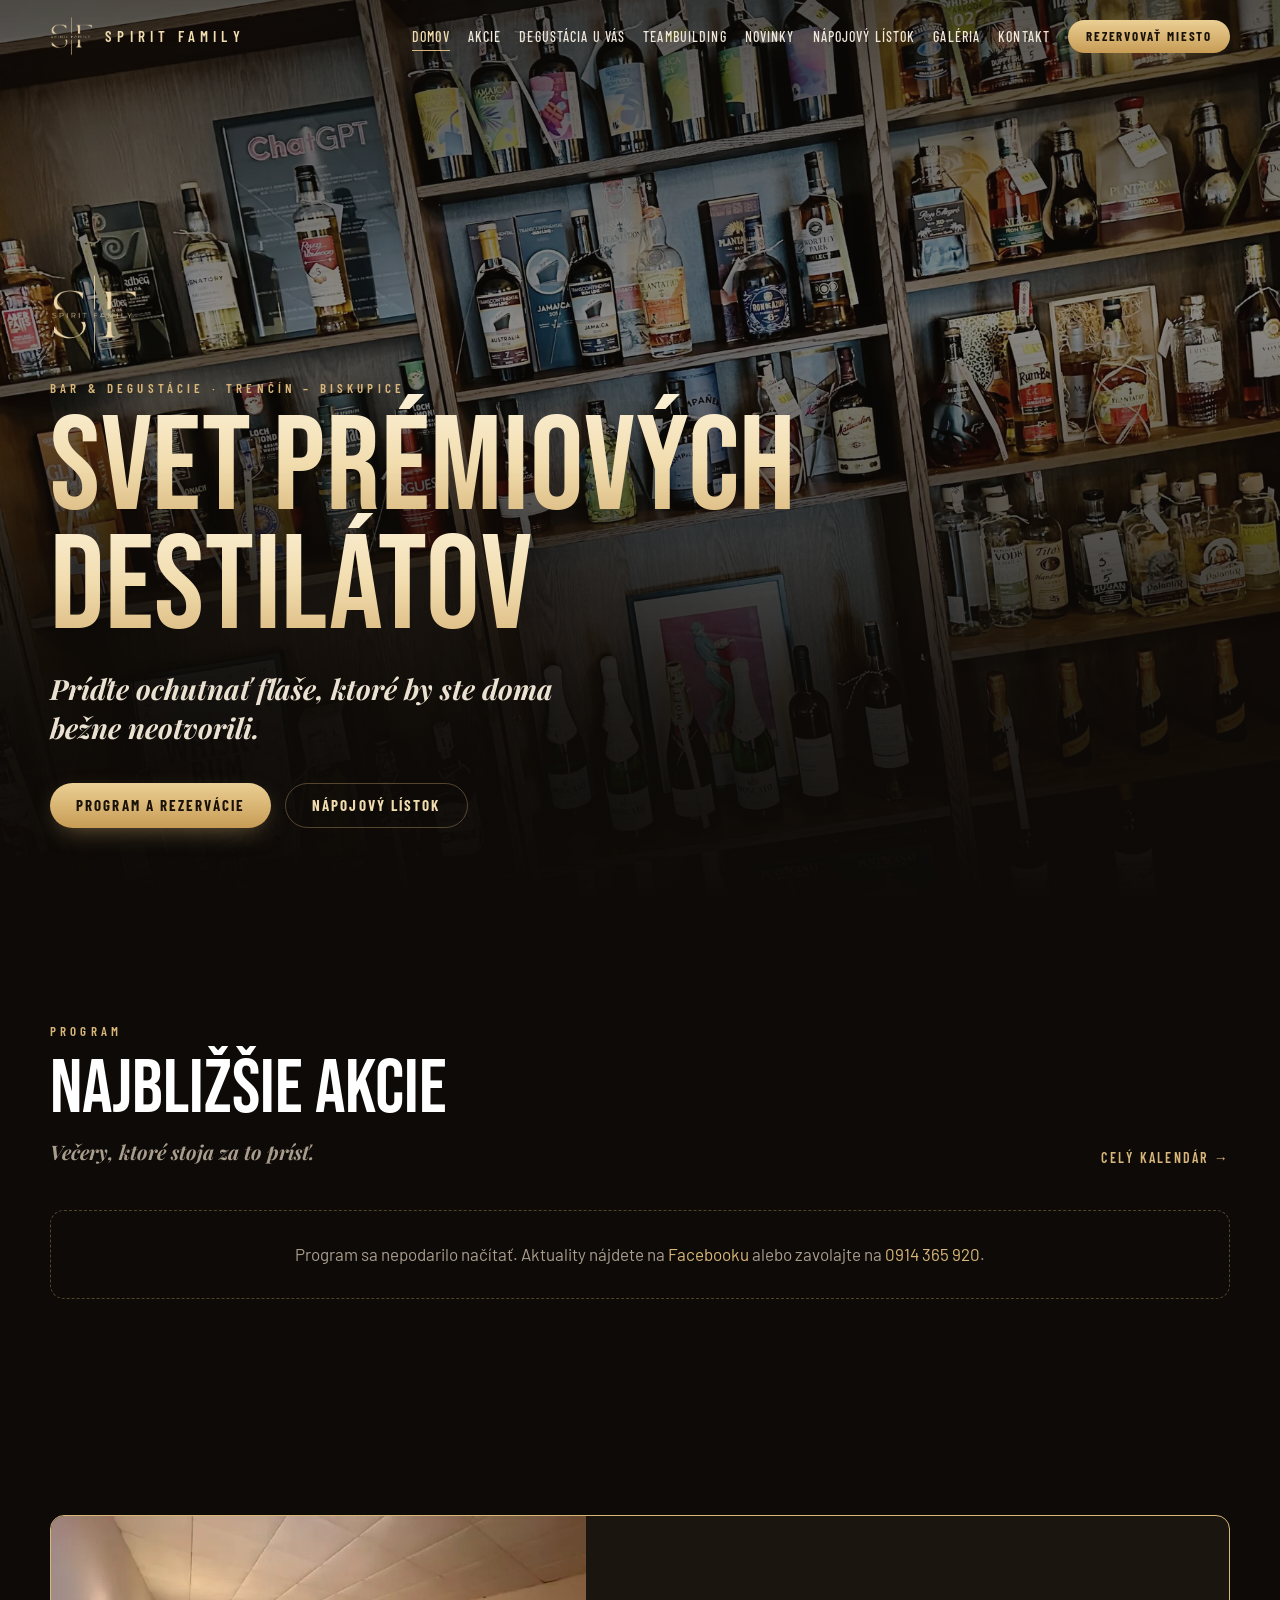
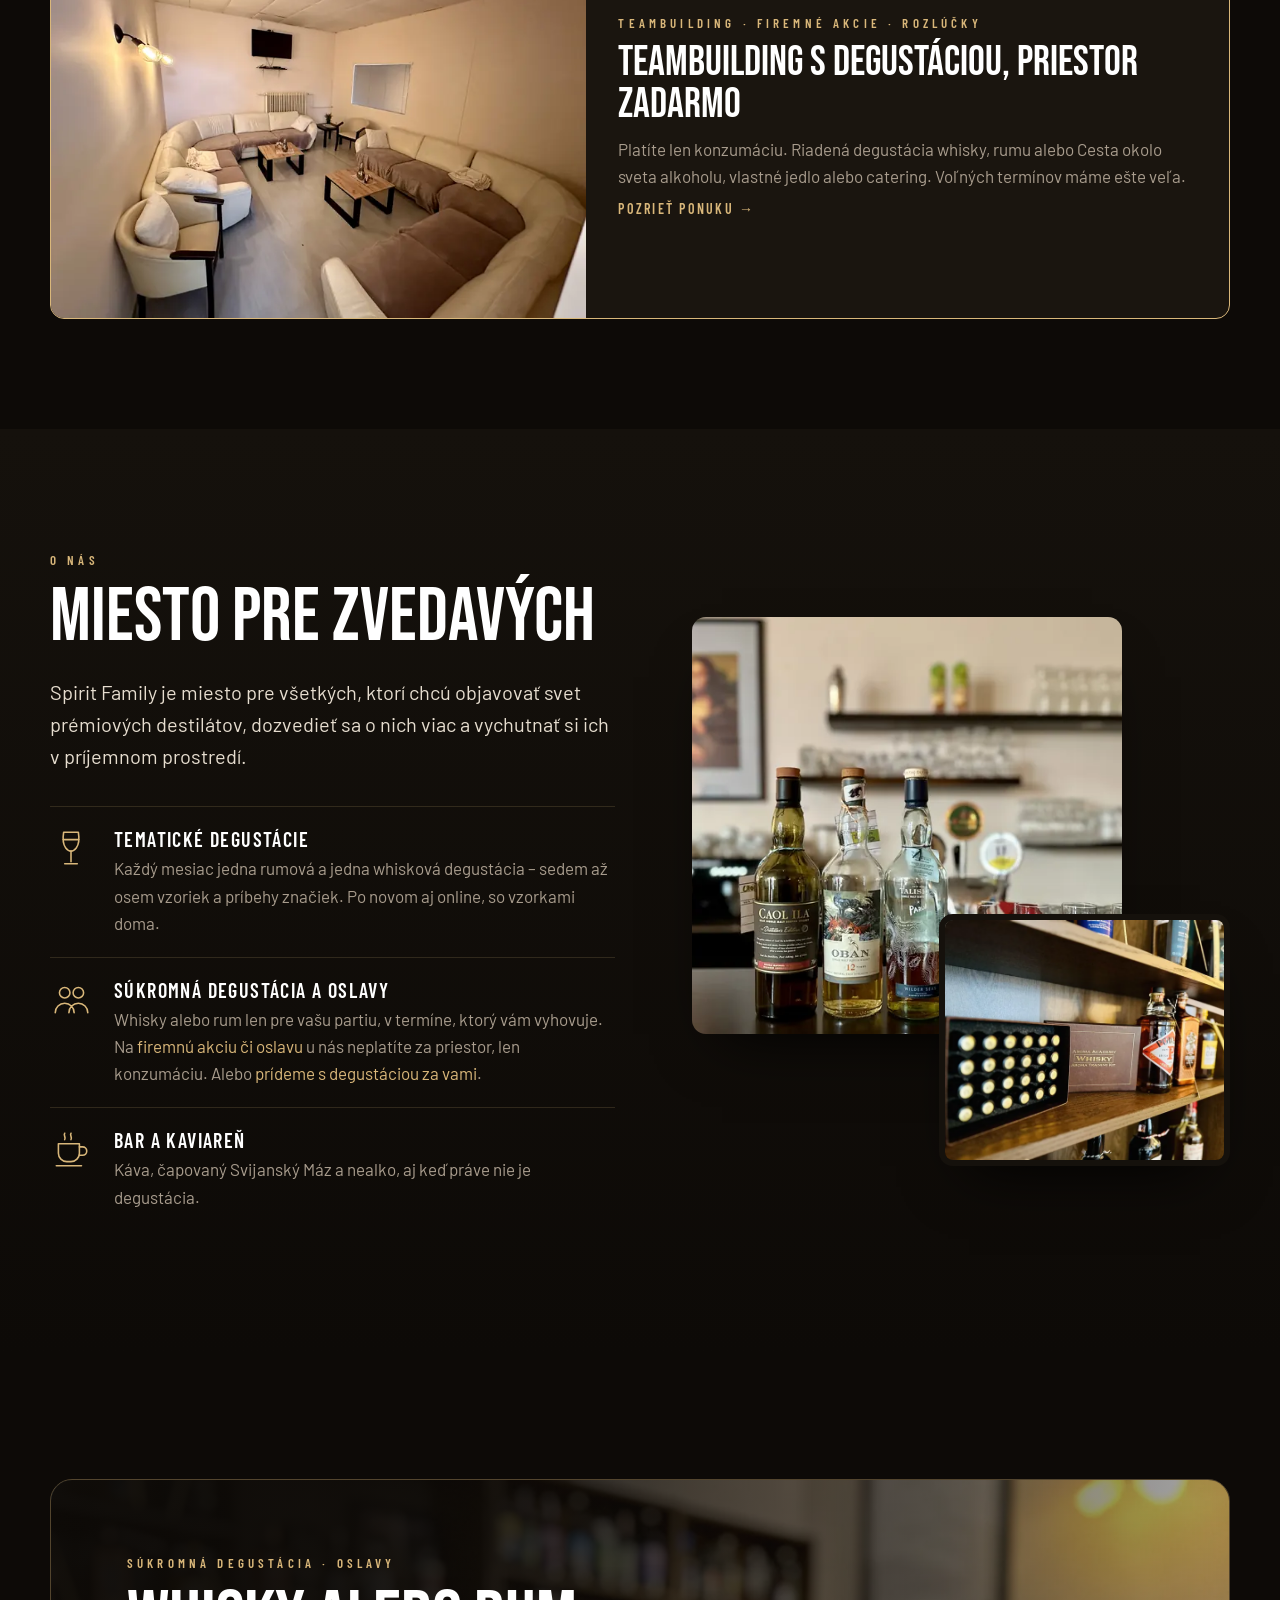
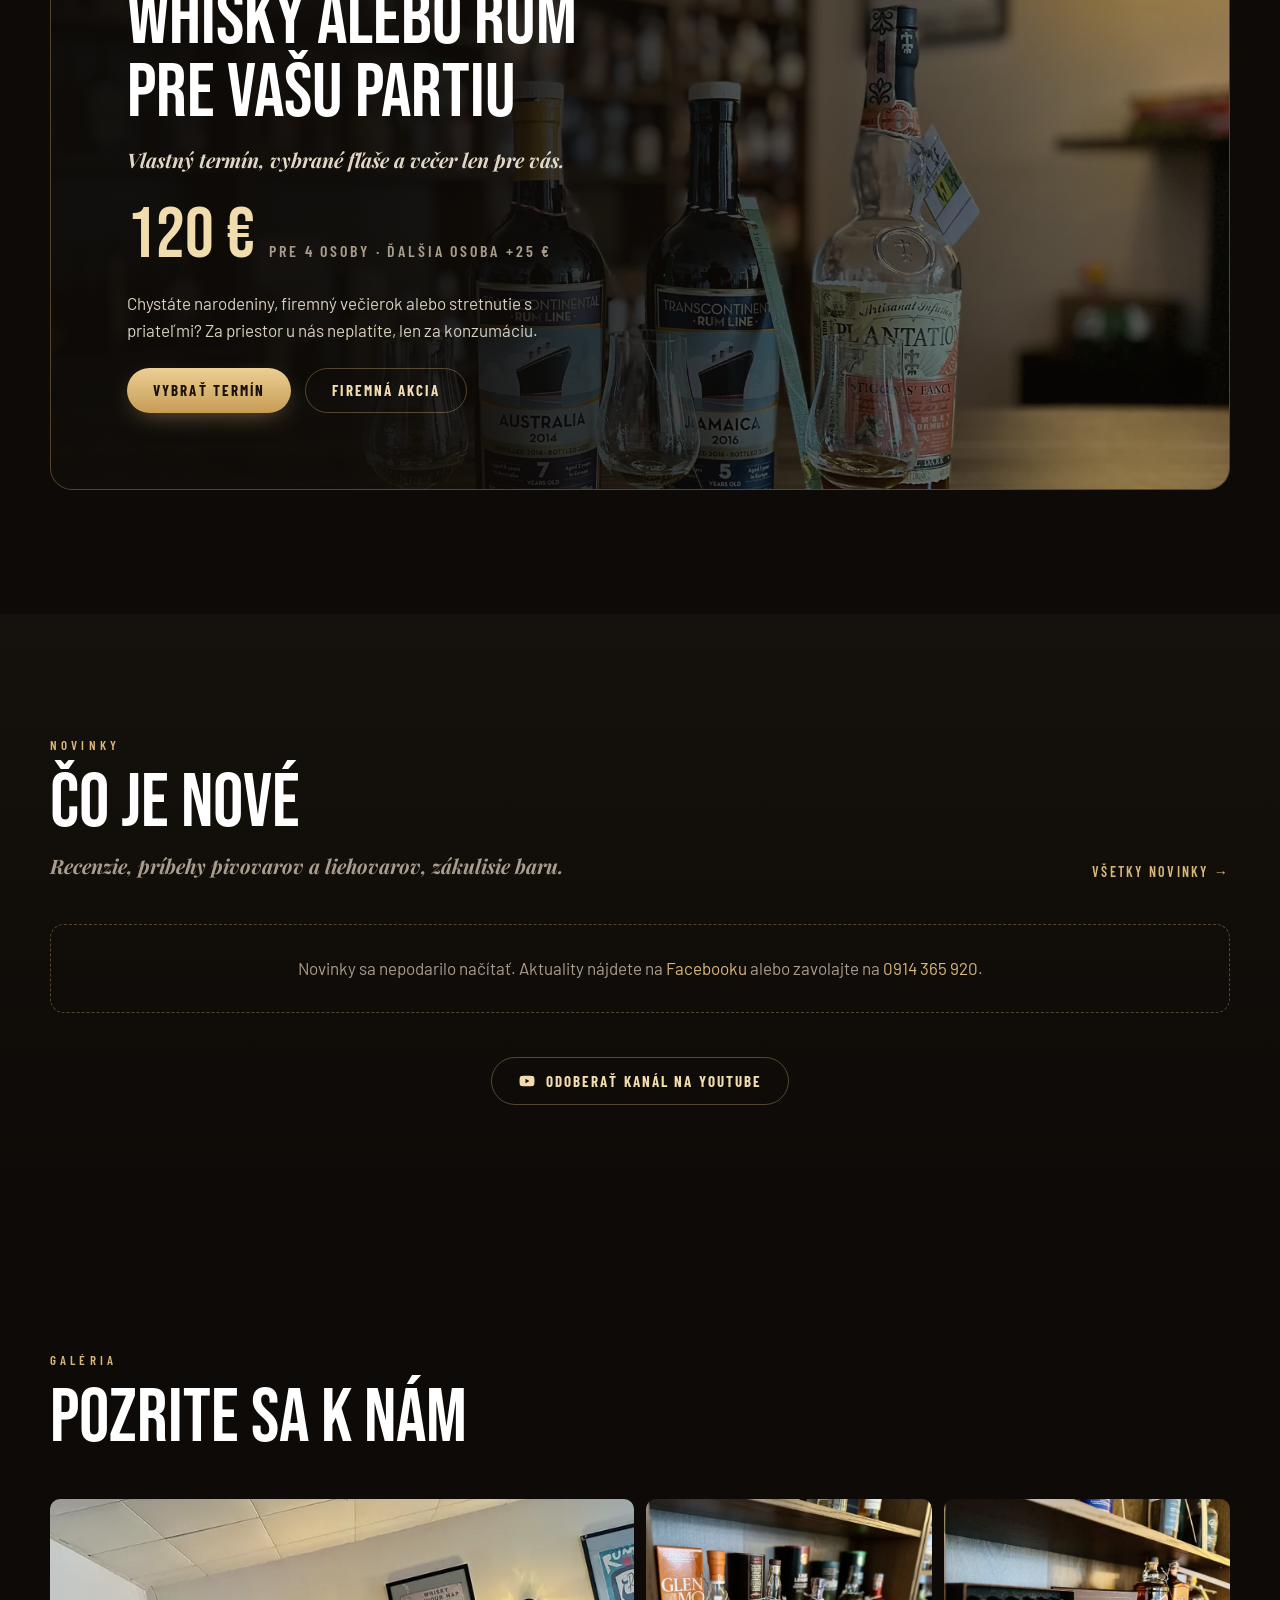
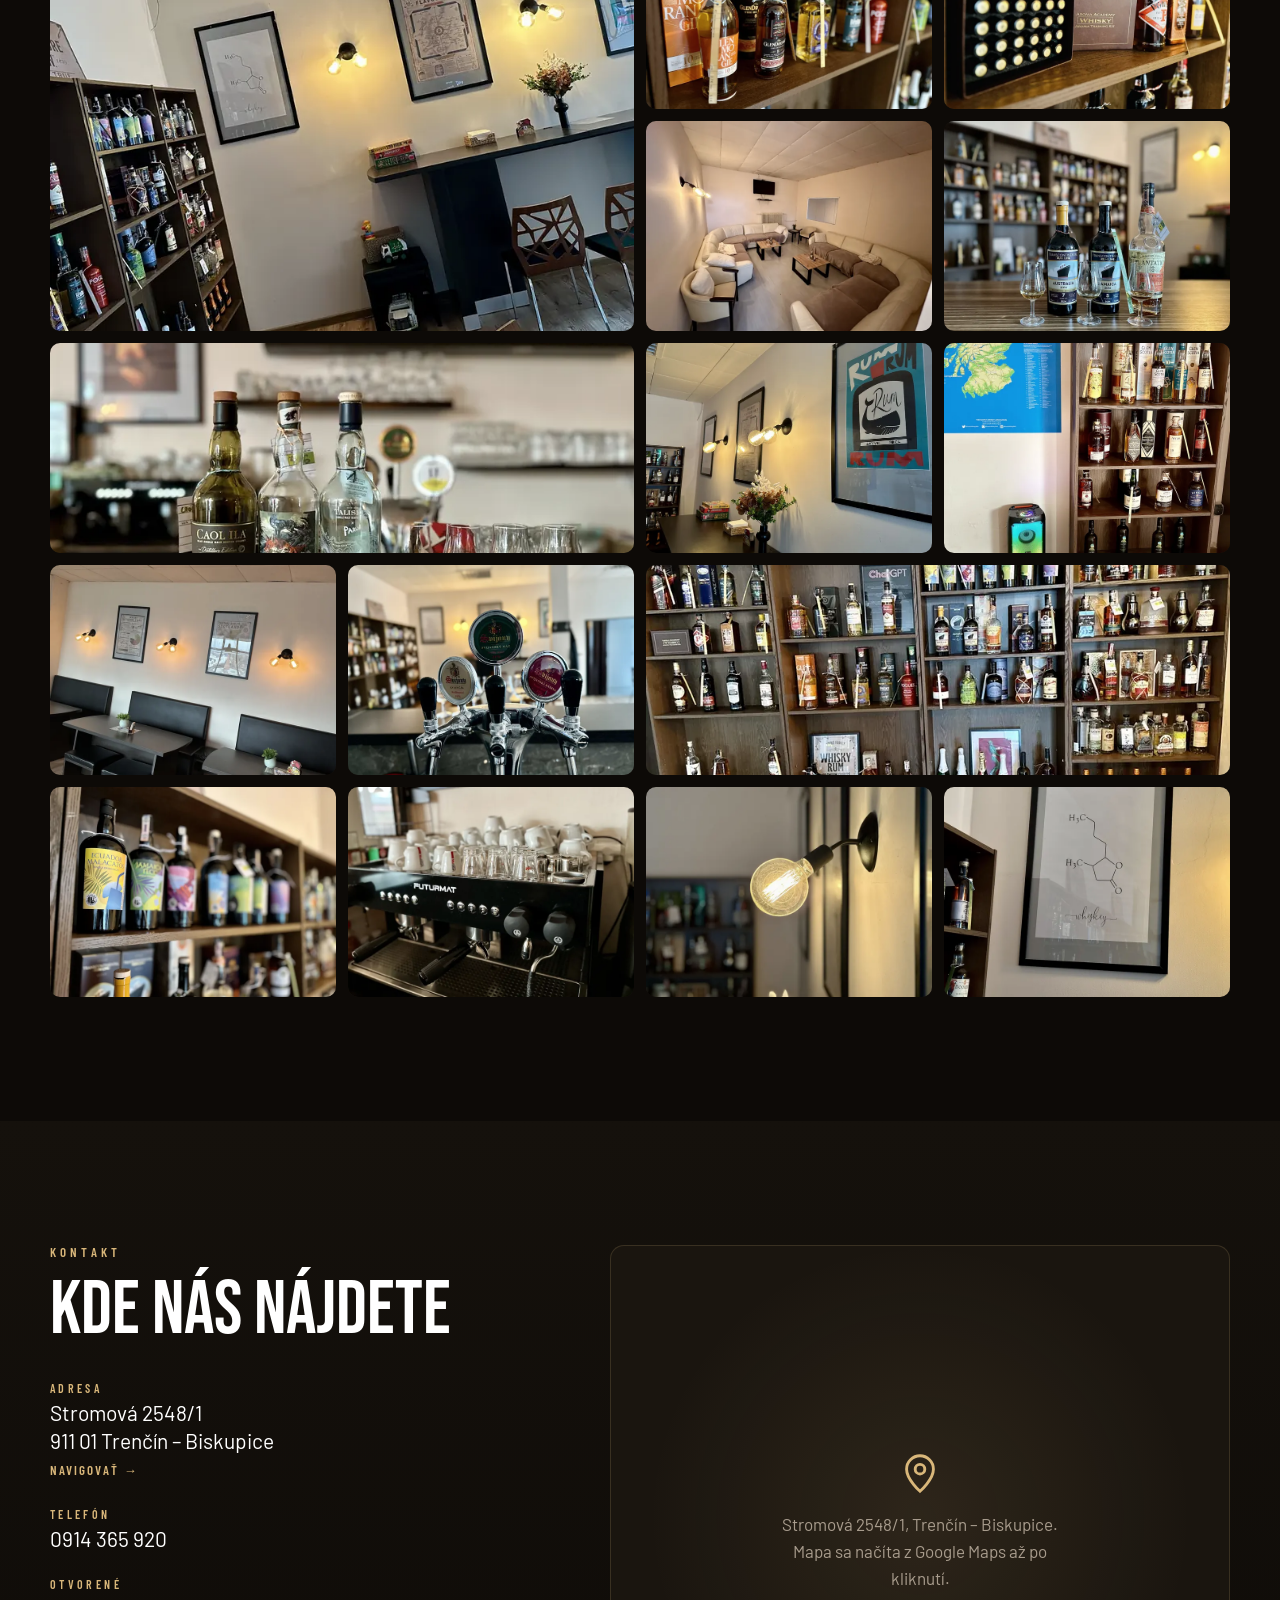
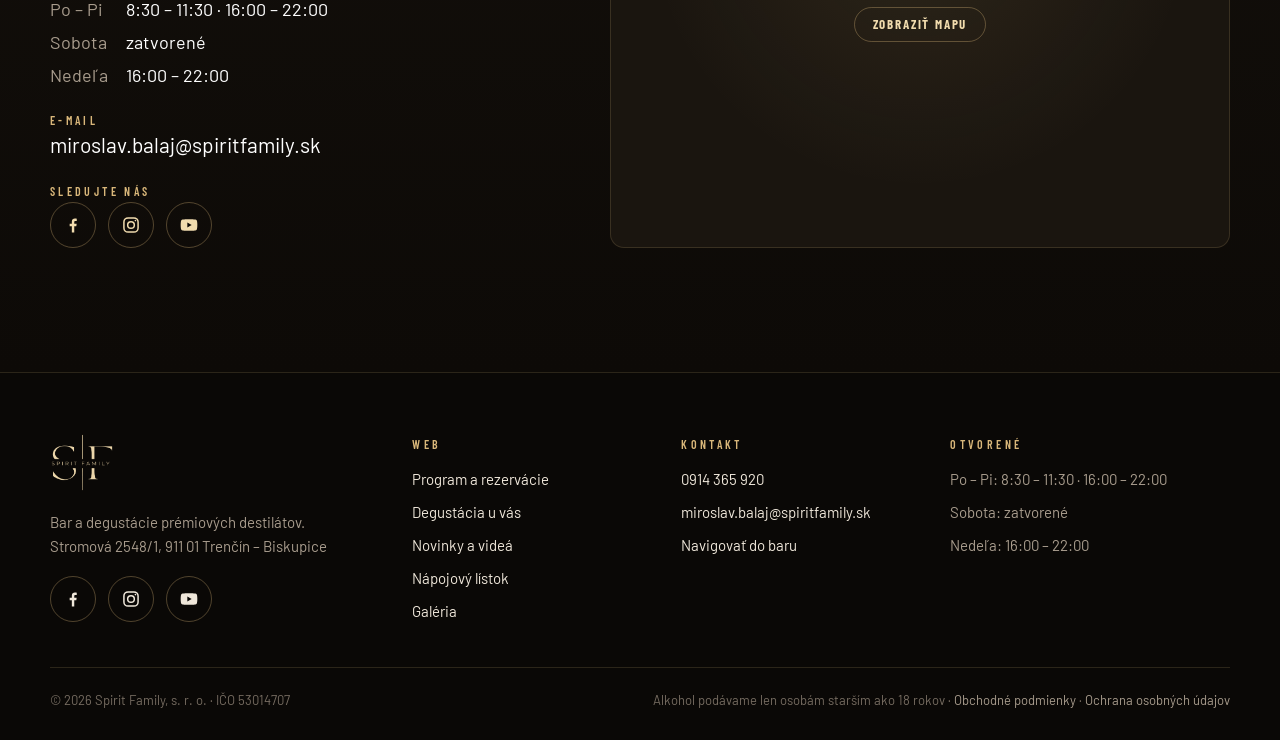
==== commit c740146f: "Súkromná degustácia: ďalšie osoby nad 4 po 25 € Co-Authored-By: Claude Opus 5.5 <noreply@anthropic.c" ====
--- a/index.html
+++ b/index.html
@@ -20,7 +20,7 @@
 <meta property="og:image:width" content="1200">
 <meta property="og:image:height" content="630">
 <link rel="preload" href="fonts/BebasNeue-400-latin.woff2" as="font" type="font/woff2" crossorigin>
-<link rel="stylesheet" href="assets/css/style.css?v=5e5f0630">
+<link rel="stylesheet" href="assets/css/style.css?v=0b8065d7">
 <script>document.documentElement.classList.add('js')</script>
 <script type="application/ld+json">{"@context":"https://schema.org","@type":"BarOrPub","name":"Spirit Family","url":"https://spiritfamily.sk/","image":"https://spiritfamily.sk/img/og-image.jpg","telephone":"+421914365920","email":"miroslav.balaj@spiritfamily.sk","address":{"@type":"PostalAddress","streetAddress":"Stromová 2548/1","addressLocality":"Trenčín – Biskupice","postalCode":"911 01","addressCountry":"SK"},"openingHours":["Mo-Fr 08:30-11:30","Mo-Fr 16:00-22:00","Su 16:00-22:00"],"sameAs":["https://www.facebook.com/Spirit.Family.Trencin","https://instagram.com/spirit_family_tn","https://www.youtube.com/channel/UCdaCXXBIjzJ_YnHXy_MoJWQ"]}</script>
 </head>
@@ -126,7 +126,7 @@
           <p class="eyebrow">Súkromná degustácia · oslavy</p>
           <h2 class="h2">Whisky alebo rum<br>pre vašu partiu</h2>
           <p class="serif-i">Vlastný termín, vybrané fľaše a večer len pre vás.</p>
-          <p class="band-price"><span>120 €</span> pre 4 osoby</p>
+          <p class="band-price"><span>120 €</span> pre 4 osoby · ďalšia osoba +25 €</p>
           <p class="band-more">Chystáte narodeniny, firemný večierok alebo stretnutie s priateľmi? Za priestor u nás neplatíte, len za konzumáciu.</p>
           <div class="hero-cta">
             <a class="btn" href="akcie.html#sukromne" data-sukromna>Vybrať termín</a>
@@ -266,7 +266,7 @@
     <span>Alkohol podávame len osobám starším ako 18 rokov · <a href="podmienky.html">Obchodné podmienky</a> · <a href="ochrana-udajov.html">Ochrana osobných údajov</a></span>
   </div>
 </footer>
-<script src="assets/js/config.js?v=5e5f0630"></script>
-<script src="assets/js/app.js?v=5e5f0630"></script>
+<script src="assets/js/config.js?v=0b8065d7"></script>
+<script src="assets/js/app.js?v=0b8065d7"></script>
 </body>
 </html>
--- a/assets/css/style.css
+++ b/assets/css/style.css
@@ -593,3 +593,5 @@
   .sk-grid { gap: 4px; }
   .sk-day { min-height: 40px; font-size: 16px; }
 }
+.priv-extra { margin: -14px 0 22px; font: 600 14px var(--f-cond); letter-spacing: .12em; text-transform: uppercase; color: var(--muted); }
+.sk-sum { margin-top: 6px; }
